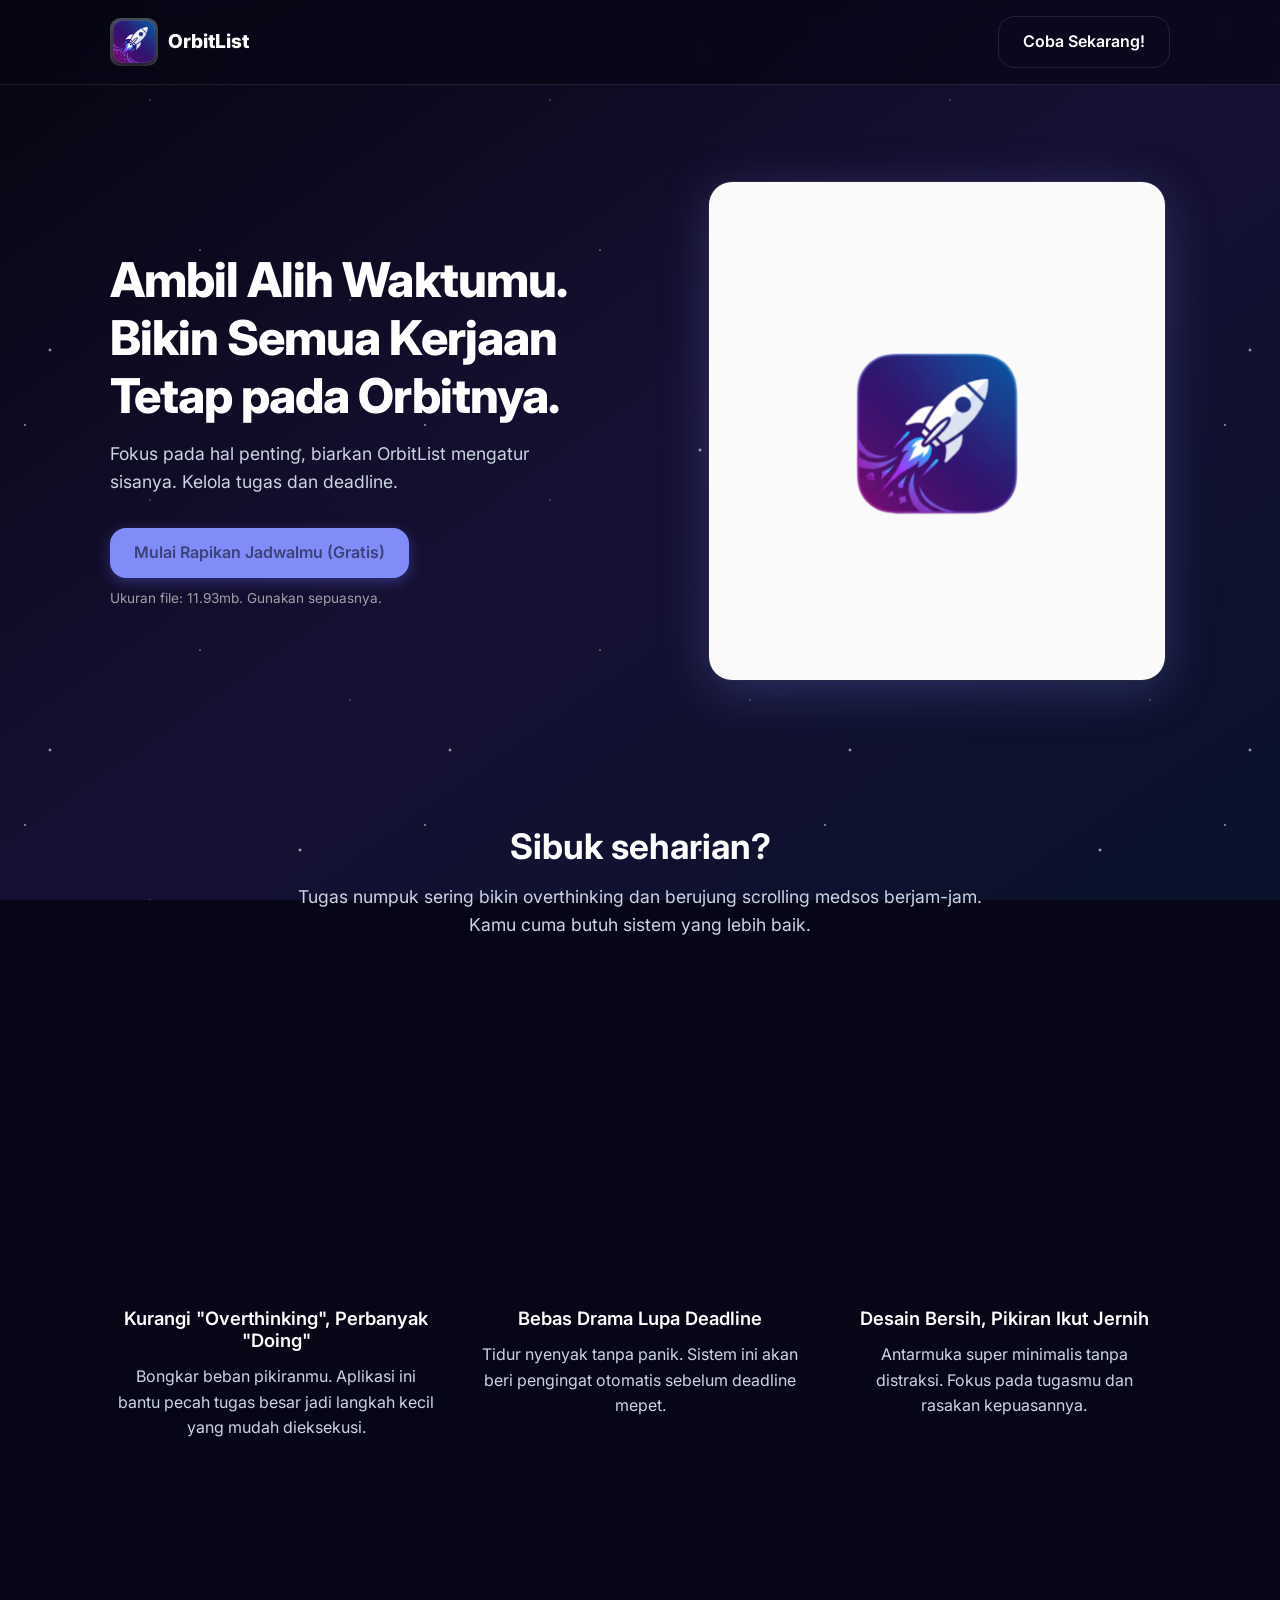
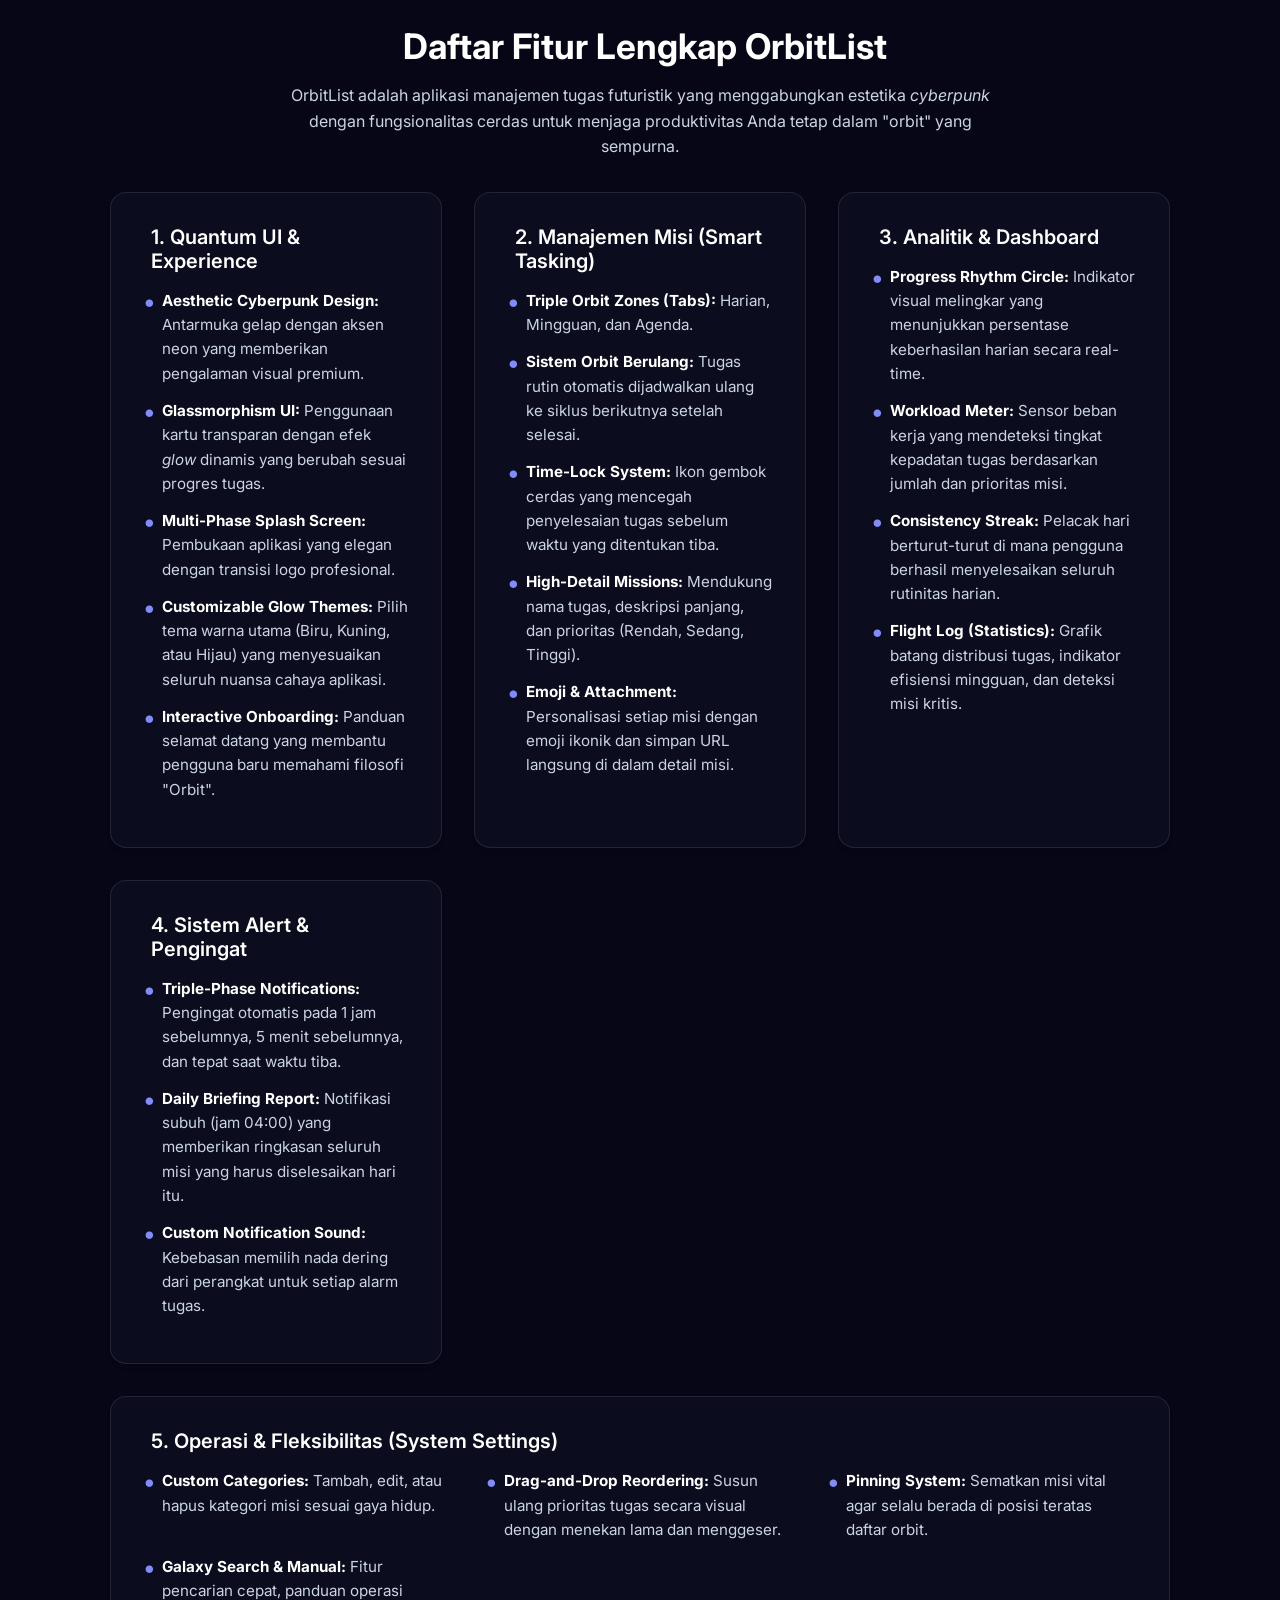
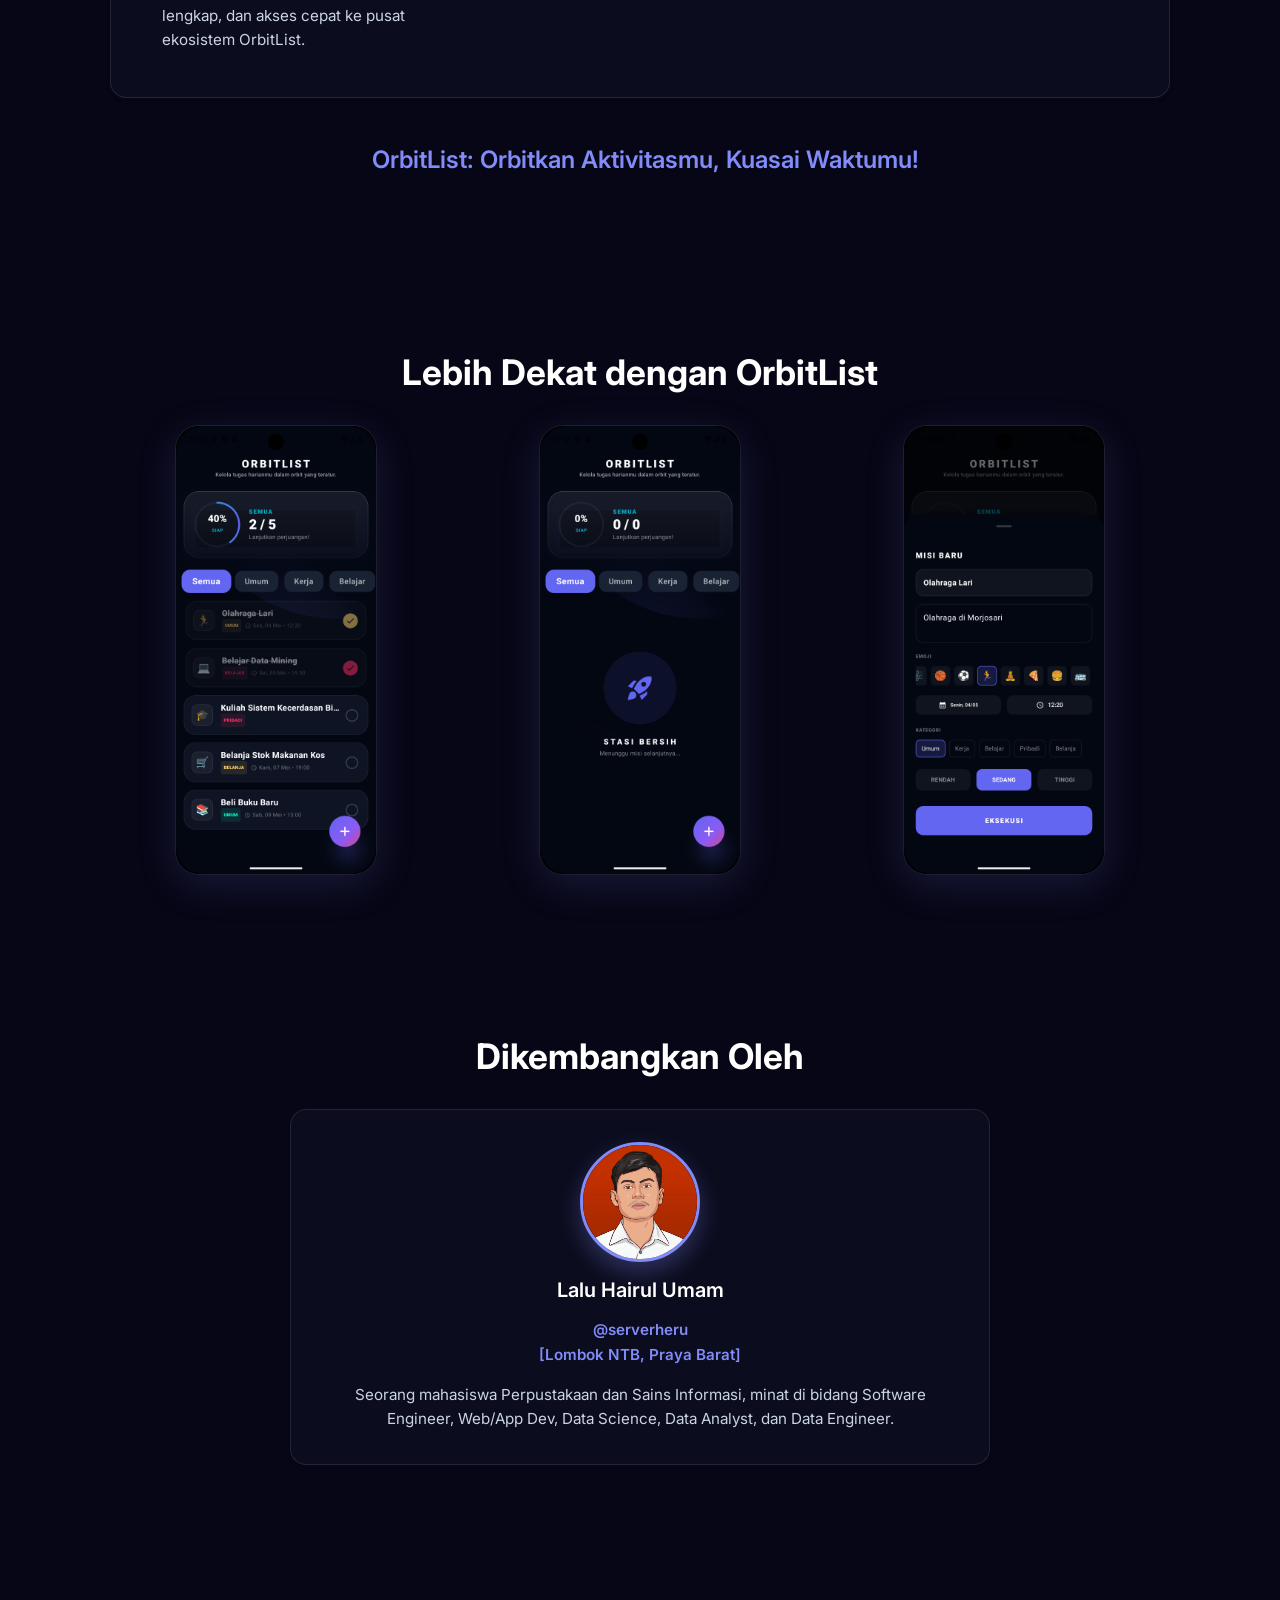
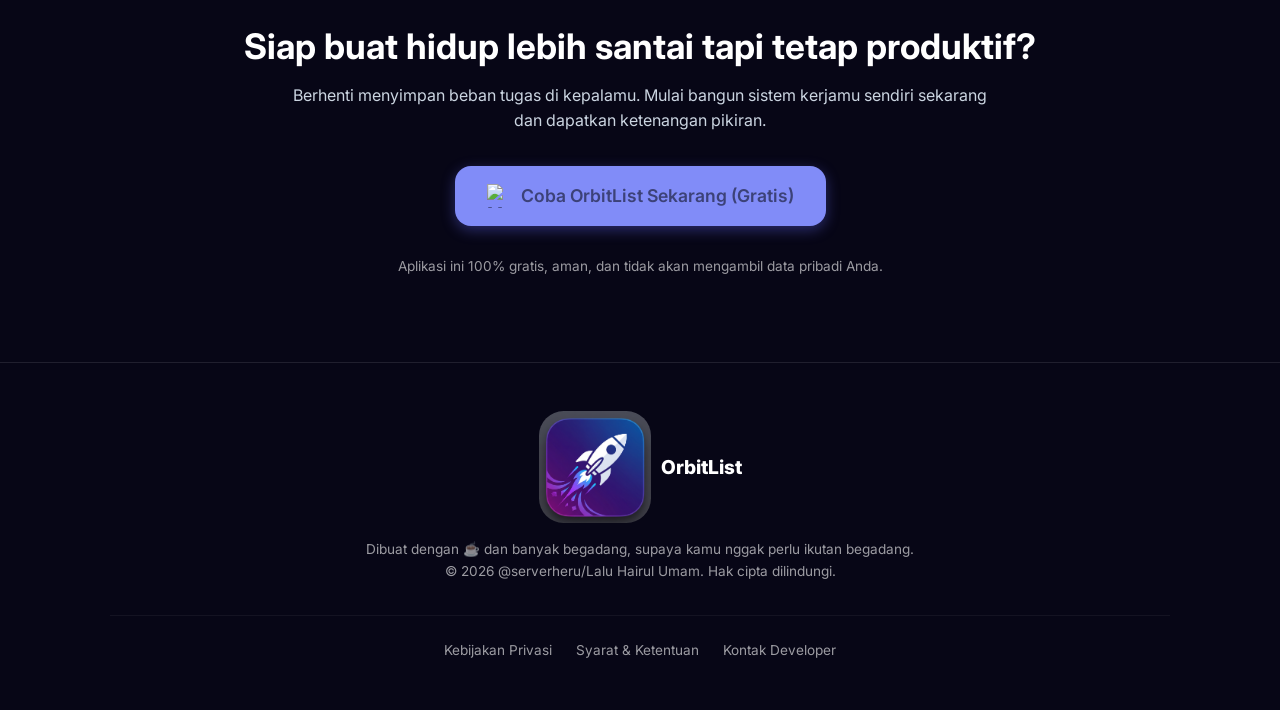
==== index.html @ 8137a18e "Update Dikit" ====
<!DOCTYPE html>
<html lang="id">
<head>
    <meta charset="UTF-8">
    <meta name="viewport" content="width=device-width, initial-scale=1.0">
    <title>OrbitList - Ambil Alih Waktumu, Bukan Sebaliknya</title>

    <!-- Primary Meta Tags -->
    <meta name="title" content="OrbitList - Ambil Alih Waktumu, Bukan Sebaliknya">
    <meta name="description" content="Aplikasi to-do list minimalis untuk mahasiswa dan pekerja produktif. Kelola tugas dan deadline tanpa stres.">

    <!-- Open Graph / Facebook / WhatsApp -->
    <meta property="og:type" content="website">
    <meta property="og:url" content="https://orbitlist.vercel.app/"> <!-- Ganti dengan URL Vercel Anda yang benar -->
    <meta property="og:title" content="OrbitList - Ambil Alih Waktumu, Bukan Sebaliknya">
    <meta property="og:description" content="Aplikasi to-do list minimalis untuk mahasiswa dan pekerja produktif. Kelola tugas dan deadline tanpa stres.">
    <meta property="og:image" content="https://orbitlist.vercel.app/img/hero-app.png"> <!-- Ganti dengan URL Vercel Anda yang benar -->

    <link rel="stylesheet" href="styles.css?v=3.6">
    <link rel="preconnect" href="https://fonts.googleapis.com">
    <link rel="preconnect" href="https://fonts.gstatic.com" crossorigin>
    <link href="https://fonts.googleapis.com/css2?family=Inter:wght@400;500;700;800&display=swap" rel="stylesheet">
    <!-- Phosphor Icons (External Library) -->
    <script src="https://unpkg.com/@phosphor-icons/web"></script>
</head>
<body>
    <!-- Navbar -->
    <nav class="navbar">
        <div class="container nav-container">
            <div class="logo">
                <!-- Icon App -->
                <img src="img/Iconapp.png" alt="OrbitList Icon" class="app-icon">
                <span>OrbitList</span>
            </div>
            <a href="#cta" class="btn btn-outline">Coba Sekarang!</a>
        </div>
    </nav>

    <!-- Hero Section -->
    <header class="hero section fade-in">
        <div class="container hero-container">
            <div class="hero-content">
                <h1>Ambil Alih Waktumu. Bikin Semua Kerjaan Tetap pada Orbitnya.</h1>
                <p class="subtitle">Fokus pada hal penting, biarkan OrbitList mengatur sisanya. Kelola tugas dan deadline.</p>
                <div class="hero-cta">
                    <a href="#cta" class="btn btn-primary">Mulai Rapikan Jadwalmu (Gratis)</a>
                    <span class="microcopy">Ukuran file: 11.93mb. Gunakan sepuasnya.</span>
                </div>
            </div><br><br>
            <div class="hero-image">
                <!-- Screenshot Utama -->
                <img src="img/Launcher.png" alt="Tampilan Aplikasi OrbitList" class="app-screenshot">
            </div>
        </div>
    </header>

    <!-- Problem Agitation Section -->
    <section class="problem section fade-in">
        <div class="container text-center">
            <h2>Sibuk seharian?</h2>
            <p class="max-w-copy mx-auto">Tugas numpuk sering bikin overthinking dan berujung scrolling medsos berjam-jam. Kamu cuma butuh sistem yang lebih baik.</p>
        </div>
    </section>

    <!-- Benefits Section -->
    <section class="benefits section fade-in">
        <div class="container">
            <div class="grid-3">
                <div class="benefit-item">
                    <div class="icon-wrapper"><i class="ph ph-brain"></i></div>
                    <h3>Kurangi "Overthinking", Perbanyak "Doing"</h3>
                    <p>Bongkar beban pikiranmu. Aplikasi ini bantu pecah tugas besar jadi langkah kecil yang mudah dieksekusi.</p>
                </div>
                <div class="benefit-item">
                    <div class="icon-wrapper"><i class="ph ph-alarm"></i></div>
                    <h3>Bebas Drama Lupa Deadline</h3>
                    <p>Tidur nyenyak tanpa panik. Sistem ini akan beri pengingat otomatis sebelum deadline mepet.</p>
                </div>
                <div class="benefit-item">
                    <div class="icon-wrapper"><i class="ph ph-sparkle"></i></div>
                    <h3>Desain Bersih, Pikiran Ikut Jernih</h3>
                    <p>Antarmuka super minimalis tanpa distraksi. Fokus pada tugasmu dan rasakan kepuasannya.</p>
                </div>
            </div>
        </div>
    </section>

    <!-- Feature List Section -->
    <section class="features section fade-in">
        <div class="container">
            <div class="text-center mb-loose">
                <h2 style="display: flex; justify-content: center; align-items: center; gap: 10px;">
                    <i class="ph ph-rocket-launch" style="color: var(--primary);"></i> Daftar Fitur Lengkap OrbitList
                </h2>
                <p class="max-w-copy mx-auto">OrbitList adalah aplikasi manajemen tugas futuristik yang menggabungkan estetika <em>cyberpunk</em> dengan fungsionalitas cerdas untuk menjaga produktivitas Anda tetap dalam "orbit" yang sempurna.</p>
            </div>

            <div class="grid-2">
                <!-- Category 1 -->
                <div class="card">
                    <h3 class="mb-tight" style="display: flex; align-items: center; gap: 8px;">
                        <i class="ph ph-palette" style="color: var(--primary); font-size: 1.4rem;"></i> 1. Quantum UI & Experience
                    </h3>
                    <ul class="feature-list">
                        <li><strong>Aesthetic Cyberpunk Design:</strong> Antarmuka gelap dengan aksen neon yang memberikan pengalaman visual premium.</li>
                        <li><strong>Glassmorphism UI:</strong> Penggunaan kartu transparan dengan efek <em>glow</em> dinamis yang berubah sesuai progres tugas.</li>
                        <li><strong>Multi-Phase Splash Screen:</strong> Pembukaan aplikasi yang elegan dengan transisi logo profesional.</li>
                        <li><strong>Customizable Glow Themes:</strong> Pilih tema warna utama (Biru, Kuning, atau Hijau) yang menyesuaikan seluruh nuansa cahaya aplikasi.</li>
                        <li><strong>Interactive Onboarding:</strong> Panduan selamat datang yang membantu pengguna baru memahami filosofi "Orbit".</li>
                    </ul>
                </div>

                <!-- Category 2 -->
                <div class="card">
                    <h3 class="mb-tight" style="display: flex; align-items: center; gap: 8px;">
                        <i class="ph ph-planet" style="color: var(--primary); font-size: 1.4rem;"></i> 2. Manajemen Misi (Smart Tasking)
                    </h3>
                    <ul class="feature-list">
                        <li><strong>Triple Orbit Zones (Tabs):</strong> Harian, Mingguan, dan Agenda.</li>
                        <li><strong>Sistem Orbit Berulang:</strong> Tugas rutin otomatis dijadwalkan ulang ke siklus berikutnya setelah selesai.</li>
                        <li><strong>Time-Lock System:</strong> Ikon gembok cerdas yang mencegah penyelesaian tugas sebelum waktu yang ditentukan tiba.</li>
                        <li><strong>High-Detail Missions:</strong> Mendukung nama tugas, deskripsi panjang, dan prioritas (Rendah, Sedang, Tinggi).</li>
                        <li><strong>Emoji & Attachment:</strong> Personalisasi setiap misi dengan emoji ikonik dan simpan URL langsung di dalam detail misi.</li>
                    </ul>
                </div>

                <!-- Category 3 -->
                <div class="card">
                    <h3 class="mb-tight" style="display: flex; align-items: center; gap: 8px;">
                        <i class="ph ph-chart-polar" style="color: var(--primary); font-size: 1.4rem;"></i> 3. Analitik & Dashboard
                    </h3>
                    <ul class="feature-list">
                        <li><strong>Progress Rhythm Circle:</strong> Indikator visual melingkar yang menunjukkan persentase keberhasilan harian secara real-time.</li>
                        <li><strong>Workload Meter:</strong> Sensor beban kerja yang mendeteksi tingkat kepadatan tugas berdasarkan jumlah dan prioritas misi.</li>
                        <li><strong>Consistency Streak:</strong> Pelacak hari berturut-turut di mana pengguna berhasil menyelesaikan seluruh rutinitas harian.</li>
                        <li><strong>Flight Log (Statistics):</strong> Grafik batang distribusi tugas, indikator efisiensi mingguan, dan deteksi misi kritis.</li>
                    </ul>
                </div>

                <!-- Category 4 -->
                <div class="card">
                    <h3 class="mb-tight" style="display: flex; align-items: center; gap: 8px;">
                        <i class="ph ph-bell-ringing" style="color: var(--primary); font-size: 1.4rem;"></i> 4. Sistem Alert & Pengingat
                    </h3>
                    <ul class="feature-list">
                        <li><strong>Triple-Phase Notifications:</strong> Pengingat otomatis pada 1 jam sebelumnya, 5 menit sebelumnya, dan tepat saat waktu tiba.</li>
                        <li><strong>Daily Briefing Report:</strong> Notifikasi subuh (jam 04:00) yang memberikan ringkasan seluruh misi yang harus diselesaikan hari itu.</li>
                        <li><strong>Custom Notification Sound:</strong> Kebebasan memilih nada dering dari perangkat untuk setiap alarm tugas.</li>
                    </ul>
                </div>
                
                <!-- Category 5 -->
                <div class="card" style="grid-column: 1 / -1;">
                    <h3 class="mb-tight" style="display: flex; align-items: center; gap: 8px;">
                        <i class="ph ph-faders" style="color: var(--primary); font-size: 1.4rem;"></i> 5. Operasi & Fleksibilitas (System Settings)
                    </h3>
                    <ul class="feature-list" style="display: grid; grid-template-columns: repeat(auto-fit, minmax(280px, 1fr)); gap: 0 2rem;">
                        <li><strong>Custom Categories:</strong> Tambah, edit, atau hapus kategori misi sesuai gaya hidup.</li>
                        <li><strong>Drag-and-Drop Reordering:</strong> Susun ulang prioritas tugas secara visual dengan menekan lama dan menggeser.</li>
                        <li><strong>Pinning System:</strong> Sematkan misi vital agar selalu berada di posisi teratas daftar orbit.</li>
                        <li><strong>Galaxy Search & Manual:</strong> Fitur pencarian cepat, panduan operasi lengkap, dan akses cepat ke pusat ekosistem OrbitList.</li>
                    </ul>
                </div>
            </div>
            
            <div class="text-center" style="margin-top: 3rem;">
                <h3 style="color: var(--primary); font-size: 1.5rem; display: flex; justify-content: center; align-items: center; gap: 10px;">
                    <i class="ph ph-satellite"></i> OrbitList: Orbitkan Aktivitasmu, Kuasai Waktumu!
                </h3>
            </div>
        </div>
    </section>

    <!-- Screenshot Gallery Section -->
    <section class="gallery section fade-in">
        <div class="container text-center">
            <h2 class="mb-loose">Lebih Dekat dengan OrbitList</h2>
            <div class="grid-3">
                <img src="img/List.png" alt="List App" class="gallery-img">
                <img src="img/Menu.png" alt="Menu App" class="gallery-img">
                <img src="img/Input.png" alt="Input Task" class="gallery-img">
            </div>
        </div>
    </section>

    <!-- Developer Profile Section -->
    <section class="developer section fade-in">
        <div class="container text-center">
            <h2 class="mb-loose">Dikembangkan Oleh</h2>
            <div class="card max-w-copy mx-auto">
                <img src="img/Profile.jpeg" alt="Lalu Hairul Umam" class="dev-avatar mb-tight mx-auto">
                <h3>Lalu Hairul Umam</h3>
                <p style="color: var(--primary); font-weight: 600; margin-bottom: 1rem;">@serverheru <br> [Lombok NTB, Praya Barat]</p>
                <p>Seorang mahasiswa Perpustakaan dan Sains Informasi, minat di bidang Software Engineer, Web/App Dev, Data Science, Data Analyst, dan Data Engineer.</p>
            </div>
        </div>
    </section>

    <!-- Final CTA Section -->
    <section id="cta" class="final-cta section fade-in">
        <div class="container text-center">
            <h2>Siap buat hidup lebih santai tapi tetap produktif?</h2>
            <p class="max-w-copy mx-auto mb-loose">Berhenti menyimpan beban tugas di kepalamu. Mulai bangun sistem kerjamu sendiri sekarang dan dapatkan ketenangan pikiran.</p>
            <a href="https://www.mediafire.com/file/9b2qwo3ach1iqhj/OrbitList.apk/file" class="btn btn-primary btn-large" target="_blank" rel="noopener">
                <img src="https://cdn.simpleicons.org/mediafire/white" alt="MediaFire Logo" style="width: 24px; height: 24px;">
                Coba OrbitList Sekarang (Gratis)
            </a>
            
            <!-- Keterangan Aplikasi Gratis & Aman -->
            <p class="microcopy" style="margin-top: 1.5rem;"><i class="ph ph-shield-check" style="font-size: 1.2rem; vertical-align: middle;"></i> Aplikasi ini 100% gratis, aman, dan tidak akan mengambil data pribadi Anda.</p>
        </div>
    </section>

    <!-- Footer -->
    <footer class="footer">
        <div class="container text-center">
            <div class="logo justify-center mb-tight">
                <img src="img/Iconapp.png" alt="OrbitList Icon" class="app-icon">
                <span>OrbitList</span>
            </div>
            <p class="microcopy">Dibuat dengan ☕ dan banyak begadang, supaya kamu nggak perlu ikutan begadang.</p>
            <p class="microcopy">&copy; 2026 @serverheru/Lalu Hairul Umam. Hak cipta dilindungi.</p>
            
            <!-- Navigasi Bawah / Legal Links -->
            <div class="bottom-nav">
                <a href="privacy-policy.html" class="bottom-link">Kebijakan Privasi</a>
                <a href="#" class="bottom-link">Syarat & Ketentuan</a>
                <a href="mailto:rumah3443@gmail.com" class="bottom-link">Kontak Developer</a>
            </div>
        </div>
    </footer>

    <script src="script.js"></script>
</body>
</html>
---- styles.css ----
/* Variables & Reset */
:root {
    --primary: #818cf8; /* Indigo SaaS modern */
    --primary-hover: #6366f1;
    --dark: #ffffff; /* Teks heading menjadi putih di dark mode */
    --text: #cbd5e1; /* Teks paragraf abu-abu kebiruan terang */
    --light: rgba(255, 255, 255, 0.05);
    --white: rgba(15, 17, 35, 0.6); /* Background card dibuat transparan gelap */
    --border: rgba(255, 255, 255, 0.1);
    --radius: 16px;
    --shadow: 0 10px 40px -10px rgba(0,0,0,0.5);
}

* {
    margin: 0;
    padding: 0;
    box-sizing: border-box;
}

html {
    scroll-behavior: smooth; /* Membuat klik tombol anchor scroll ke bawah dengan mulus */
}

body {
    font-family: 'Inter', sans-serif;
    color: var(--text);
    background-color: #070616;
    /* Membuat efek luar angkasa bertabur bintang */
    background-image:
        radial-gradient(1.5px 1.5px at 25px 25px, rgba(255,255,255,0.8), transparent),
        radial-gradient(1px 1px at 150px 100px, rgba(255,255,255,0.6), transparent),
        radial-gradient(2px 2px at 300px 50px, rgba(255,255,255,0.9), transparent),
        radial-gradient(1.5px 1.5px at 200px 250px, rgba(255,255,255,0.5), transparent),
        radial-gradient(1px 1px at 350px 300px, rgba(255,255,255,0.7), transparent),
        radial-gradient(2px 2px at 50px 350px, rgba(255,255,255,0.8), transparent),
        linear-gradient(to bottom right, #05050f, #161033, #09122b);
    background-size: 400px 400px, 400px 400px, 400px 400px, 400px 400px, 400px 400px, 400px 400px, 100% 100%;
    background-attachment: fixed;
    line-height: 1.6;
}

h1, h2, h3 {
    color: var(--dark);
    line-height: 1.2;
    margin-bottom: 1rem;
}

h1 {
    font-size: 3rem;
    font-weight: 800;
    letter-spacing: -0.02em;
}

h2 {
    font-size: 2.2rem;
    font-weight: 700;
}

h3 {
    font-size: 1.25rem;
    font-weight: 600;
}

img {
    max-width: 100%;
    display: block;
}

/* Typography & Utility Classes */
.container {
    max-width: 1100px;
    margin: 0 auto;
    padding: 0 20px;
}

.text-center { text-align: center; }
.mx-auto { margin-left: auto; margin-right: auto; }
.max-w-copy { max-width: 700px; }
.mb-loose { margin-bottom: 2rem; }
.mb-tight { margin-bottom: 1rem; }
.justify-center { justify-content: center; }
.bg-light { background-color: var(--light); }

.section { padding: 5rem 0; }

/* Buttons */
.btn {
    display: inline-flex;
    align-items: center;
    justify-content: center;
    gap: 10px;
    padding: 12px 24px;
    border-radius: var(--radius);
    font-weight: 600;
    font-family: inherit;
    text-decoration: none;
    cursor: pointer;
    transition: all 0.3s ease;
    border: none;
}

.btn-primary {
    background-color: var(--primary);
    color: var(--white);
    box-shadow: 0 4px 14px 0 rgba(99, 102, 241, 0.39);
}

.btn-primary:hover {
    background-color: var(--primary-hover);
    transform: translateY(-2px);
}

.btn-outline {
    background-color: transparent;
    color: var(--dark);
    border: 1px solid var(--border);
}

.btn-outline:hover {
    background-color: rgba(255, 255, 255, 0.1);
}

.btn-large {
    padding: 16px 32px;
    font-size: 1.1rem;
}

/* Navbar */
.navbar {
    padding: 1rem 0; /* Diperkecil agar header tidak memakan tempat */
    position: sticky;
    top: 0;
    background: rgba(7, 6, 22, 0.7);
    backdrop-filter: blur(10px);
    z-index: 100;
    border-bottom: 1px solid var(--border);
}

.nav-container {
    display: flex;
    justify-content: space-between;
    align-items: center;
}

.logo {
    display: flex;
    align-items: center;
    gap: 10px;
    font-weight: 800;
    font-size: 1.2rem;
    color: var(--dark);
}

.app-icon {
    border-radius: 22%; /* Membuat sudutnya melengkung halus seperti ikon aplikasi asli tanpa memotong logo */
    object-fit: cover;
}

.navbar .app-icon {
    width: 48px; /* Ikon di Header dibuat pas agar header tidak membesar */
    height: 48px;
}

/* Hero Section */
.hero {
    padding: 6rem 0 4rem;
}

.hero-container {
    display: flex;
    align-items: center;
    gap: 4rem;
}

.hero-content {
    flex: 1;
}

.subtitle {
    font-size: 1.1rem;
    margin-bottom: 2rem;
    color: var(--text);
}

.hero-cta {
    display: flex;
    flex-direction: column;
    gap: 10px;
    align-items: flex-start;
}

.microcopy {
    font-size: 0.85rem;
    color: rgba(255, 255, 255, 0.6); /* Dibuat lebih terang agar terbaca di dark mode */
}

.hero-image {
    flex: 1;
}

.app-screenshot {
    border-radius: 24px;
    box-shadow: 0 10px 50px rgba(129, 140, 248, 0.25);
    border: 1px solid var(--border);
    animation: float 6s ease-in-out infinite;
    max-height: 500px; /* Mencegah gambar terlalu raksasa jika portrait */
    margin: 0 auto;
}

@keyframes float {
    0% { transform: translateY(0px); }
    50% { transform: translateY(-15px); }
    100% { transform: translateY(0px); }
}

/* Problem Section */
.problem p {
    font-size: 1.1rem;
}

/* Cards Grid */
.grid-3 {
    display: grid;
    grid-template-columns: repeat(auto-fit, minmax(280px, 1fr)); /* Disesuaikan untuk mobile */
    gap: 2rem;
}

.grid-2 {
    display: grid;
    grid-template-columns: repeat(auto-fit, minmax(280px, 1fr)); /* Disesuaikan untuk mobile */
    gap: 2rem;
}

.card {
    background: var(--white);
    padding: 2rem;
    border-radius: var(--radius);
    border: 1px solid var(--border);
    backdrop-filter: blur(12px); /* Efek kaca / glassmorphism */
    -webkit-backdrop-filter: blur(12px);
    box-shadow: 0 4px 6px -1px rgba(0,0,0,0.05);
}

.card p {
    font-size: 0.95rem;
    color: var(--text);
}

/* Feature List */
.feature-list {
    list-style: none;
    text-align: left;
}

.feature-list li {
    position: relative;
    padding-left: 1.2rem;
    margin-bottom: 0.8rem;
    font-size: 0.95rem;
    color: var(--text);
}

.feature-list li::before {
    content: '•';
    color: var(--primary);
    font-size: 1.5rem;
    position: absolute;
    left: 0;
    top: -6px;
}

.feature-list strong {
    color: var(--dark);
}

/* Feature List */
.feature-list {
    list-style: none;
    text-align: left;
}

.feature-list li {
    position: relative;
    padding-left: 1.2rem;
    margin-bottom: 0.8rem;
    font-size: 0.95rem;
    color: var(--text);
}

.feature-list li::before {
    content: '•';
    color: var(--primary);
    font-size: 1.5rem;
    position: absolute;
    left: 0;
    top: -6px;
}

.feature-list strong {
    color: var(--dark);
}

.benefit-item {
    text-align: center;
    padding: 1.5rem 0.5rem;
}

.benefit-item h3 {
    font-size: 1.15rem;
    margin-bottom: 0.8rem;
}

.icon-wrapper {
    font-size: 6rem; /* Membesarkan ikon 2x lipat */
    margin: 0 auto 1.5rem auto;
    background: transparent; /* Menghapus kotak background */
    border: none; /* Menghapus garis pinggir */
    width: 160px; /* Menggandakan lebar */
    height: 160px; /* Menggandakan tinggi */
    display: flex;
    align-items: center;
    justify-content: center;
    color: var(--primary); /* Mengubah icon external menjadi indigo/warna primer */
}

/* Gallery Images */
.gallery-img {
    border-radius: 24px;
    box-shadow: 0 10px 40px rgba(129, 140, 248, 0.15);
    border: 1px solid var(--border);
    margin: 0 auto;
    max-height: 450px; /* Mencegah gambar galeri menjadi raksasa di layar */
    width: auto;
    object-fit: contain;
}

/* Developer Profile Avatar */
.dev-avatar {
    width: 120px;
    height: 120px;
    border-radius: 50%;
    object-fit: cover;
    border: 3px solid var(--primary);
    box-shadow: 0 10px 25px rgba(129, 140, 248, 0.3);
    display: block;
}

/* Footer */
.footer {
    padding: 3rem 0;
    border-top: 1px solid var(--border);
}

.footer .app-icon {
    width: 112px; /* Ikon super besar khusus di area Footer */
    height: 112px;
}

/* Bottom Navigation Footer */
.bottom-nav {
    margin-top: 2rem;
    padding-top: 1.5rem;
    border-top: 1px solid rgba(255, 255, 255, 0.05);
    display: flex;
    justify-content: center;
    gap: 1.5rem;
    flex-wrap: wrap;
}

.bottom-link {
    color: rgba(255, 255, 255, 0.6);
    text-decoration: none;
    font-size: 0.85rem;
    transition: color 0.3s ease;
}

.bottom-link:hover {
    color: var(--primary);
}

/* Scroll Animation Classes */
.fade-in {
    opacity: 0;
    transform: translateY(20px);
    transition: opacity 0.8s ease-out, transform 0.8s ease-out;
}

.fade-in.visible {
    opacity: 1;
    transform: translateY(0);
}

/* Responsive */
@media (max-width: 768px) {
    .hero { padding: 3rem 0 2rem; }
    .hero-container { flex-direction: column; text-align: center; gap: 2rem; }
    .hero-cta { align-items: center; width: 100%;}
    .hero-cta .btn {
        width: 100%;
        padding: 12px 20px; /* Disesuaikan agar tidak terlalu besar di HP */
    }
    h1 { font-size: 2.2rem; }
    h2 { font-size: 1.8rem; }
    .section { padding: 3rem 0; }
    .navbar .btn { padding: 8px 16px; font-size: 0.9rem; }
    .logo { font-size: 1.1rem; }
    .grid-3, .grid-2 { gap: 1.5rem; }
    .card { padding: 1.5rem; }
    .icon-wrapper {
        width: 100px;
        height: 100px;
        font-size: 4rem;
        margin-bottom: 1rem;
    }
    .footer .app-icon {
        width: 80px;
        height: 80px;
    }
    .final-cta .btn-large {
        width: 100%;
        font-size: 1rem;
        padding: 12px 20px; /* Disesuaikan agar tidak terlalu besar di HP */
    }
}

/* Extra Responsive for very narrow screens */
@media (max-width: 480px) {
    .hero-cta .btn, .final-cta .btn-large {
        font-size: 0.85rem; /* Ukuran font lebih kecil lagi untuk layar ramping */
        padding: 8px 12px; /* Padding atas-bawah dikurangi agar tombol tidak tebal */
        gap: 6px; /* Jarak antara ikon dan teks dirapatkan */
    }
    .final-cta .btn-large img {
        width: 18px; height: 18px; /* Ukuran ikon MediaFire ikut disesuaikan */
    }
    .navbar .btn {
        font-size: 0.8rem; /* Tombol navbar juga dirampingkan */
        padding: 6px 12px;
    }
}
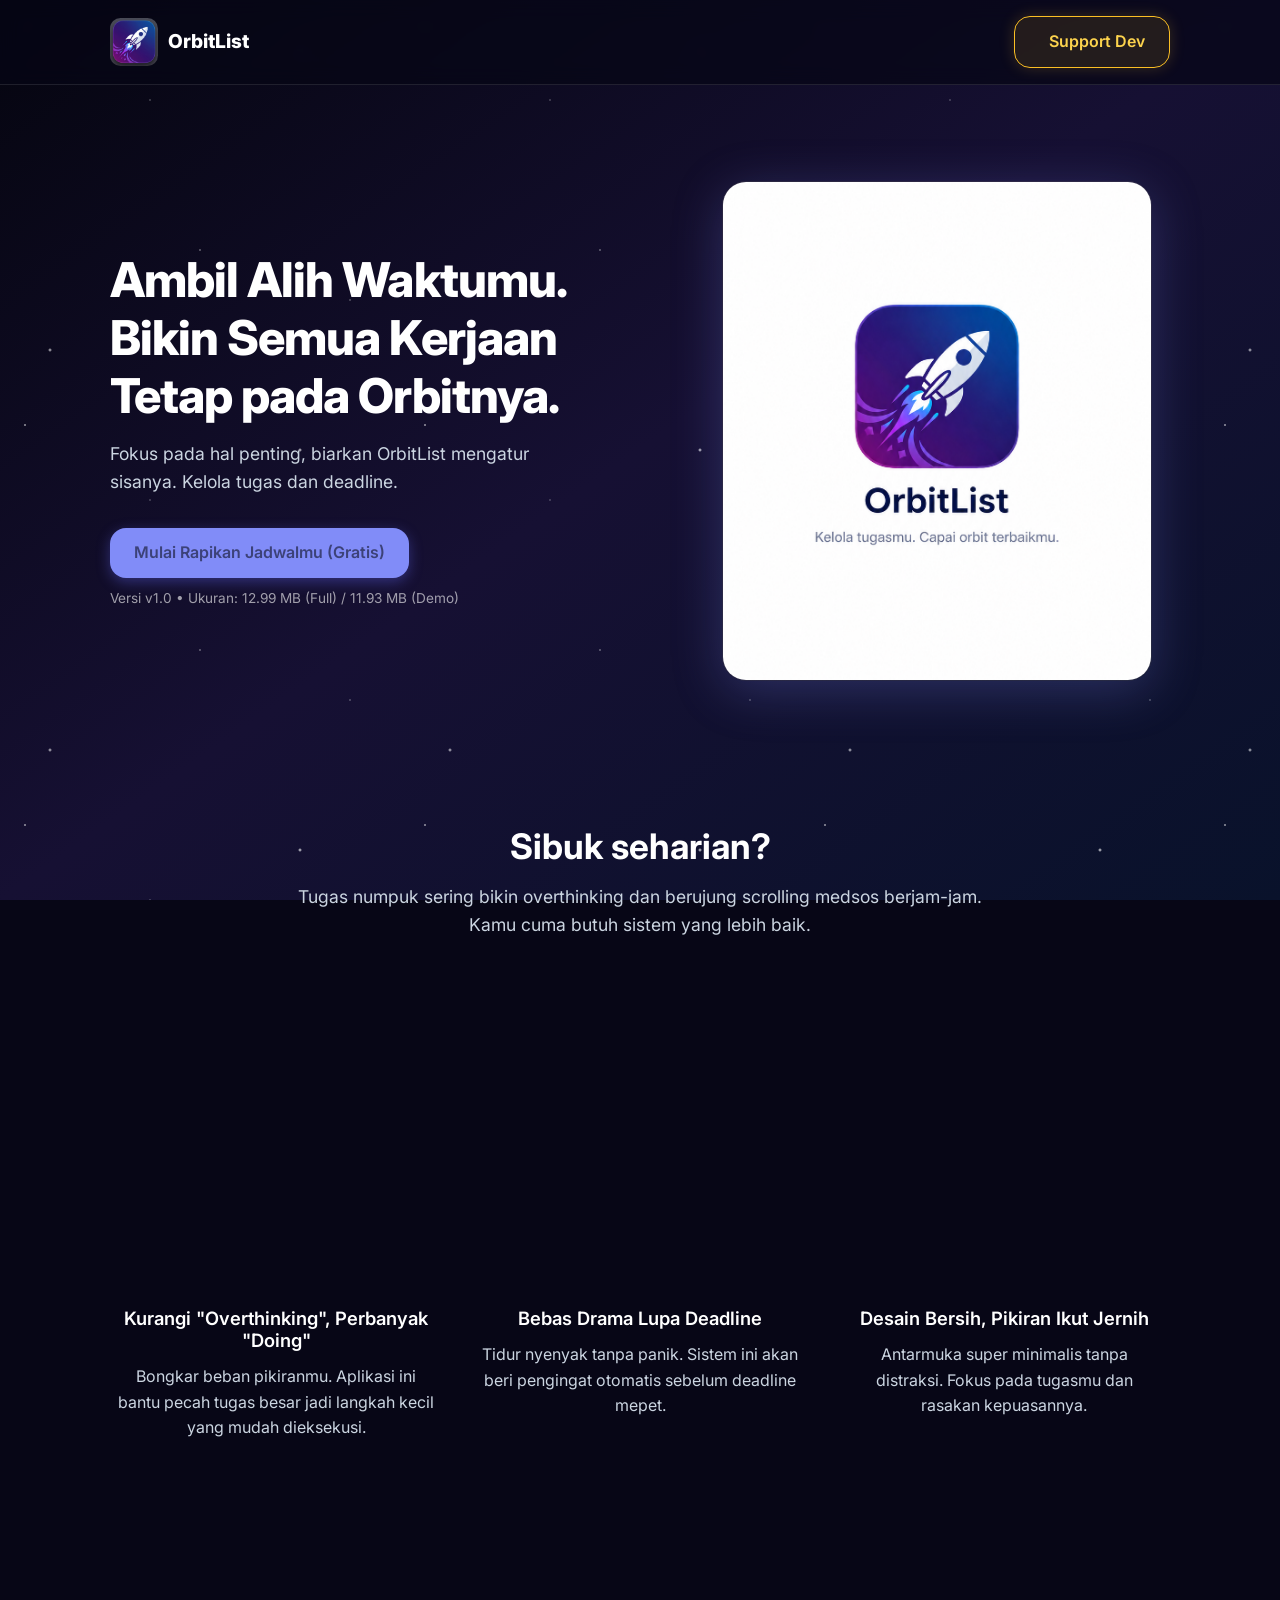
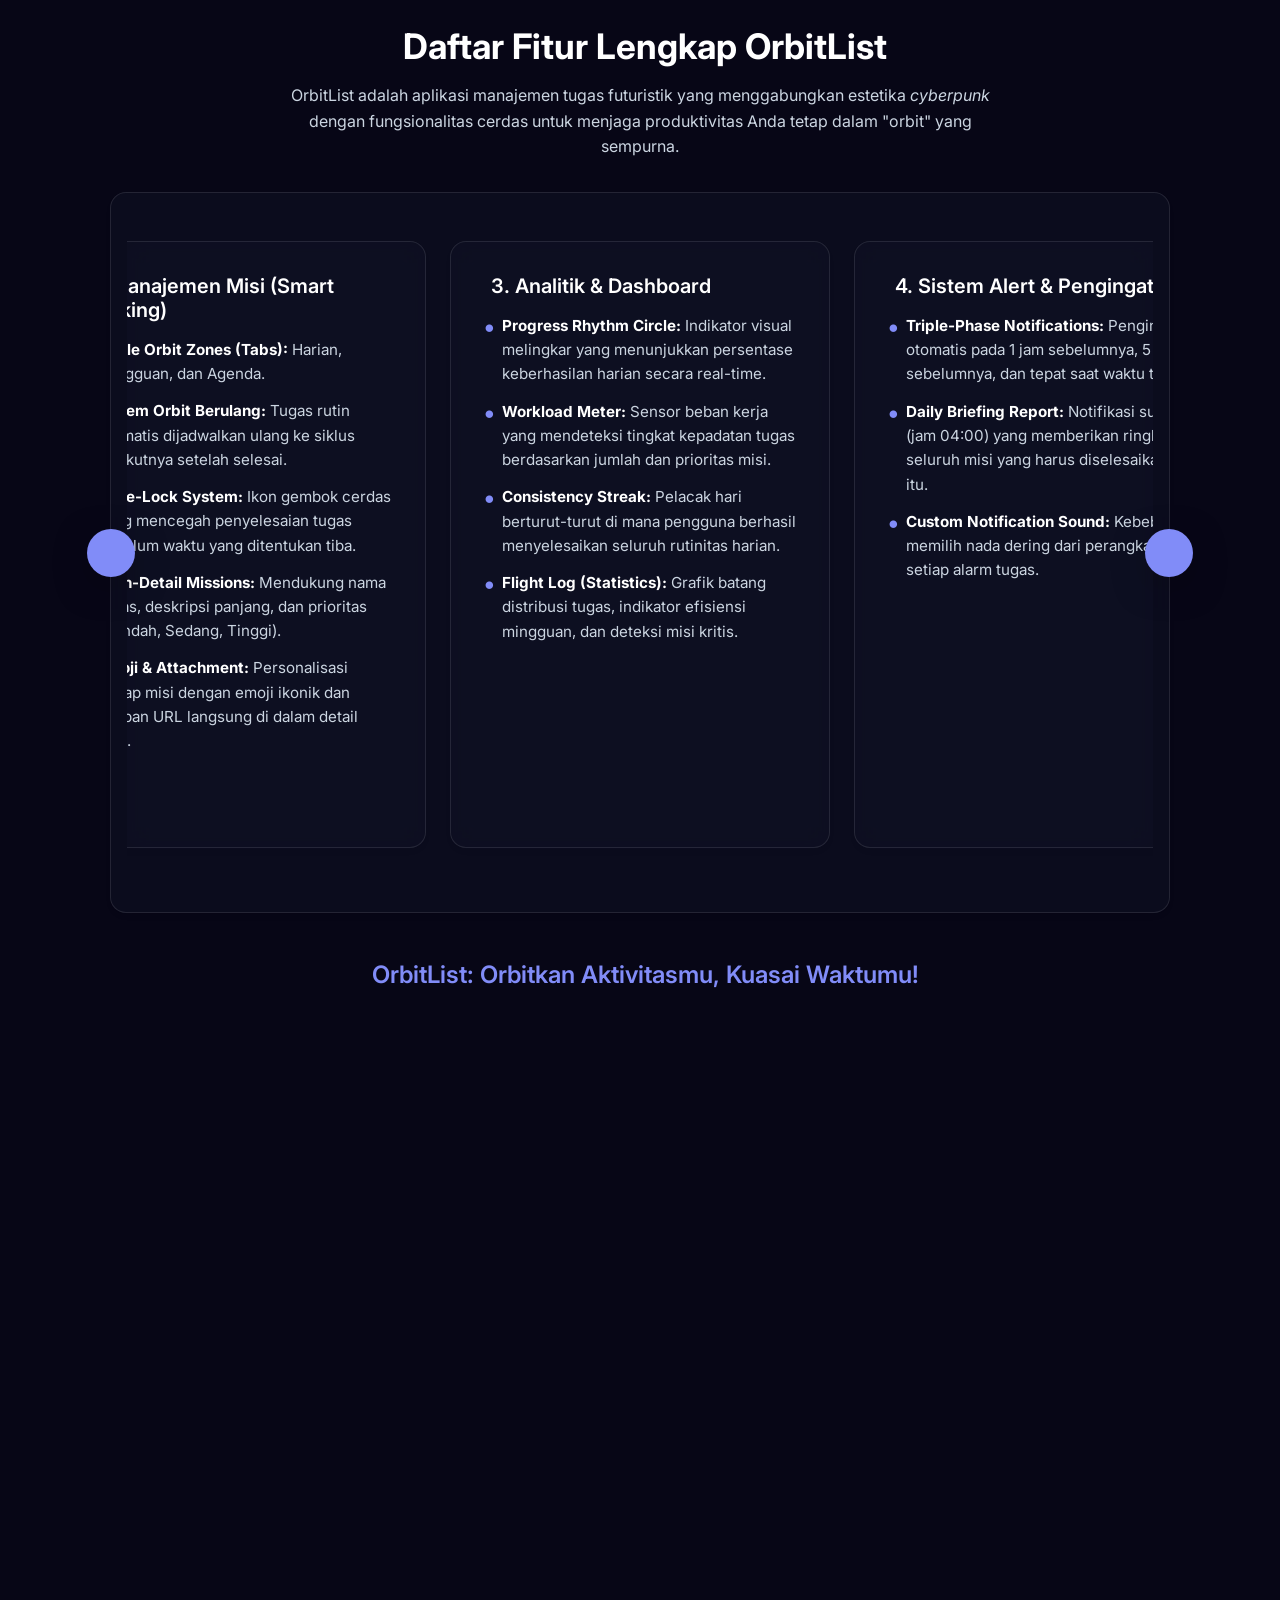
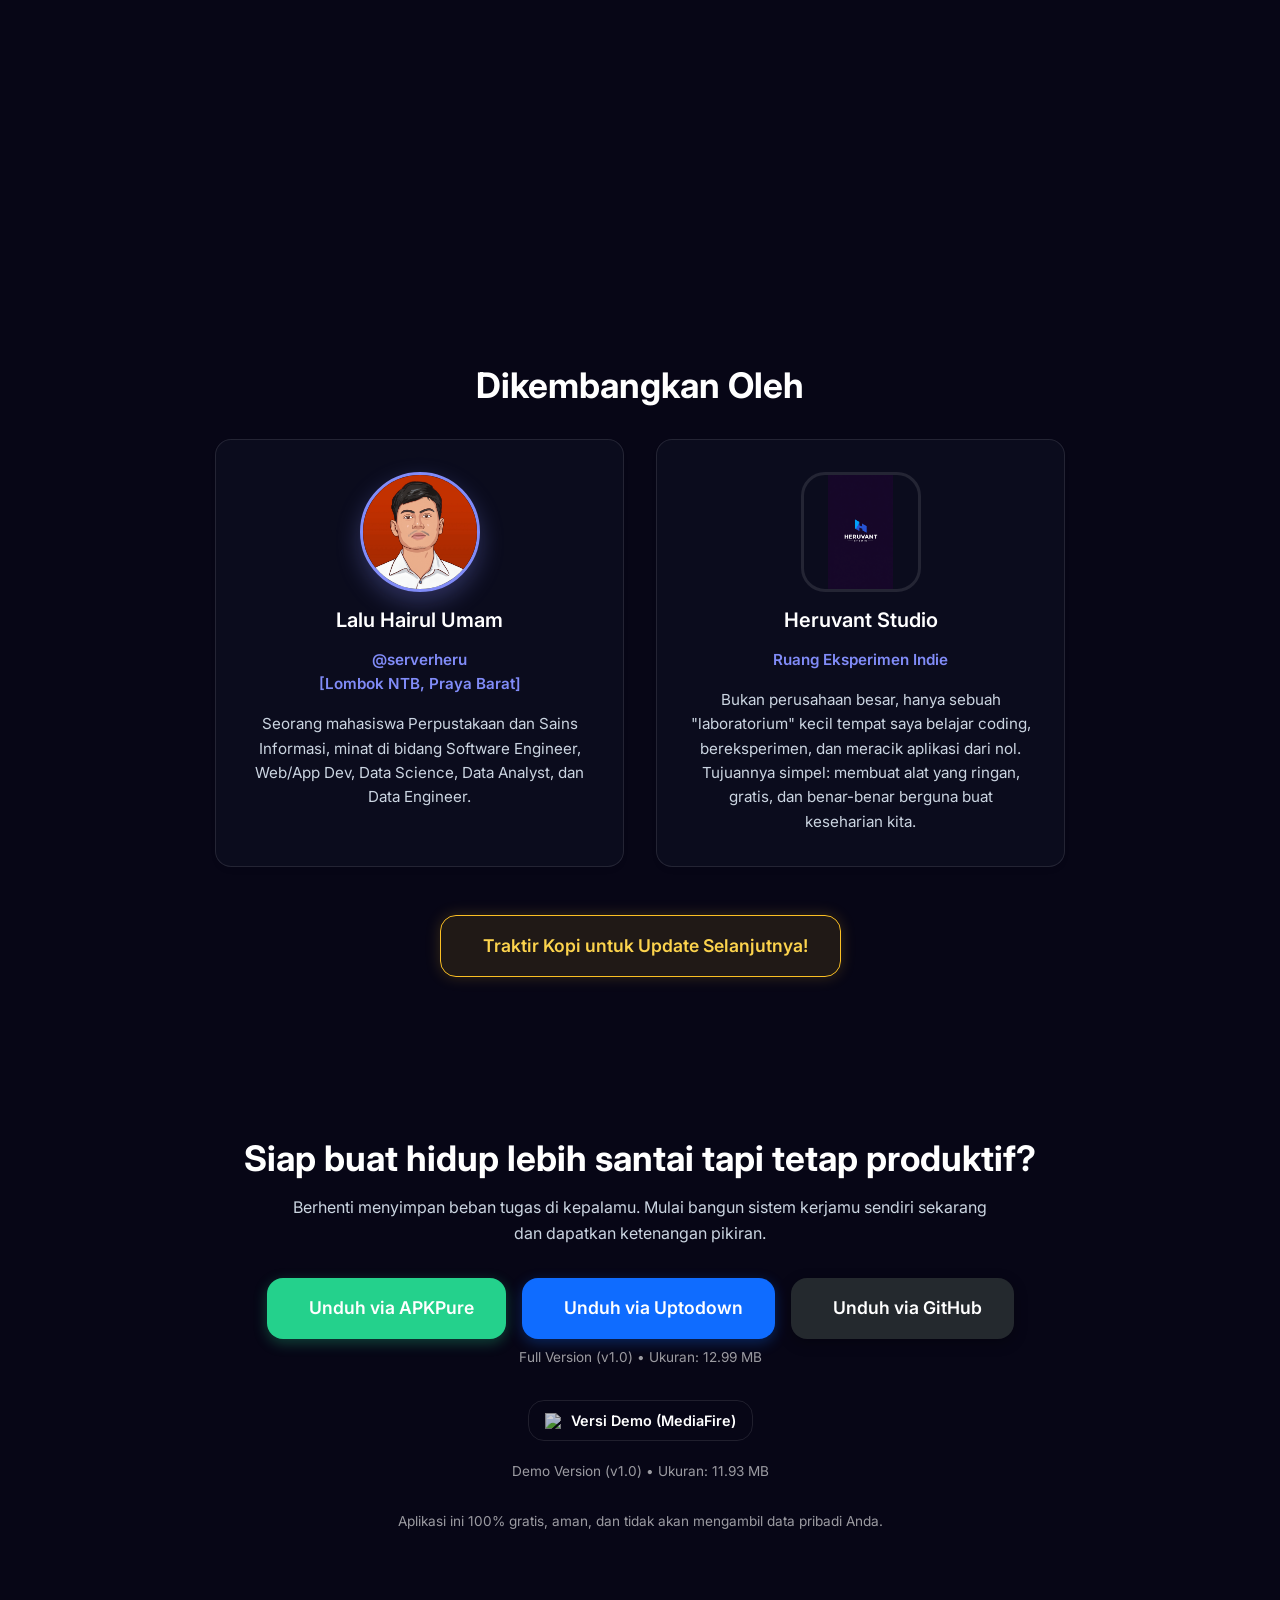
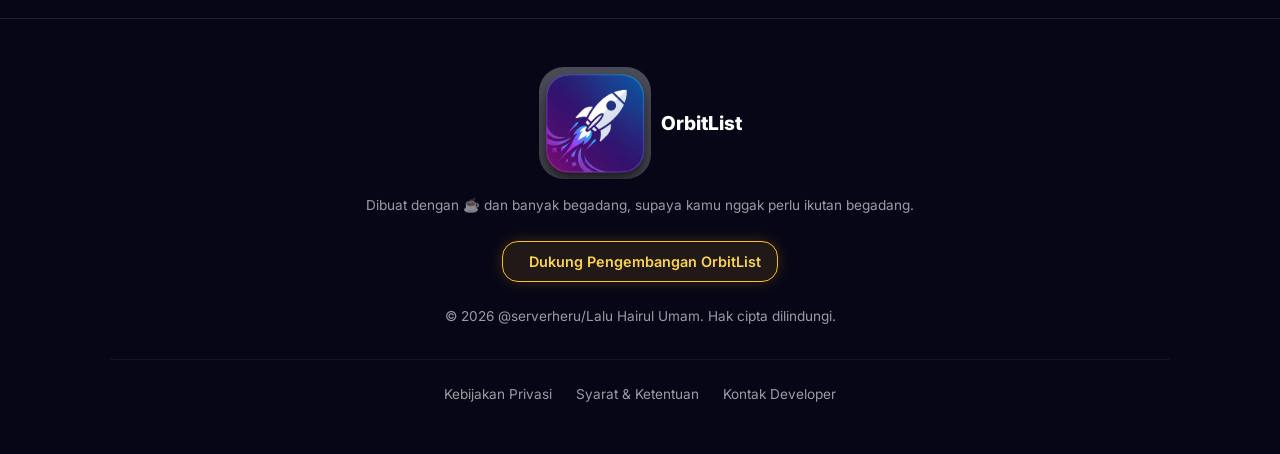
==== commit 68afe71c: "Update Semi Akhir" ====
--- a/index.html
+++ b/index.html
@@ -3,6 +3,7 @@
 <head>
     <meta charset="UTF-8">
     <meta name="viewport" content="width=device-width, initial-scale=1.0">
+    <meta name="theme-color" content="#070616">
     <title>OrbitList - Ambil Alih Waktumu, Bukan Sebaliknya</title>
 
     <!-- Primary Meta Tags -->
@@ -32,7 +33,12 @@
                 <img src="img/Iconapp.png" alt="OrbitList Icon" class="app-icon">
                 <span>OrbitList</span>
             </div>
-            <a href="#cta" class="btn btn-outline">Coba Sekarang!</a>
+            
+            <div class="nav-actions">
+                <a href="https://sociabuzz.com/serverheru/tribe" target="_blank" rel="noopener" class="btn btn-donate" title="Support Developer via Sociabuzz">
+                    <i class="ph ph-coffee"></i> <span class="hide-mobile">Support Dev</span>
+                </a>
+            </div>
         </div>
     </nav>
 
@@ -44,12 +50,12 @@
                 <p class="subtitle">Fokus pada hal penting, biarkan OrbitList mengatur sisanya. Kelola tugas dan deadline.</p>
                 <div class="hero-cta">
                     <a href="#cta" class="btn btn-primary">Mulai Rapikan Jadwalmu (Gratis)</a>
-                    <span class="microcopy">Ukuran file: 11.93mb. Gunakan sepuasnya.</span>
+                    <span class="microcopy">Versi v1.0 • Ukuran: 12.99 MB (Full) / 11.93 MB (Demo)</span>
                 </div>
             </div><br><br>
             <div class="hero-image">
                 <!-- Screenshot Utama -->
-                <img src="img/Launcher.png" alt="Tampilan Aplikasi OrbitList" class="app-screenshot">
+                <img src="img/1.png" alt="Tampilan Aplikasi OrbitList" class="app-screenshot">
             </div>
         </div>
     </header>
@@ -95,72 +101,76 @@
                 <p class="max-w-copy mx-auto">OrbitList adalah aplikasi manajemen tugas futuristik yang menggabungkan estetika <em>cyberpunk</em> dengan fungsionalitas cerdas untuk menjaga produktivitas Anda tetap dalam "orbit" yang sempurna.</p>
             </div>
 
-            <div class="grid-2">
-                <!-- Category 1 -->
-                <div class="card">
-                    <h3 class="mb-tight" style="display: flex; align-items: center; gap: 8px;">
-                        <i class="ph ph-palette" style="color: var(--primary); font-size: 1.4rem;"></i> 1. Quantum UI & Experience
-                    </h3>
-                    <ul class="feature-list">
-                        <li><strong>Aesthetic Cyberpunk Design:</strong> Antarmuka gelap dengan aksen neon yang memberikan pengalaman visual premium.</li>
-                        <li><strong>Glassmorphism UI:</strong> Penggunaan kartu transparan dengan efek <em>glow</em> dinamis yang berubah sesuai progres tugas.</li>
-                        <li><strong>Multi-Phase Splash Screen:</strong> Pembukaan aplikasi yang elegan dengan transisi logo profesional.</li>
-                        <li><strong>Customizable Glow Themes:</strong> Pilih tema warna utama (Biru, Kuning, atau Hijau) yang menyesuaikan seluruh nuansa cahaya aplikasi.</li>
-                        <li><strong>Interactive Onboarding:</strong> Panduan selamat datang yang membantu pengguna baru memahami filosofi "Orbit".</li>
-                    </ul>
-                </div>
-
-                <!-- Category 2 -->
-                <div class="card">
-                    <h3 class="mb-tight" style="display: flex; align-items: center; gap: 8px;">
-                        <i class="ph ph-planet" style="color: var(--primary); font-size: 1.4rem;"></i> 2. Manajemen Misi (Smart Tasking)
-                    </h3>
-                    <ul class="feature-list">
-                        <li><strong>Triple Orbit Zones (Tabs):</strong> Harian, Mingguan, dan Agenda.</li>
-                        <li><strong>Sistem Orbit Berulang:</strong> Tugas rutin otomatis dijadwalkan ulang ke siklus berikutnya setelah selesai.</li>
-                        <li><strong>Time-Lock System:</strong> Ikon gembok cerdas yang mencegah penyelesaian tugas sebelum waktu yang ditentukan tiba.</li>
-                        <li><strong>High-Detail Missions:</strong> Mendukung nama tugas, deskripsi panjang, dan prioritas (Rendah, Sedang, Tinggi).</li>
-                        <li><strong>Emoji & Attachment:</strong> Personalisasi setiap misi dengan emoji ikonik dan simpan URL langsung di dalam detail misi.</li>
-                    </ul>
-                </div>
-
-                <!-- Category 3 -->
-                <div class="card">
-                    <h3 class="mb-tight" style="display: flex; align-items: center; gap: 8px;">
-                        <i class="ph ph-chart-polar" style="color: var(--primary); font-size: 1.4rem;"></i> 3. Analitik & Dashboard
-                    </h3>
-                    <ul class="feature-list">
-                        <li><strong>Progress Rhythm Circle:</strong> Indikator visual melingkar yang menunjukkan persentase keberhasilan harian secara real-time.</li>
-                        <li><strong>Workload Meter:</strong> Sensor beban kerja yang mendeteksi tingkat kepadatan tugas berdasarkan jumlah dan prioritas misi.</li>
-                        <li><strong>Consistency Streak:</strong> Pelacak hari berturut-turut di mana pengguna berhasil menyelesaikan seluruh rutinitas harian.</li>
-                        <li><strong>Flight Log (Statistics):</strong> Grafik batang distribusi tugas, indikator efisiensi mingguan, dan deteksi misi kritis.</li>
-                    </ul>
-                </div>
-
-                <!-- Category 4 -->
-                <div class="card">
-                    <h3 class="mb-tight" style="display: flex; align-items: center; gap: 8px;">
-                        <i class="ph ph-bell-ringing" style="color: var(--primary); font-size: 1.4rem;"></i> 4. Sistem Alert & Pengingat
-                    </h3>
-                    <ul class="feature-list">
-                        <li><strong>Triple-Phase Notifications:</strong> Pengingat otomatis pada 1 jam sebelumnya, 5 menit sebelumnya, dan tepat saat waktu tiba.</li>
-                        <li><strong>Daily Briefing Report:</strong> Notifikasi subuh (jam 04:00) yang memberikan ringkasan seluruh misi yang harus diselesaikan hari itu.</li>
-                        <li><strong>Custom Notification Sound:</strong> Kebebasan memilih nada dering dari perangkat untuk setiap alarm tugas.</li>
-                    </ul>
-                </div>
-                
-                <!-- Category 5 -->
-                <div class="card" style="grid-column: 1 / -1;">
-                    <h3 class="mb-tight" style="display: flex; align-items: center; gap: 8px;">
-                        <i class="ph ph-faders" style="color: var(--primary); font-size: 1.4rem;"></i> 5. Operasi & Fleksibilitas (System Settings)
-                    </h3>
-                    <ul class="feature-list" style="display: grid; grid-template-columns: repeat(auto-fit, minmax(280px, 1fr)); gap: 0 2rem;">
-                        <li><strong>Custom Categories:</strong> Tambah, edit, atau hapus kategori misi sesuai gaya hidup.</li>
-                        <li><strong>Drag-and-Drop Reordering:</strong> Susun ulang prioritas tugas secara visual dengan menekan lama dan menggeser.</li>
-                        <li><strong>Pinning System:</strong> Sematkan misi vital agar selalu berada di posisi teratas daftar orbit.</li>
-                        <li><strong>Galaxy Search & Manual:</strong> Fitur pencarian cepat, panduan operasi lengkap, dan akses cepat ke pusat ekosistem OrbitList.</li>
-                    </ul>
-                </div>
+            <div class="card gallery-wrapper">
+                <button class="gallery-btn feature-prev-btn" aria-label="Geser Kiri"><i class="ph ph-caret-left"></i></button>
+                <div class="gallery-carousel" id="featureCarousel">
+                    <!-- Category 1 -->
+                    <div class="card">
+                        <h3 class="mb-tight" style="display: flex; align-items: center; gap: 8px;">
+                            <i class="ph ph-palette" style="color: var(--primary); font-size: 1.4rem;"></i> 1. Quantum UI & Experience
+                        </h3>
+                        <ul class="feature-list">
+                            <li><strong>Aesthetic Cyberpunk Design:</strong> Antarmuka gelap dengan aksen neon yang memberikan pengalaman visual premium.</li>
+                            <li><strong>Glassmorphism UI:</strong> Penggunaan kartu transparan dengan efek <em>glow</em> dinamis yang berubah sesuai progres tugas.</li>
+                            <li><strong>Multi-Phase Splash Screen:</strong> Pembukaan aplikasi yang elegan dengan transisi logo profesional.</li>
+                            <li><strong>Customizable Glow Themes:</strong> Pilih tema warna utama (Biru, Kuning, atau Hijau) yang menyesuaikan seluruh nuansa cahaya aplikasi.</li>
+                            <li><strong>Interactive Onboarding:</strong> Panduan selamat datang yang membantu pengguna baru memahami filosofi "Orbit".</li>
+                        </ul>
+                    </div>
+
+                    <!-- Category 2 -->
+                    <div class="card">
+                        <h3 class="mb-tight" style="display: flex; align-items: center; gap: 8px;">
+                            <i class="ph ph-planet" style="color: var(--primary); font-size: 1.4rem;"></i> 2. Manajemen Misi (Smart Tasking)
+                        </h3>
+                        <ul class="feature-list">
+                            <li><strong>Triple Orbit Zones (Tabs):</strong> Harian, Mingguan, dan Agenda.</li>
+                            <li><strong>Sistem Orbit Berulang:</strong> Tugas rutin otomatis dijadwalkan ulang ke siklus berikutnya setelah selesai.</li>
+                            <li><strong>Time-Lock System:</strong> Ikon gembok cerdas yang mencegah penyelesaian tugas sebelum waktu yang ditentukan tiba.</li>
+                            <li><strong>High-Detail Missions:</strong> Mendukung nama tugas, deskripsi panjang, dan prioritas (Rendah, Sedang, Tinggi).</li>
+                            <li><strong>Emoji & Attachment:</strong> Personalisasi setiap misi dengan emoji ikonik dan simpan URL langsung di dalam detail misi.</li>
+                        </ul>
+                    </div>
+
+                    <!-- Category 3 -->
+                    <div class="card">
+                        <h3 class="mb-tight" style="display: flex; align-items: center; gap: 8px;">
+                            <i class="ph ph-chart-polar" style="color: var(--primary); font-size: 1.4rem;"></i> 3. Analitik & Dashboard
+                        </h3>
+                        <ul class="feature-list">
+                            <li><strong>Progress Rhythm Circle:</strong> Indikator visual melingkar yang menunjukkan persentase keberhasilan harian secara real-time.</li>
+                            <li><strong>Workload Meter:</strong> Sensor beban kerja yang mendeteksi tingkat kepadatan tugas berdasarkan jumlah dan prioritas misi.</li>
+                            <li><strong>Consistency Streak:</strong> Pelacak hari berturut-turut di mana pengguna berhasil menyelesaikan seluruh rutinitas harian.</li>
+                            <li><strong>Flight Log (Statistics):</strong> Grafik batang distribusi tugas, indikator efisiensi mingguan, dan deteksi misi kritis.</li>
+                        </ul>
+                    </div>
+
+                    <!-- Category 4 -->
+                    <div class="card">
+                        <h3 class="mb-tight" style="display: flex; align-items: center; gap: 8px;">
+                            <i class="ph ph-bell-ringing" style="color: var(--primary); font-size: 1.4rem;"></i> 4. Sistem Alert & Pengingat
+                        </h3>
+                        <ul class="feature-list">
+                            <li><strong>Triple-Phase Notifications:</strong> Pengingat otomatis pada 1 jam sebelumnya, 5 menit sebelumnya, dan tepat saat waktu tiba.</li>
+                            <li><strong>Daily Briefing Report:</strong> Notifikasi subuh (jam 04:00) yang memberikan ringkasan seluruh misi yang harus diselesaikan hari itu.</li>
+                            <li><strong>Custom Notification Sound:</strong> Kebebasan memilih nada dering dari perangkat untuk setiap alarm tugas.</li>
+                        </ul>
+                    </div>
+                    
+                    <!-- Category 5 -->
+                    <div class="card">
+                        <h3 class="mb-tight" style="display: flex; align-items: center; gap: 8px;">
+                            <i class="ph ph-faders" style="color: var(--primary); font-size: 1.4rem;"></i> 5. Operasi & Fleksibilitas
+                        </h3>
+                        <ul class="feature-list">
+                            <li><strong>Custom Categories:</strong> Tambah, edit, atau hapus kategori misi sesuai gaya hidup.</li>
+                            <li><strong>Drag-and-Drop Reordering:</strong> Susun ulang prioritas tugas secara visual dengan menekan lama dan menggeser.</li>
+                            <li><strong>Pinning System:</strong> Sematkan misi vital agar selalu berada di posisi teratas daftar orbit.</li>
+                            <li><strong>Galaxy Search & Manual:</strong> Fitur pencarian cepat, panduan operasi lengkap, dan akses cepat ke pusat ekosistem OrbitList.</li>
+                        </ul>
+                    </div>
+                </div>
+                <button class="gallery-btn feature-next-btn" aria-label="Geser Kanan"><i class="ph ph-caret-right"></i></button>
             </div>
             
             <div class="text-center" style="margin-top: 3rem;">
@@ -175,10 +185,23 @@
     <section class="gallery section fade-in">
         <div class="container text-center">
             <h2 class="mb-loose">Lebih Dekat dengan OrbitList</h2>
-            <div class="grid-3">
-                <img src="img/List.png" alt="List App" class="gallery-img">
-                <img src="img/Menu.png" alt="Menu App" class="gallery-img">
-                <img src="img/Input.png" alt="Input Task" class="gallery-img">
+
+            <!-- Carousel dibungkus dalam Card dengan tombol geser -->
+            <div class="card gallery-wrapper">
+                <button class="gallery-btn prev-btn" aria-label="Geser Kiri"><i class="ph ph-caret-left"></i></button>
+                
+                <div class="gallery-carousel" id="galleryCarousel">
+                    <img src="img/a.png" alt="OrbitList Screenshot 1" class="gallery-img">
+                    <img src="img/b.png" alt="OrbitList Screenshot 2" class="gallery-img">
+                    <img src="img/c.png" alt="OrbitList Screenshot 3" class="gallery-img">
+                    <img src="img/d.png" alt="OrbitList Screenshot 4" class="gallery-img">
+                    <img src="img/e.png" alt="OrbitList Screenshot 5" class="gallery-img">
+                    <img src="img/f.png" alt="OrbitList Screenshot 6" class="gallery-img">
+                    <img src="img/g.png" alt="OrbitList Screenshot 7" class="gallery-img">
+                    <img src="img/h.png" alt="OrbitList Screenshot 8" class="gallery-img">
+                </div>
+
+                <button class="gallery-btn next-btn" aria-label="Geser Kanan"><i class="ph ph-caret-right"></i></button>
             </div>
         </div>
     </section>
@@ -187,11 +210,30 @@
     <section class="developer section fade-in">
         <div class="container text-center">
             <h2 class="mb-loose">Dikembangkan Oleh</h2>
-            <div class="card max-w-copy mx-auto">
-                <img src="img/Profile.jpeg" alt="Lalu Hairul Umam" class="dev-avatar mb-tight mx-auto">
-                <h3>Lalu Hairul Umam</h3>
-                <p style="color: var(--primary); font-weight: 600; margin-bottom: 1rem;">@serverheru <br> [Lombok NTB, Praya Barat]</p>
-                <p>Seorang mahasiswa Perpustakaan dan Sains Informasi, minat di bidang Software Engineer, Web/App Dev, Data Science, Data Analyst, dan Data Engineer.</p>
+            
+            <div class="grid-2 mx-auto" style="max-width: 850px;">
+                <!-- Profil Developer (Kiri) -->
+                <div class="card">
+                    <img src="img/Profile.jpeg" alt="Lalu Hairul Umam" class="dev-avatar mb-tight mx-auto">
+                    <h3>Lalu Hairul Umam</h3>
+                    <p style="color: var(--primary); font-weight: 600; margin-bottom: 1rem;">@serverheru <br> [Lombok NTB, Praya Barat]</p>
+                    <p>Seorang mahasiswa Perpustakaan dan Sains Informasi, minat di bidang Software Engineer, Web/App Dev, Data Science, Data Analyst, dan Data Engineer.</p>
+                </div>
+
+                <!-- Profil Agensi / Indie Studio (Kanan) -->
+                <div class="card">
+                    <img src="img/2.png" alt="Heruvant Studio" class="agency-avatar mb-tight mx-auto">
+                    <h3>Heruvant Studio</h3>
+                    <p style="color: var(--primary); font-weight: 600; margin-bottom: 1rem;">Ruang Eksperimen Indie</p>
+                    <p>Bukan perusahaan besar, hanya sebuah "laboratorium" kecil tempat saya belajar coding, bereksperimen, dan meracik aplikasi dari nol. Tujuannya simpel: membuat alat yang ringan, gratis, dan benar-benar berguna buat keseharian kita.</p>
+                </div>
+            </div>
+            
+            <!-- Donation Button at Developer Section -->
+            <div class="text-center fade-in" style="margin-top: 3rem;">
+                <a href="https://sociabuzz.com/serverheru/tribe" target="_blank" rel="noopener" class="btn btn-donate btn-large pulse-anim">
+                    <i class="ph ph-coffee" style="font-size: 1.5rem;"></i> Traktir Kopi untuk Update Selanjutnya!
+                </a>
             </div>
         </div>
     </section>
@@ -201,10 +243,30 @@
         <div class="container text-center">
             <h2>Siap buat hidup lebih santai tapi tetap produktif?</h2>
             <p class="max-w-copy mx-auto mb-loose">Berhenti menyimpan beban tugas di kepalamu. Mulai bangun sistem kerjamu sendiri sekarang dan dapatkan ketenangan pikiran.</p>
-            <a href="https://www.mediafire.com/file/9b2qwo3ach1iqhj/OrbitList.apk/file" class="btn btn-primary btn-large" target="_blank" rel="noopener">
-                <img src="https://cdn.simpleicons.org/mediafire/white" alt="MediaFire Logo" style="width: 24px; height: 24px;">
-                Coba OrbitList Sekarang (Gratis)
-            </a>
+            
+            <!-- Tombol Full Release -->
+            <div class="download-group" style="display: flex; gap: 1rem; justify-content: center; flex-wrap: wrap; margin-bottom: 0.5rem;">
+                <a href="https://apkpure.com/id/" class="btn btn-large btn-apkpure" target="_blank" rel="noopener">
+                    <i class="ph ph-android-logo" style="font-size: 1.5rem;"></i> Unduh via APKPure
+                </a>
+                <a href="https://id.uptodown.com/" class="btn btn-large btn-uptodown" target="_blank" rel="noopener">
+                    <i class="ph ph-storefront" style="font-size: 1.5rem;"></i> Unduh via Uptodown
+                </a>
+                 <a href="https://github.com/serverheru/asset/releases/download/v1.0/OrbitList.1.0.apk" class="btn btn-large btn-github"
+                    target="_blank" rel="noopener">
+                    <i class="ph ph-github-logo" style="font-size: 1.5rem;"></i> Unduh via GitHub
+                </a>
+            </div>
+            <p class="microcopy mb-loose">Full Version (v1.0) • Ukuran: 12.99 MB</p>
+
+            <!-- Tombol Versi Demo -->
+            <div style="margin-top: 1rem;">
+                <a href="https://www.mediafire.com/file/9b2qwo3ach1iqhj/OrbitList.apk/file" class="btn btn-outline" target="_blank" rel="noopener" style="font-size: 0.9rem; padding: 8px 16px;">
+                    <img src="https://cdn.simpleicons.org/mediafire/white" alt="MediaFire Logo" style="width: 16px; height: 16px; opacity: 0.8;">
+                    Versi Demo (MediaFire)
+                </a>
+                <p class="microcopy" style="margin-top: 0.5rem;">Demo Version (v1.0) • Ukuran: 11.93 MB</p>
+            </div>
             
             <!-- Keterangan Aplikasi Gratis & Aman -->
             <p class="microcopy" style="margin-top: 1.5rem;"><i class="ph ph-shield-check" style="font-size: 1.2rem; vertical-align: middle;"></i> Aplikasi ini 100% gratis, aman, dan tidak akan mengambil data pribadi Anda.</p>
@@ -219,6 +281,13 @@
                 <span>OrbitList</span>
             </div>
             <p class="microcopy">Dibuat dengan ☕ dan banyak begadang, supaya kamu nggak perlu ikutan begadang.</p>
+            
+            <div style="margin: 1.5rem 0;">
+                <a href="https://sociabuzz.com/serverheru/tribe" target="_blank" rel="noopener" class="btn btn-donate" style="font-size: 0.9rem; padding: 8px 16px;">
+                    <i class="ph ph-hand-heart" style="font-size: 1.2rem;"></i> Dukung Pengembangan OrbitList
+                </a>
+            </div>
+            
             <p class="microcopy">&copy; 2026 @serverheru/Lalu Hairul Umam. Hak cipta dilindungi.</p>
             
             <!-- Navigasi Bawah / Legal Links -->
--- a/styles.css
+++ b/styles.css
@@ -125,6 +125,39 @@
     font-size: 1.1rem;
 }
 
+/* Store Buttons */
+.btn-github { background-color: #24292e; color: #fff; box-shadow: 0 4px 14px 0 rgba(0,0,0, 0.3); }
+.btn-github:hover { background-color: #2f363d; transform: translateY(-2px); color: #fff; }
+
+.btn-apkpure { background-color: #24d18c; color: #fff; box-shadow: 0 4px 14px 0 rgba(36, 209, 140, 0.3); }
+.btn-apkpure:hover { background-color: #1eb87b; transform: translateY(-2px); color: #fff; }
+
+.btn-uptodown { background-color: #0f6cff; color: #fff; box-shadow: 0 4px 14px 0 rgba(15, 108, 255, 0.3); }
+.btn-uptodown:hover { background-color: #0056e0; transform: translateY(-2px); color: #fff; }
+
+/* Donation Button (Gold Glow) */
+.btn-donate {
+    background-color: rgba(251, 191, 36, 0.1);
+    color: #fcd34d;
+    border: 1px solid #fbbf24;
+    box-shadow: 0 0 15px rgba(251, 191, 36, 0.2);
+}
+.btn-donate:hover {
+    background-color: #fbbf24;
+    color: #070616;
+    box-shadow: 0 0 25px rgba(251, 191, 36, 0.5);
+    transform: translateY(-2px);
+}
+.btn-donate i { font-size: 1.2rem; }
+
+@keyframes pulse-gold {
+    0% { box-shadow: 0 0 0 0 rgba(251, 191, 36, 0.4); }
+    70% { box-shadow: 0 0 0 12px rgba(251, 191, 36, 0); }
+    100% { box-shadow: 0 0 0 0 rgba(251, 191, 36, 0); }
+}
+.pulse-anim { animation: pulse-gold 2s infinite; }
+
+
 /* Navbar */
 .navbar {
     padding: 1rem 0; /* Diperkecil agar header tidak memakan tempat */
@@ -151,6 +184,12 @@
     color: var(--dark);
 }
 
+.nav-actions {
+    display: flex;
+    align-items: center;
+    gap: 12px;
+}
+
 .app-icon {
     border-radius: 22%; /* Membuat sudutnya melengkung halus seperti ikon aplikasi asli tanpa memotong logo */
     object-fit: cover;
@@ -219,13 +258,7 @@
 }
 
 /* Cards Grid */
-.grid-3 {
-    display: grid;
-    grid-template-columns: repeat(auto-fit, minmax(280px, 1fr)); /* Disesuaikan untuk mobile */
-    gap: 2rem;
-}
-
-.grid-2 {
+.grid-2, .grid-3, .grid-4 {
     display: grid;
     grid-template-columns: repeat(auto-fit, minmax(280px, 1fr)); /* Disesuaikan untuk mobile */
     gap: 2rem;
@@ -334,6 +367,87 @@
     object-fit: contain;
 }
 
+/* Gallery Wrapper & Navigation Buttons */
+.gallery-wrapper {
+    position: relative;
+    padding: 2rem 1rem;
+}
+
+.gallery-btn {
+    position: absolute;
+    top: 50%;
+    transform: translateY(-50%);
+    background: var(--primary);
+    color: #fff;
+    border: none;
+    border-radius: 50%;
+    width: 48px;
+    height: 48px;
+    display: flex;
+    align-items: center;
+    justify-content: center;
+    font-size: 1.5rem;
+    cursor: pointer;
+    z-index: 10;
+    box-shadow: var(--shadow);
+    transition: all 0.3s ease;
+}
+
+.gallery-btn:hover {
+    background: var(--primary-hover);
+    transform: translateY(-50%) scale(1.1);
+}
+
+.prev-btn, .feature-prev-btn { left: -24px; }
+.next-btn, .feature-next-btn { right: -24px; }
+
+/* Horizontal Scroll / Carousel for Gallery */
+.gallery-carousel {
+    display: flex;
+    overflow-x: auto;
+    gap: 1.5rem;
+    padding: 1rem 0 2rem 0; /* Padding agar shadow gambar tidak terpotong */
+    scroll-snap-type: x mandatory; /* Efek magnet saat digeser */
+    scrollbar-width: thin; /* Untuk Firefox */
+    scrollbar-color: var(--primary) rgba(255, 255, 255, 0.05);
+}
+
+.gallery-carousel::-webkit-scrollbar {
+    height: 8px; /* Tinggi scrollbar horizontal */
+}
+
+.gallery-carousel::-webkit-scrollbar-track {
+    background: rgba(255, 255, 255, 0.05);
+    border-radius: 10px;
+}
+
+.gallery-carousel::-webkit-scrollbar-thumb {
+    background: var(--primary);
+    border-radius: 10px;
+}
+
+.gallery-carousel .gallery-img {
+    scroll-snap-align: center;
+    flex: 0 0 auto;
+    max-width: 85vw; /* Di HP, ukuran 85% agar gambar sebelahnya sedikit 'mengintip' (UX yang baik) */
+}
+
+/* Aturan untuk CARD di dalam carousel */
+.gallery-carousel > .card {
+    flex: 0 0 90%; /* Untuk card di dalam carousel, buat lebarnya 90% di mobile */
+    scroll-snap-align: center;
+}
+
+@media (min-width: 768px) {
+    .gallery-carousel > .card {
+        flex-basis: 380px; /* Di desktop, beri lebar tetap agar tidak terlalu besar */
+    }
+    /* Menghapus batasan lebar pada gambar galeri di desktop agar terlihat lebih baik */
+    .gallery-carousel .gallery-img {
+        max-width: none;
+    }
+}
+
 /* Developer Profile Avatar */
 .dev-avatar {
     width: 120px;
@@ -345,6 +459,16 @@
     display: block;
 }
 
+/* Agency/Indie Studio Avatar */
+.agency-avatar {
+    width: 120px;
+    height: 120px;
+    border-radius: 24px; /* Sudut melengkung, bukan lingkaran penuh */
+    object-fit: contain; /* Agar logo tidak terpotong */
+    border: 3px solid rgba(255, 255, 255, 0.1);
+    display: block;
+}
+
 /* Footer */
 .footer {
     padding: 3rem 0;
@@ -404,7 +528,13 @@
     .section { padding: 3rem 0; }
     .navbar .btn { padding: 8px 16px; font-size: 0.9rem; }
     .logo { font-size: 1.1rem; }
-    .grid-3, .grid-2 { gap: 1.5rem; }
+    
+    /* Memaksa 1 kolom di HP agar konten tidak tumpang tindih */
+    .grid-2, .grid-3, .grid-4 { 
+        grid-template-columns: 1fr; 
+        gap: 1.5rem; 
+    }
+    
     .card { padding: 1.5rem; }
     .icon-wrapper {
         width: 100px;
@@ -416,6 +546,15 @@
         width: 80px;
         height: 80px;
     }
+    
+    /* Menyesuaikan area Carousel di HP (Hapus kotak luar, gunakan native swipe) */
+    .gallery-wrapper { padding: 0.5rem 0; border: none; box-shadow: none; background: transparent; backdrop-filter: none; }
+    .gallery-btn { display: none; /* Sembunyikan tombol panah, diganti dengan scroll sentuh */ }
+
+    /* Sembunyikan Scrollbar di HP agar terlihat bersih seperti aplikasi asli */
+    .gallery-carousel { scrollbar-width: none; }
+    .gallery-carousel::-webkit-scrollbar { display: none; }
+    
     .final-cta .btn-large {
         width: 100%;
         font-size: 1rem;
@@ -425,6 +564,16 @@
 
 /* Extra Responsive for very narrow screens */
 @media (max-width: 480px) {
+    /* Sembunyikan teks tertentu di layar sempit agar header tidak penuh */
+    .hide-mobile { display: none; }
+
+    /* Penyesuaian tipografi dan bantalan untuk layar yang sangat sempit */
+    h1 { font-size: 1.8rem; }
+    h2 { font-size: 1.5rem; }
+    h3 { font-size: 1.15rem; }
+    .section { padding: 2.5rem 0; }
+    .card { padding: 1.25rem; }
+
     .hero-cta .btn, .final-cta .btn-large {
         font-size: 0.85rem; /* Ukuran font lebih kecil lagi untuk layar ramping */
         padding: 8px 12px; /* Padding atas-bawah dikurangi agar tombol tidak tebal */
@@ -437,4 +586,10 @@
         font-size: 0.8rem; /* Tombol navbar juga dirampingkan */
         padding: 6px 12px;
     }
+}
+
+@media (min-width: 769px) {
+    .gallery-carousel {
+        justify-content: center; /* Posisikan otomatis ke tengah jika di PC/Laptop */
+    }
 }
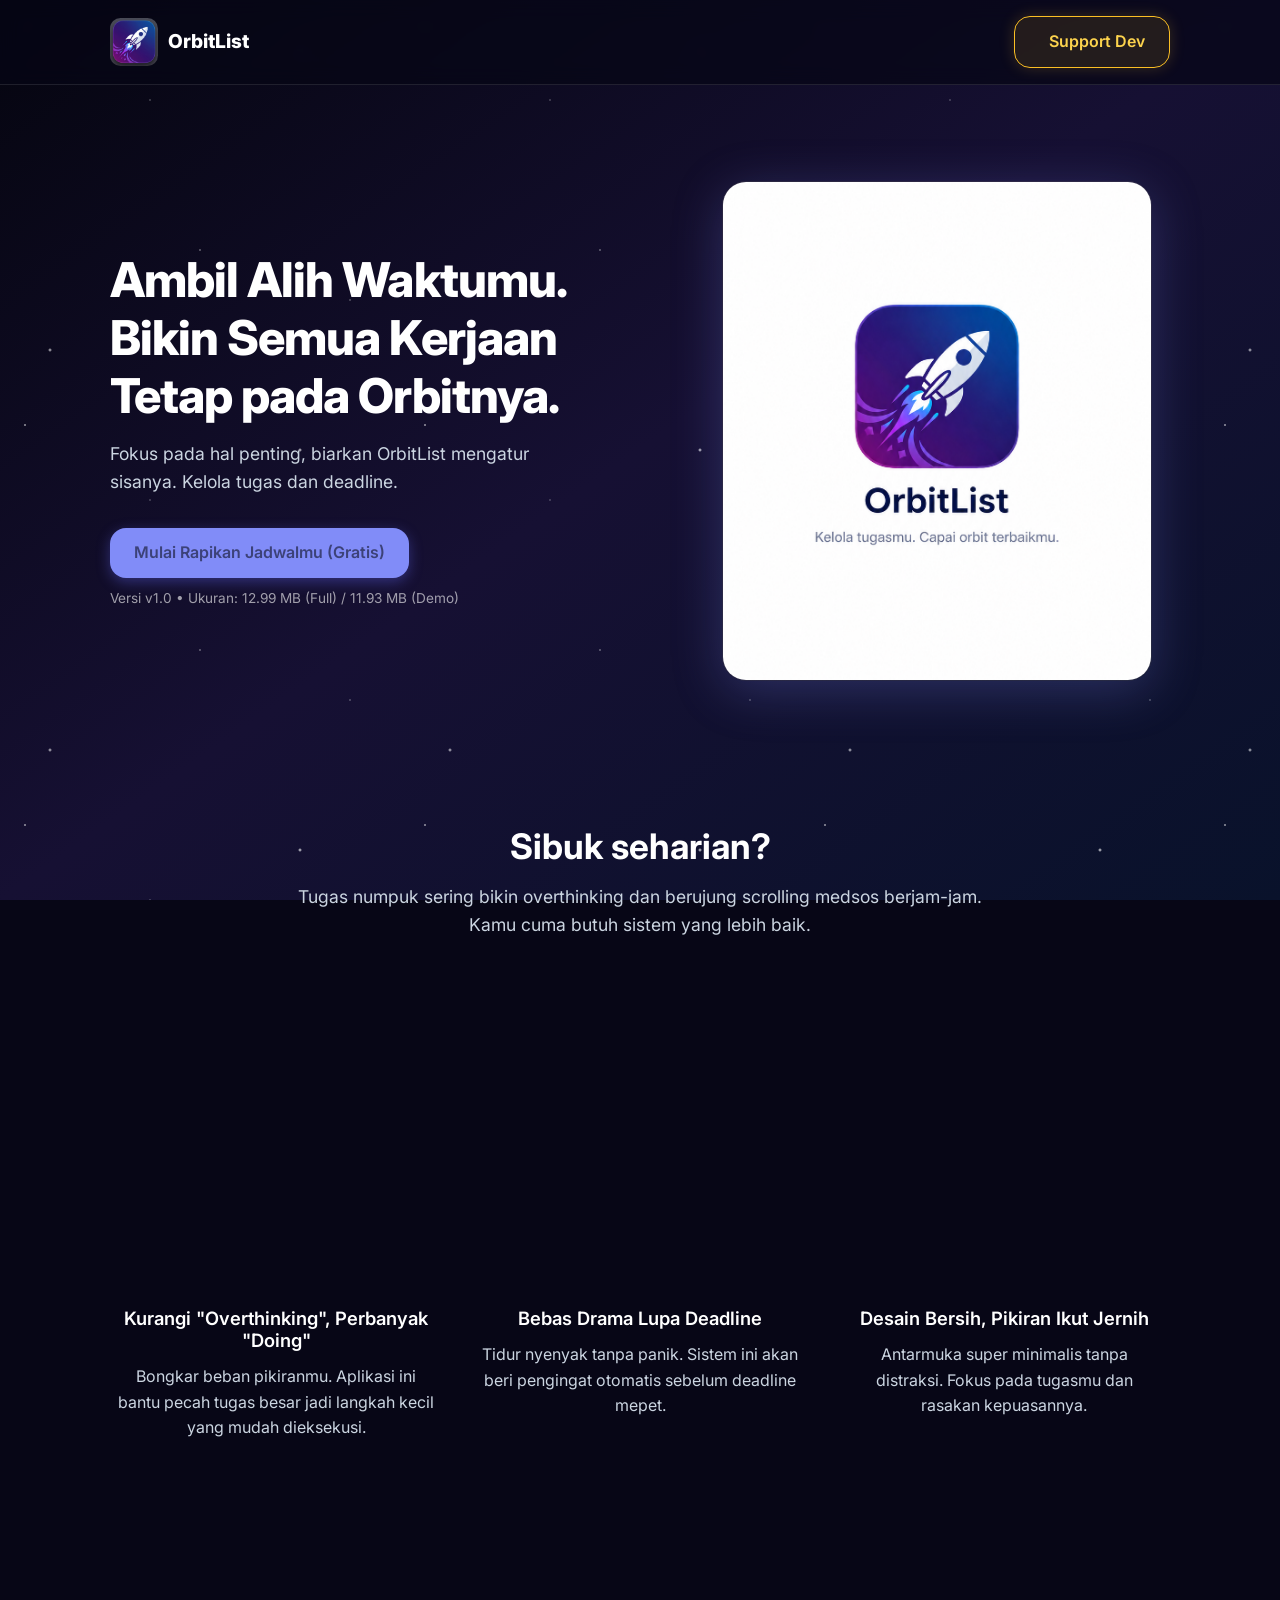
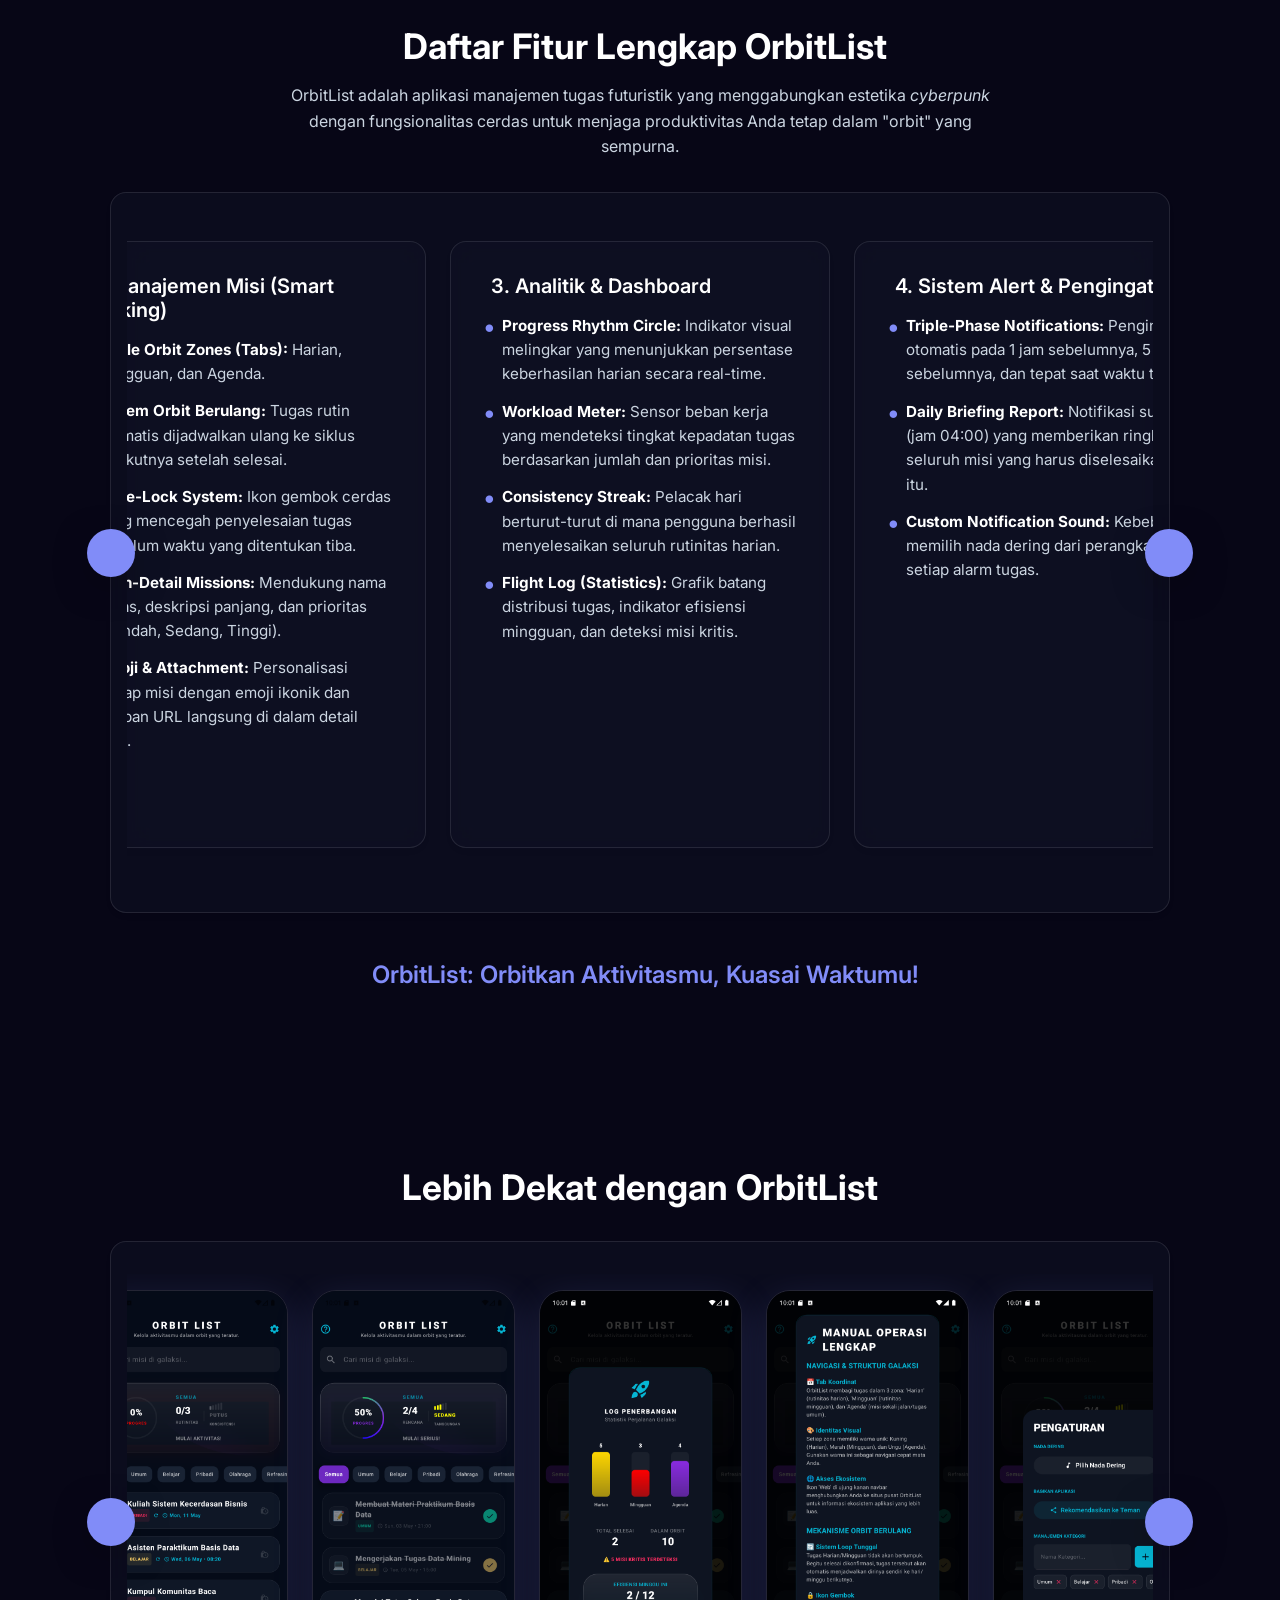
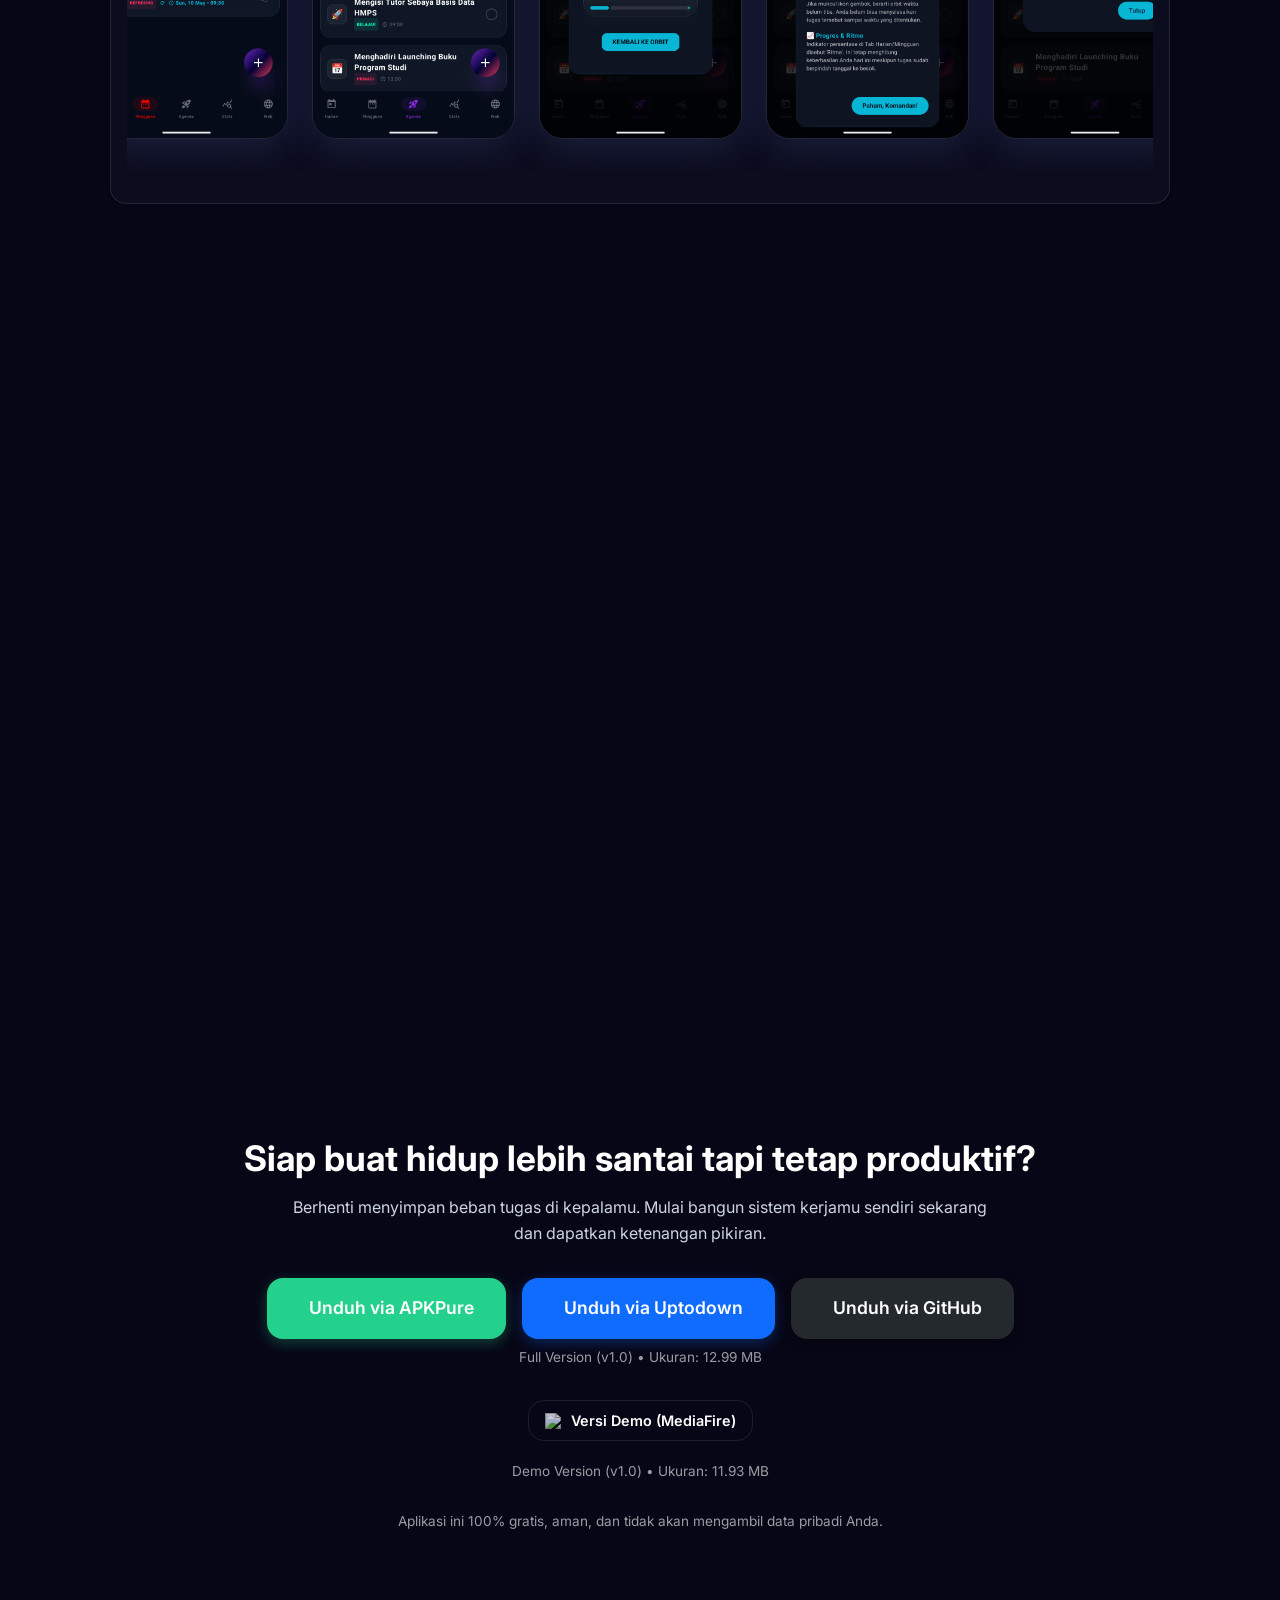
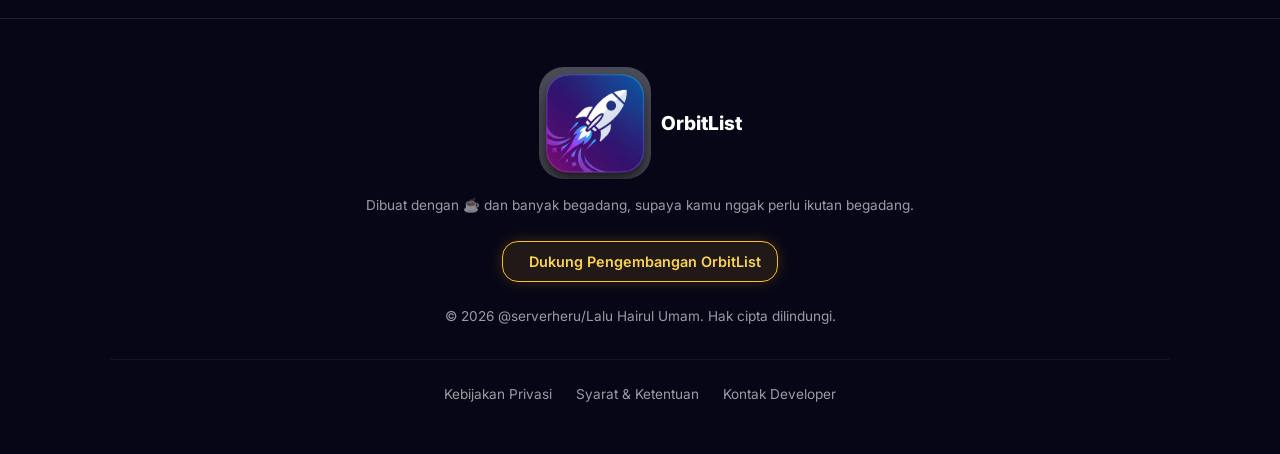
==== commit 82bdee23: "Update dikit" ====
--- a/index.html
+++ b/index.html
@@ -222,7 +222,7 @@
 
                 <!-- Profil Agensi / Indie Studio (Kanan) -->
                 <div class="card">
-                    <img src="img/2.png" alt="Heruvant Studio" class="agency-avatar mb-tight mx-auto">
+                    <img src="img/agency.png" alt="Heruvant Studio" class="agency-avatar mb-tight mx-auto">
                     <h3>Heruvant Studio</h3>
                     <p style="color: var(--primary); font-weight: 600; margin-bottom: 1rem;">Ruang Eksperimen Indie</p>
                     <p>Bukan perusahaan besar, hanya sebuah "laboratorium" kecil tempat saya belajar coding, bereksperimen, dan meracik aplikasi dari nol. Tujuannya simpel: membuat alat yang ringan, gratis, dan benar-benar berguna buat keseharian kita.</p>
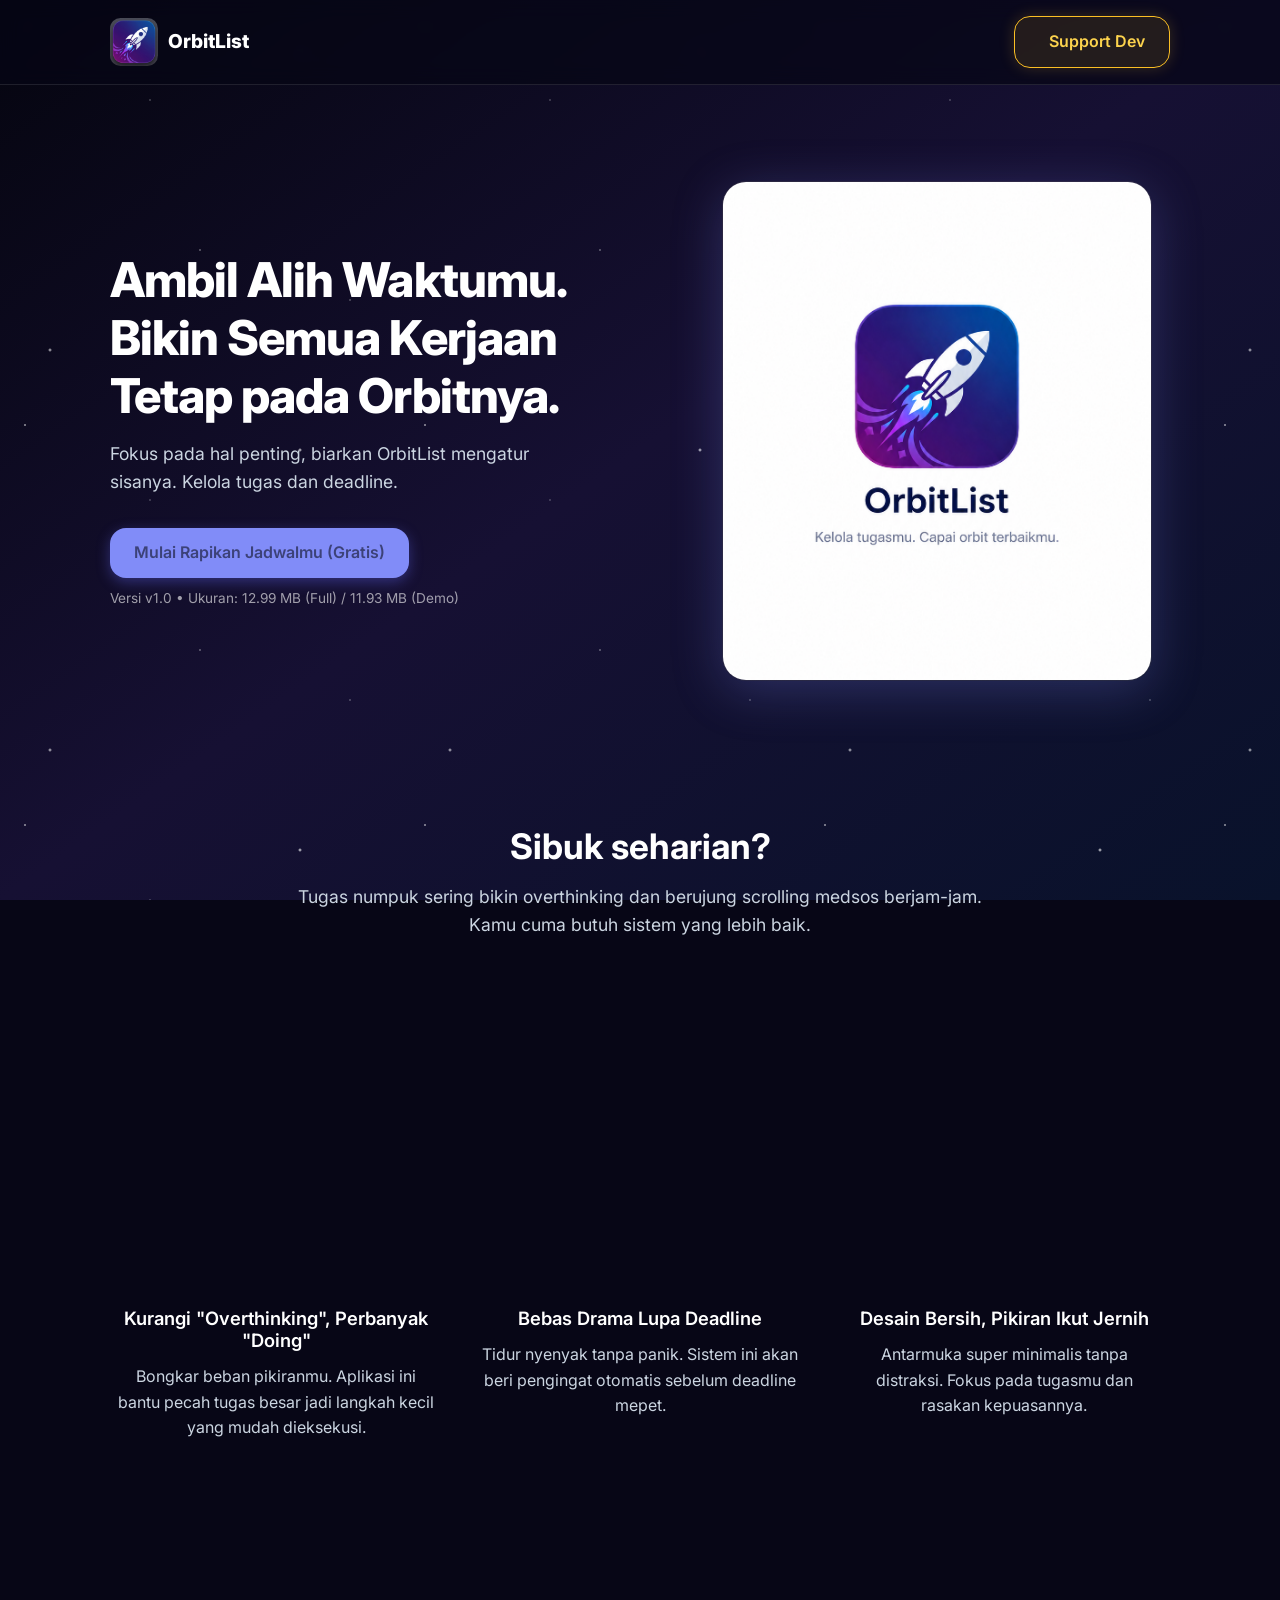
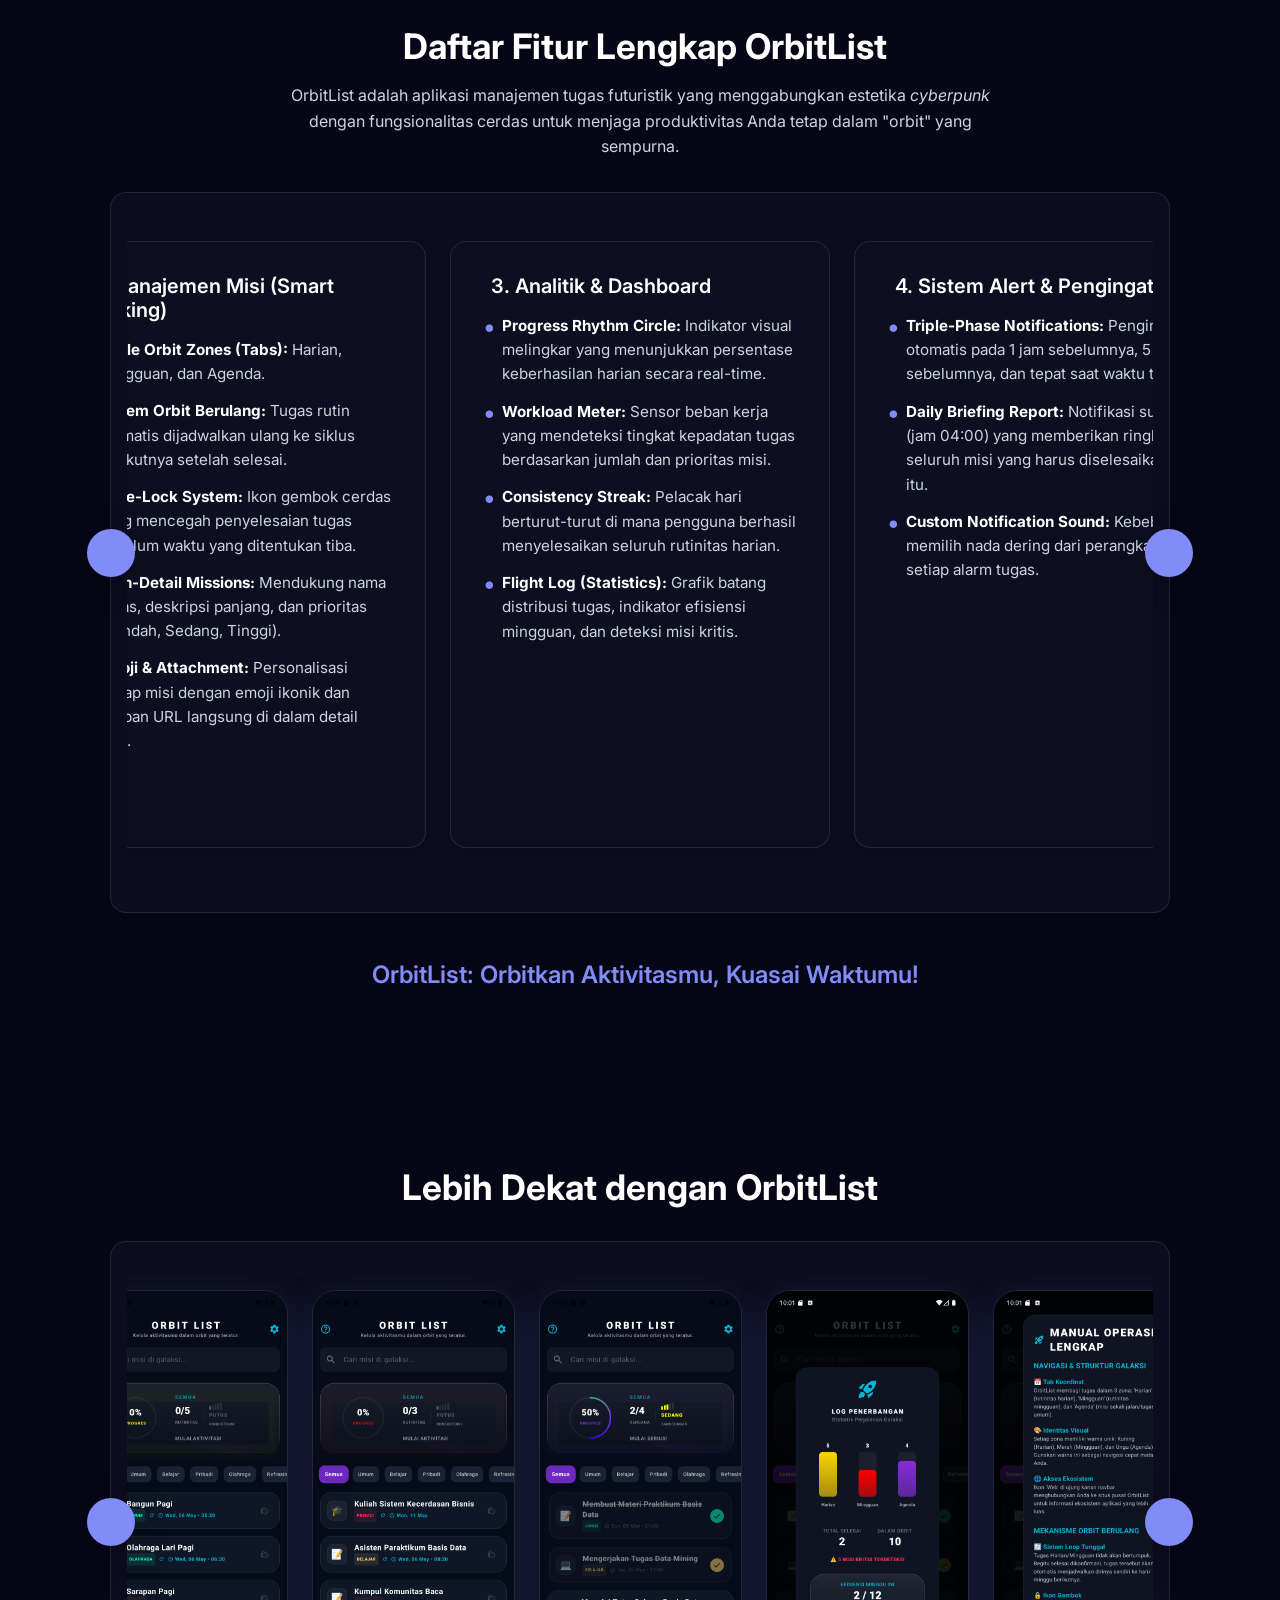
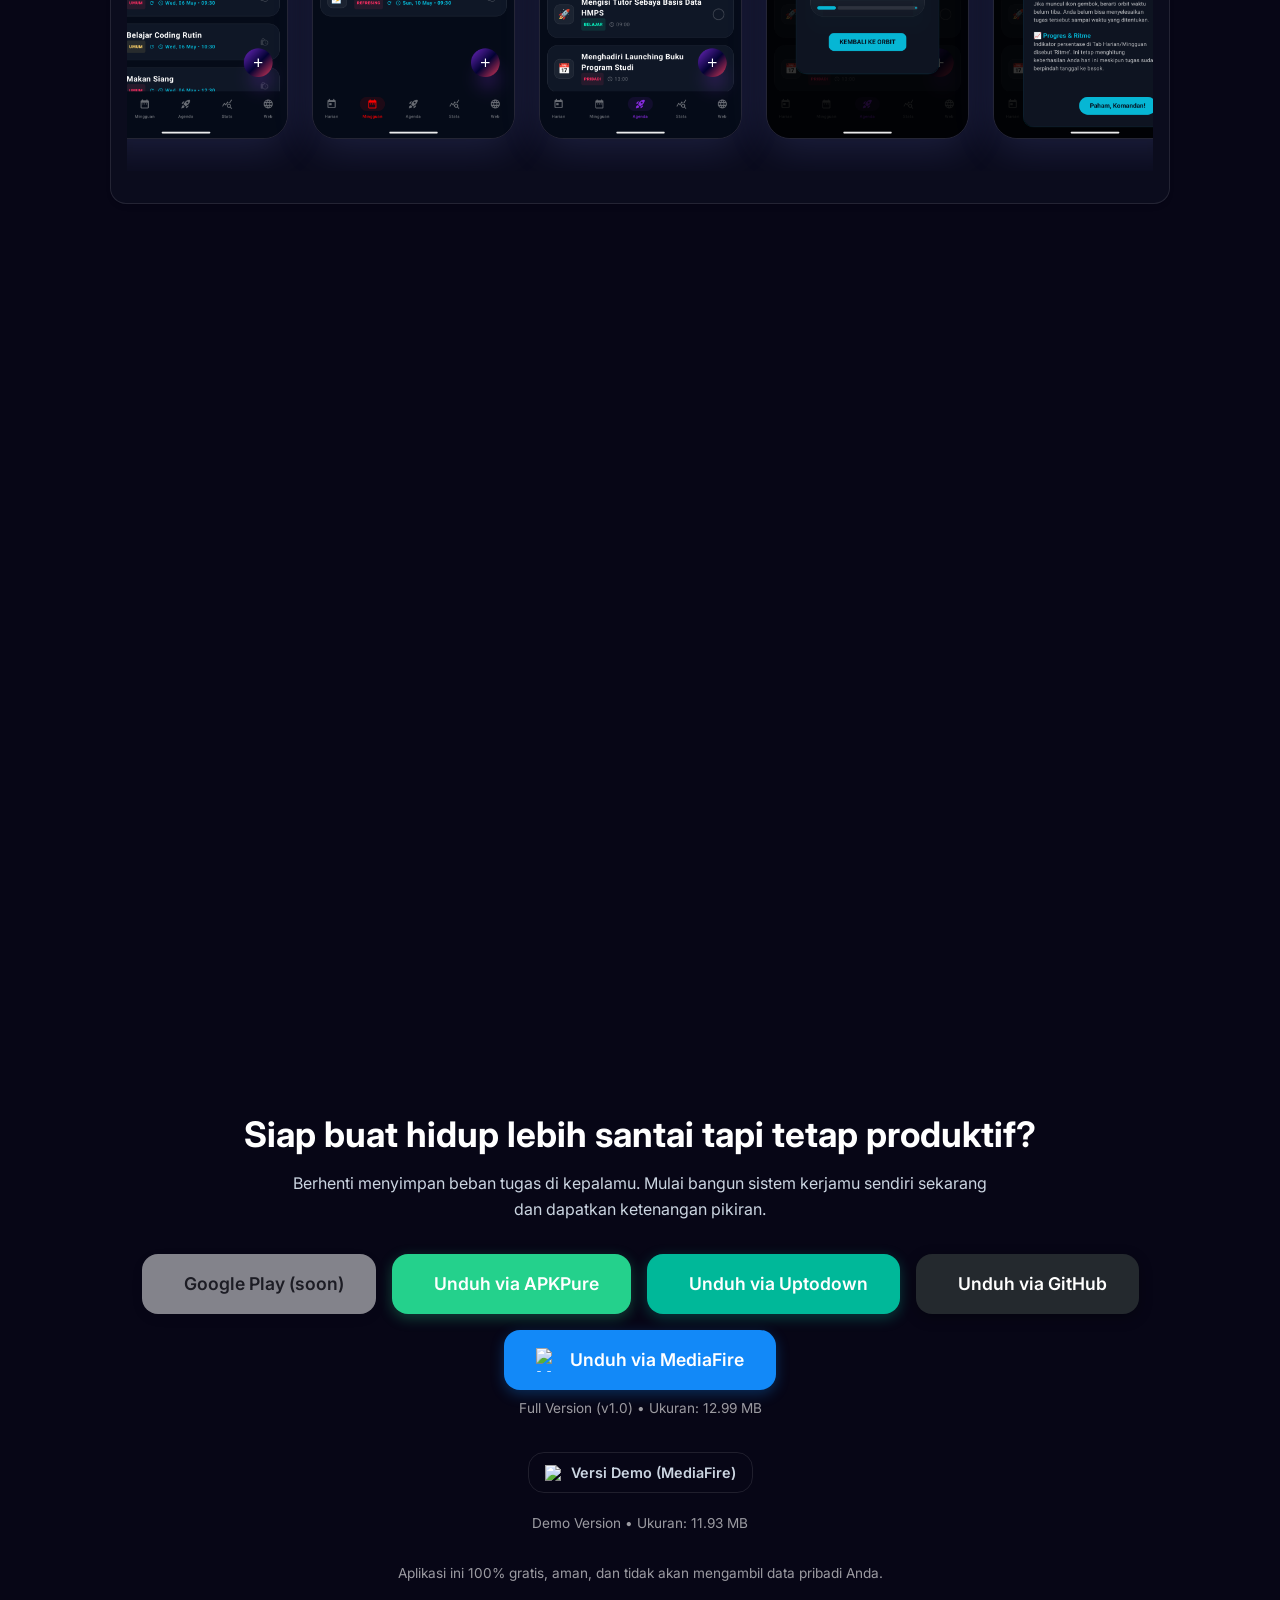
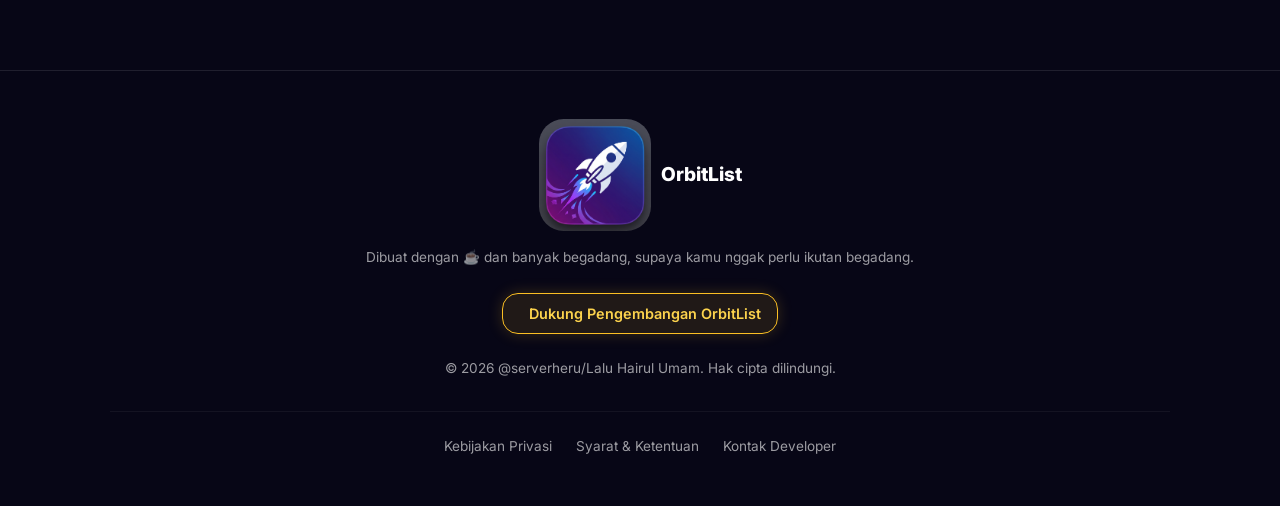
==== commit ca266d68: "Update downlaod nav" ====
--- a/index.html
+++ b/index.html
@@ -191,14 +191,19 @@
                 <button class="gallery-btn prev-btn" aria-label="Geser Kiri"><i class="ph ph-caret-left"></i></button>
                 
                 <div class="gallery-carousel" id="galleryCarousel">
+                    <!-- Gambar Utama -->
                     <img src="img/a.png" alt="OrbitList Screenshot 1" class="gallery-img">
-                    <img src="img/b.png" alt="OrbitList Screenshot 2" class="gallery-img">
-                    <img src="img/c.png" alt="OrbitList Screenshot 3" class="gallery-img">
-                    <img src="img/d.png" alt="OrbitList Screenshot 4" class="gallery-img">
-                    <img src="img/e.png" alt="OrbitList Screenshot 5" class="gallery-img">
-                    <img src="img/f.png" alt="OrbitList Screenshot 6" class="gallery-img">
-                    <img src="img/g.png" alt="OrbitList Screenshot 7" class="gallery-img">
-                    <img src="img/h.png" alt="OrbitList Screenshot 8" class="gallery-img">
+                    <img src="img/3.png" alt="OrbitList Screenshot 3" class="gallery-img">
+                    <img src="img/4.png" alt="OrbitList Screenshot 4" class="gallery-img">
+                    
+                    <!-- Screenshot A - H -->
+                    <img src="img/b.png" alt="OrbitList Screenshot 6" class="gallery-img"> 
+                    <img src="img/c.png" alt="OrbitList Screenshot 7" class="gallery-img">
+                    <img src="img/d.png" alt="OrbitList Screenshot 8" class="gallery-img">
+                    <img src="img/e.png" alt="OrbitList Screenshot 9" class="gallery-img">
+                    <img src="img/f.png" alt="OrbitList Screenshot 10" class="gallery-img">
+                    <img src="img/g.png" alt="OrbitList Screenshot 11" class="gallery-img">
+                    <img src="img/h.png" alt="OrbitList Screenshot 12" class="gallery-img">
                 </div>
 
                 <button class="gallery-btn next-btn" aria-label="Geser Kanan"><i class="ph ph-caret-right"></i></button>
@@ -216,7 +221,7 @@
                 <div class="card">
                     <img src="img/Profile.jpeg" alt="Lalu Hairul Umam" class="dev-avatar mb-tight mx-auto">
                     <h3>Lalu Hairul Umam</h3>
-                    <p style="color: var(--primary); font-weight: 600; margin-bottom: 1rem;">@serverheru <br> [Lombok NTB, Praya Barat]</p>
+                    <p style="color: var(--primary); font-weight: 600; margin-bottom: 1rem;">@serverheru <br> Lombok NTB, Praya Barat</p>
                     <p>Seorang mahasiswa Perpustakaan dan Sains Informasi, minat di bidang Software Engineer, Web/App Dev, Data Science, Data Analyst, dan Data Engineer.</p>
                 </div>
 
@@ -225,7 +230,7 @@
                     <img src="img/agency.png" alt="Heruvant Studio" class="agency-avatar mb-tight mx-auto">
                     <h3>Heruvant Studio</h3>
                     <p style="color: var(--primary); font-weight: 600; margin-bottom: 1rem;">Ruang Eksperimen Indie</p>
-                    <p>Bukan perusahaan besar, hanya sebuah "laboratorium" kecil tempat saya belajar coding, bereksperimen, dan meracik aplikasi dari nol. Tujuannya simpel: membuat alat yang ringan, gratis, dan benar-benar berguna buat keseharian kita.</p>
+                    <p>Bukan perusahaan, hanya sebuah kamar kecil tempat belajar coding, bereksperimen, dan meracik aplikasi dari nol. Membuat alat yang ringan, gratis, dan benar-benar berguna buat keseharian kita.</p>
                 </div>
             </div>
             
@@ -246,15 +251,21 @@
             
             <!-- Tombol Full Release -->
             <div class="download-group" style="display: flex; gap: 1rem; justify-content: center; flex-wrap: wrap; margin-bottom: 0.5rem;">
+                <a href="#" class="btn btn-large btn-googleplay btn-soon">
+                    <i class="ph ph-google-play-logo" style="font-size: 1.5rem;"></i> Google Play (soon)
+                </a>
                 <a href="https://apkpure.com/id/" class="btn btn-large btn-apkpure" target="_blank" rel="noopener">
                     <i class="ph ph-android-logo" style="font-size: 1.5rem;"></i> Unduh via APKPure
                 </a>
                 <a href="https://id.uptodown.com/" class="btn btn-large btn-uptodown" target="_blank" rel="noopener">
                     <i class="ph ph-storefront" style="font-size: 1.5rem;"></i> Unduh via Uptodown
                 </a>
-                 <a href="https://github.com/serverheru/asset/releases/download/v1.0/OrbitList.1.0.apk" class="btn btn-large btn-github"
-                    target="_blank" rel="noopener">
-                    <i class="ph ph-github-logo" style="font-size: 1.5rem;"></i> Unduh via GitHub
+                                <a href="https://github.com/serverheru/asset/releases/download/v1.0/OrbitList.1.0.apk" class="btn btn-large btn-github"
+                                    target="_blank" rel="noopener">
+                                    <i class="ph ph-github-logo" style="font-size: 1.5rem;"></i> Unduh via GitHub
+                                </a>
+                <a href="https://www.mediafire.com/file/7xiz2irxqw647hz/OrbitList_1.0.apk/file" class="btn btn-large btn-mediafire" target="_blank" rel="noopener">
+                    <img src="https://cdn.simpleicons.org/mediafire/white" alt="MediaFire Logo" style="width: 24px; height: 24px;"> Unduh via MediaFire
                 </a>
             </div>
             <p class="microcopy mb-loose">Full Version (v1.0) • Ukuran: 12.99 MB</p>
@@ -262,10 +273,11 @@
             <!-- Tombol Versi Demo -->
             <div style="margin-top: 1rem;">
                 <a href="https://www.mediafire.com/file/9b2qwo3ach1iqhj/OrbitList.apk/file" class="btn btn-outline" target="_blank" rel="noopener" style="font-size: 0.9rem; padding: 8px 16px;">
-                    <img src="https://cdn.simpleicons.org/mediafire/white" alt="MediaFire Logo" style="width: 16px; height: 16px; opacity: 0.8;">
-                    Versi Demo (MediaFire)
-                </a>
-                <p class="microcopy" style="margin-top: 0.5rem;">Demo Version (v1.0) • Ukuran: 11.93 MB</p>
+                    <!-- Logo MediaFire diganti dengan kode warna biru (#1289F8) -->
+                    <img src="https://cdn.simpleicons.org/mediafire/1289F8" alt="MediaFire Logo" style="width: 16px; height: 16px;">
+                    <span style="color: var(--text);">Versi Demo (MediaFire)</span>
+                </a>
+                <p class="microcopy" style="margin-top: 0.5rem;">Demo Version • Ukuran: 11.93 MB</p>
             </div>
             
             <!-- Keterangan Aplikasi Gratis & Aman -->
--- a/styles.css
+++ b/styles.css
@@ -132,8 +132,21 @@
 .btn-apkpure { background-color: #24d18c; color: #fff; box-shadow: 0 4px 14px 0 rgba(36, 209, 140, 0.3); }
 .btn-apkpure:hover { background-color: #1eb87b; transform: translateY(-2px); color: #fff; }
 
-.btn-uptodown { background-color: #0f6cff; color: #fff; box-shadow: 0 4px 14px 0 rgba(15, 108, 255, 0.3); }
-.btn-uptodown:hover { background-color: #0056e0; transform: translateY(-2px); color: #fff; }
+.btn-uptodown { background-color: #00b899; color: #fff; box-shadow: 0 4px 14px 0 rgba(0, 184, 153, 0.3); }
+.btn-uptodown:hover { background-color: #009e83; transform: translateY(-2px); color: #fff; }
+
+.btn-mediafire { background-color: #1289F8; color: #fff; box-shadow: 0 4px 14px 0 rgba(18, 137, 248, 0.3); }
+.btn-mediafire:hover { background-color: #0b76db; transform: translateY(-2px); color: #fff; }
+
+/* Tombol "Coming Soon" */
+.btn-googleplay { background-color: #fff; color: #333; box-shadow: 0 4px 14px 0 rgba(0,0,0, 0.1); }
+.btn-googleplay:hover { background-color: #f5f5f5; color: #333; }
+
+.btn-soon {
+    opacity: 0.5;
+    cursor: not-allowed;
+    pointer-events: none; /* Mencegah tombol bisa diklik atau di-hover */
+}
 
 /* Donation Button (Gold Glow) */
 .btn-donate {
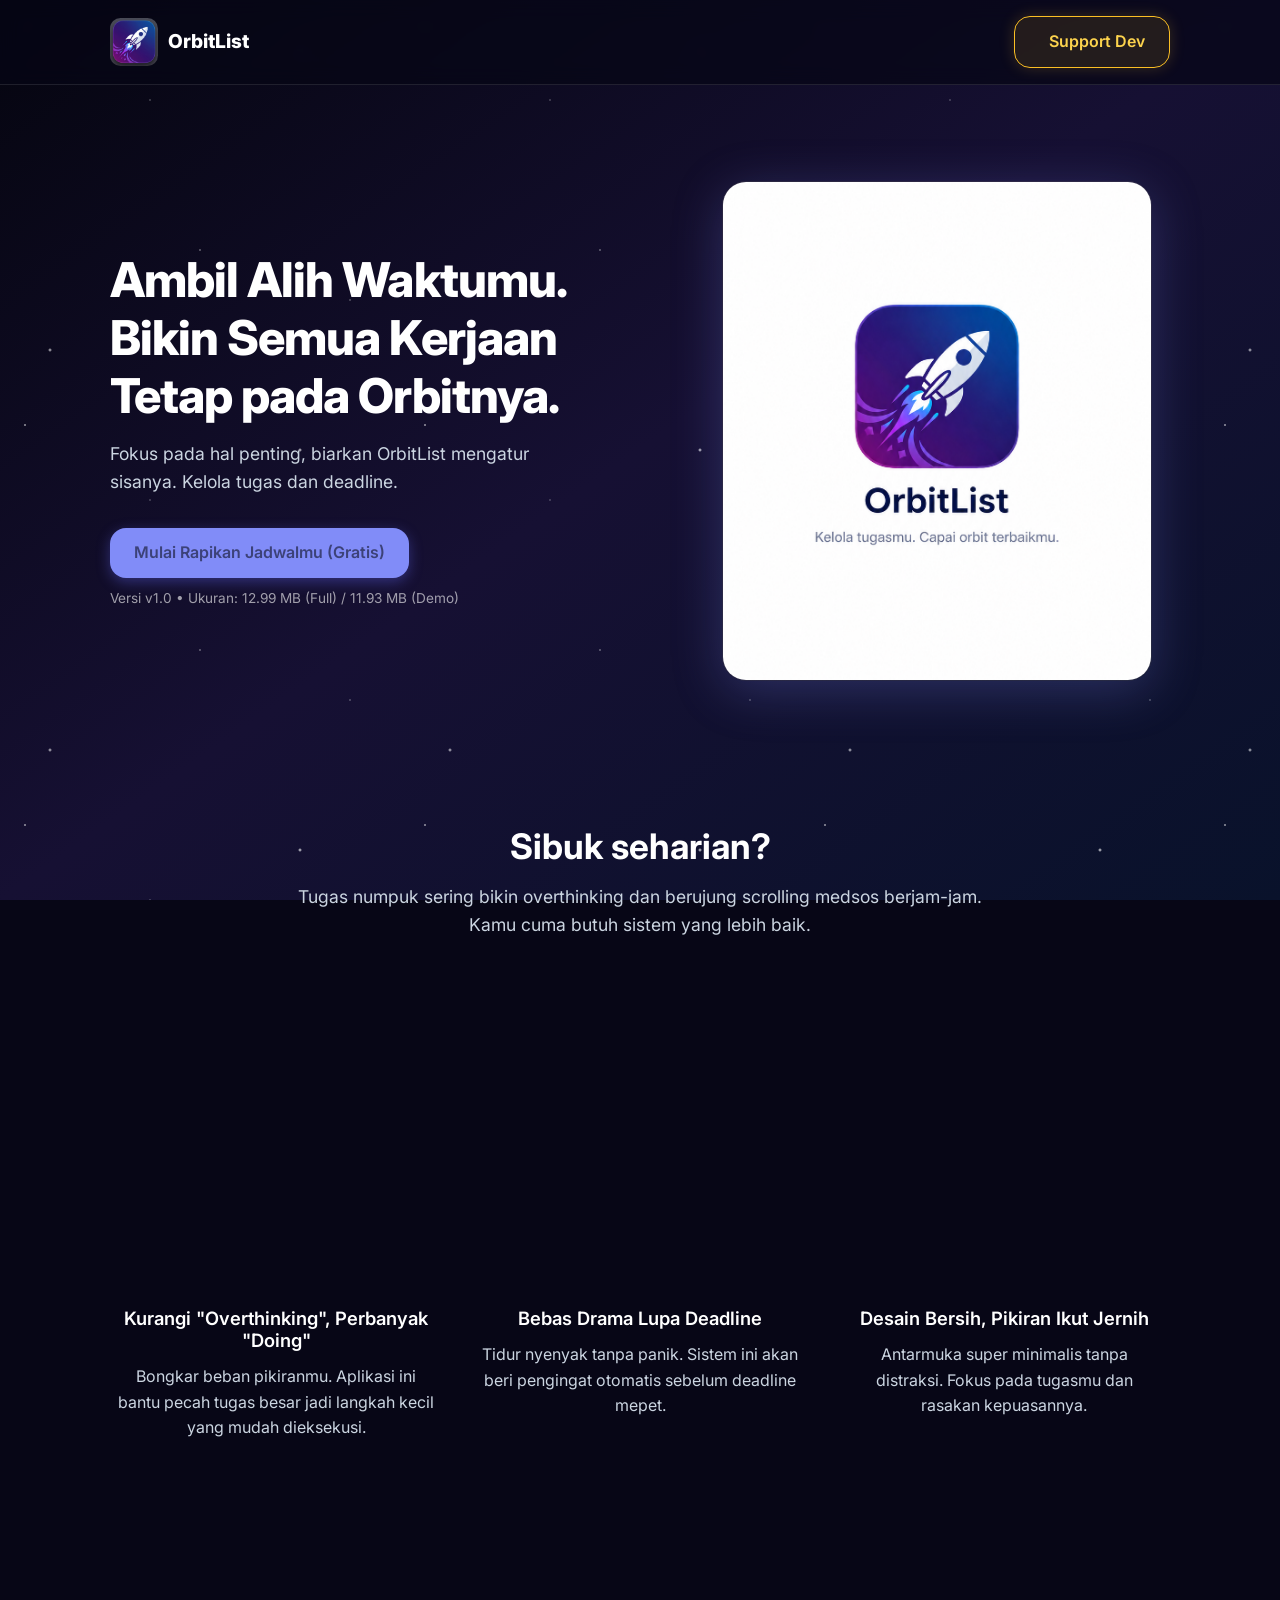
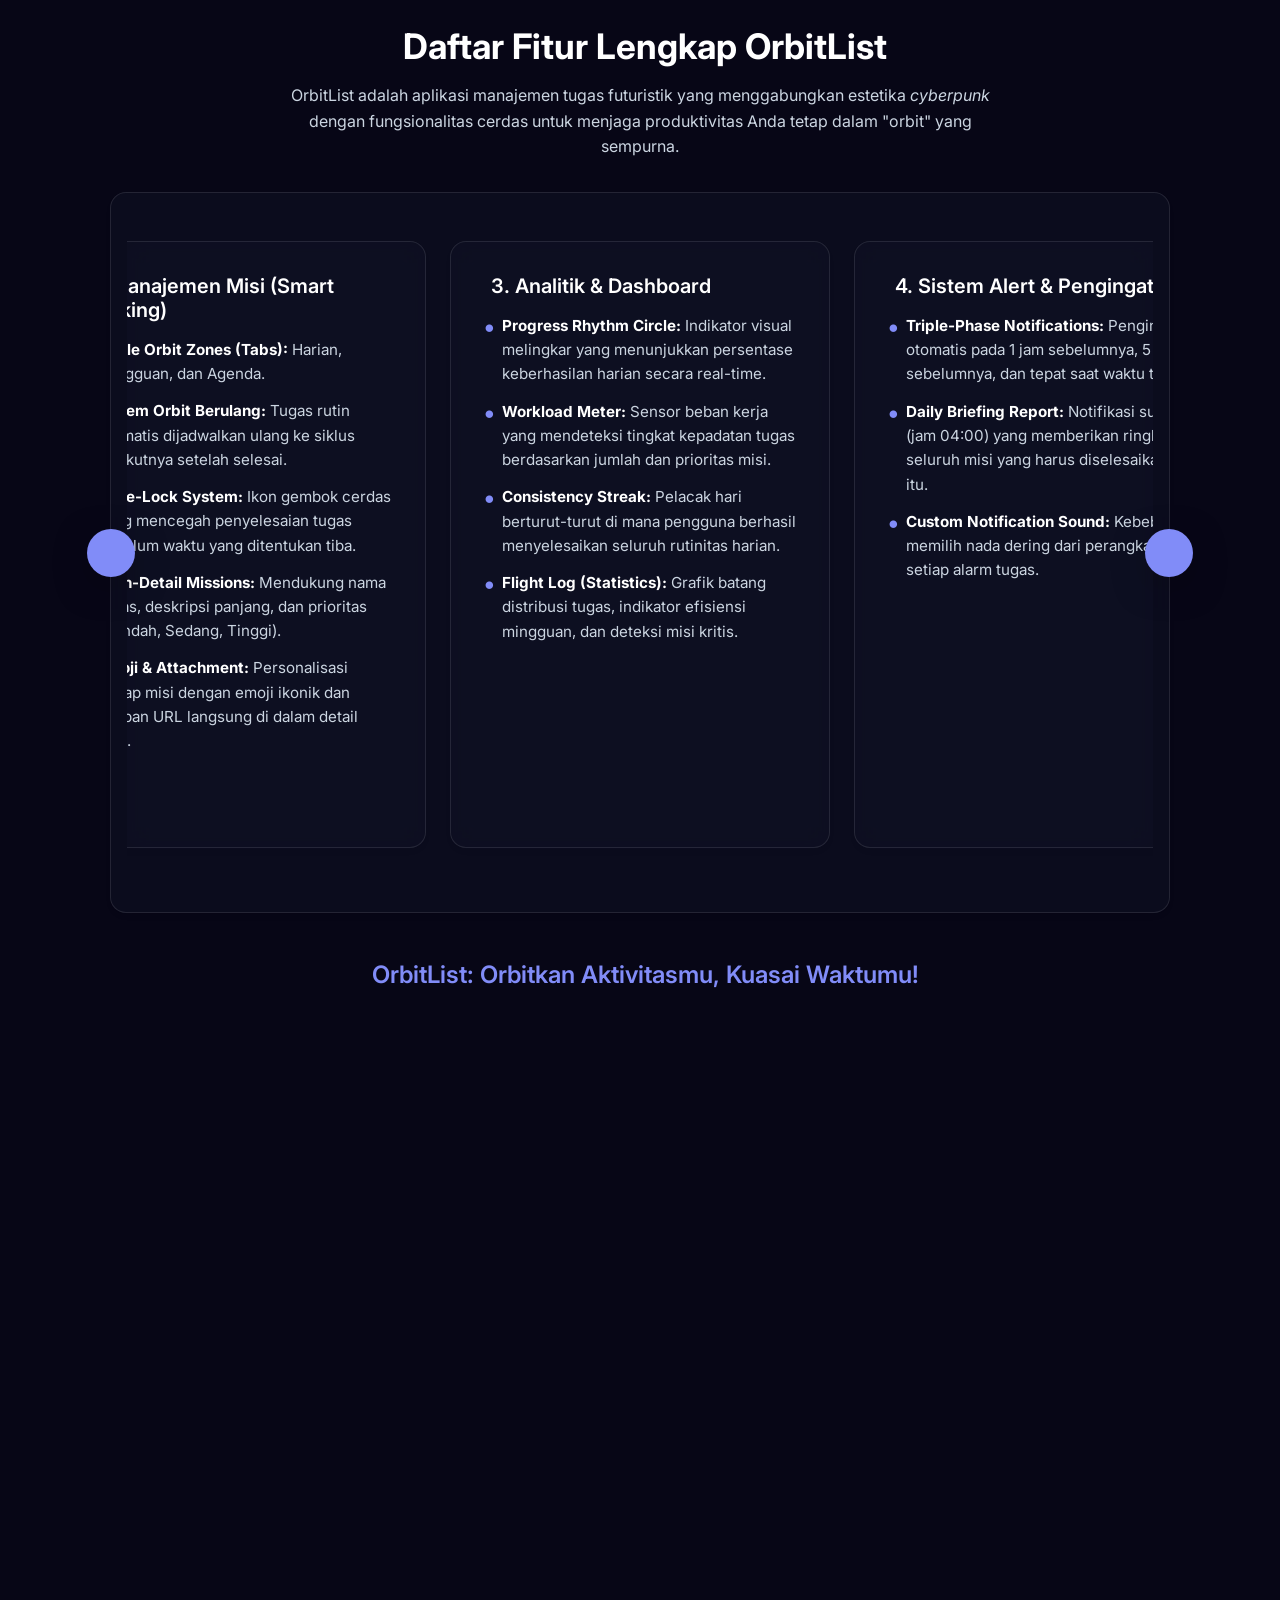
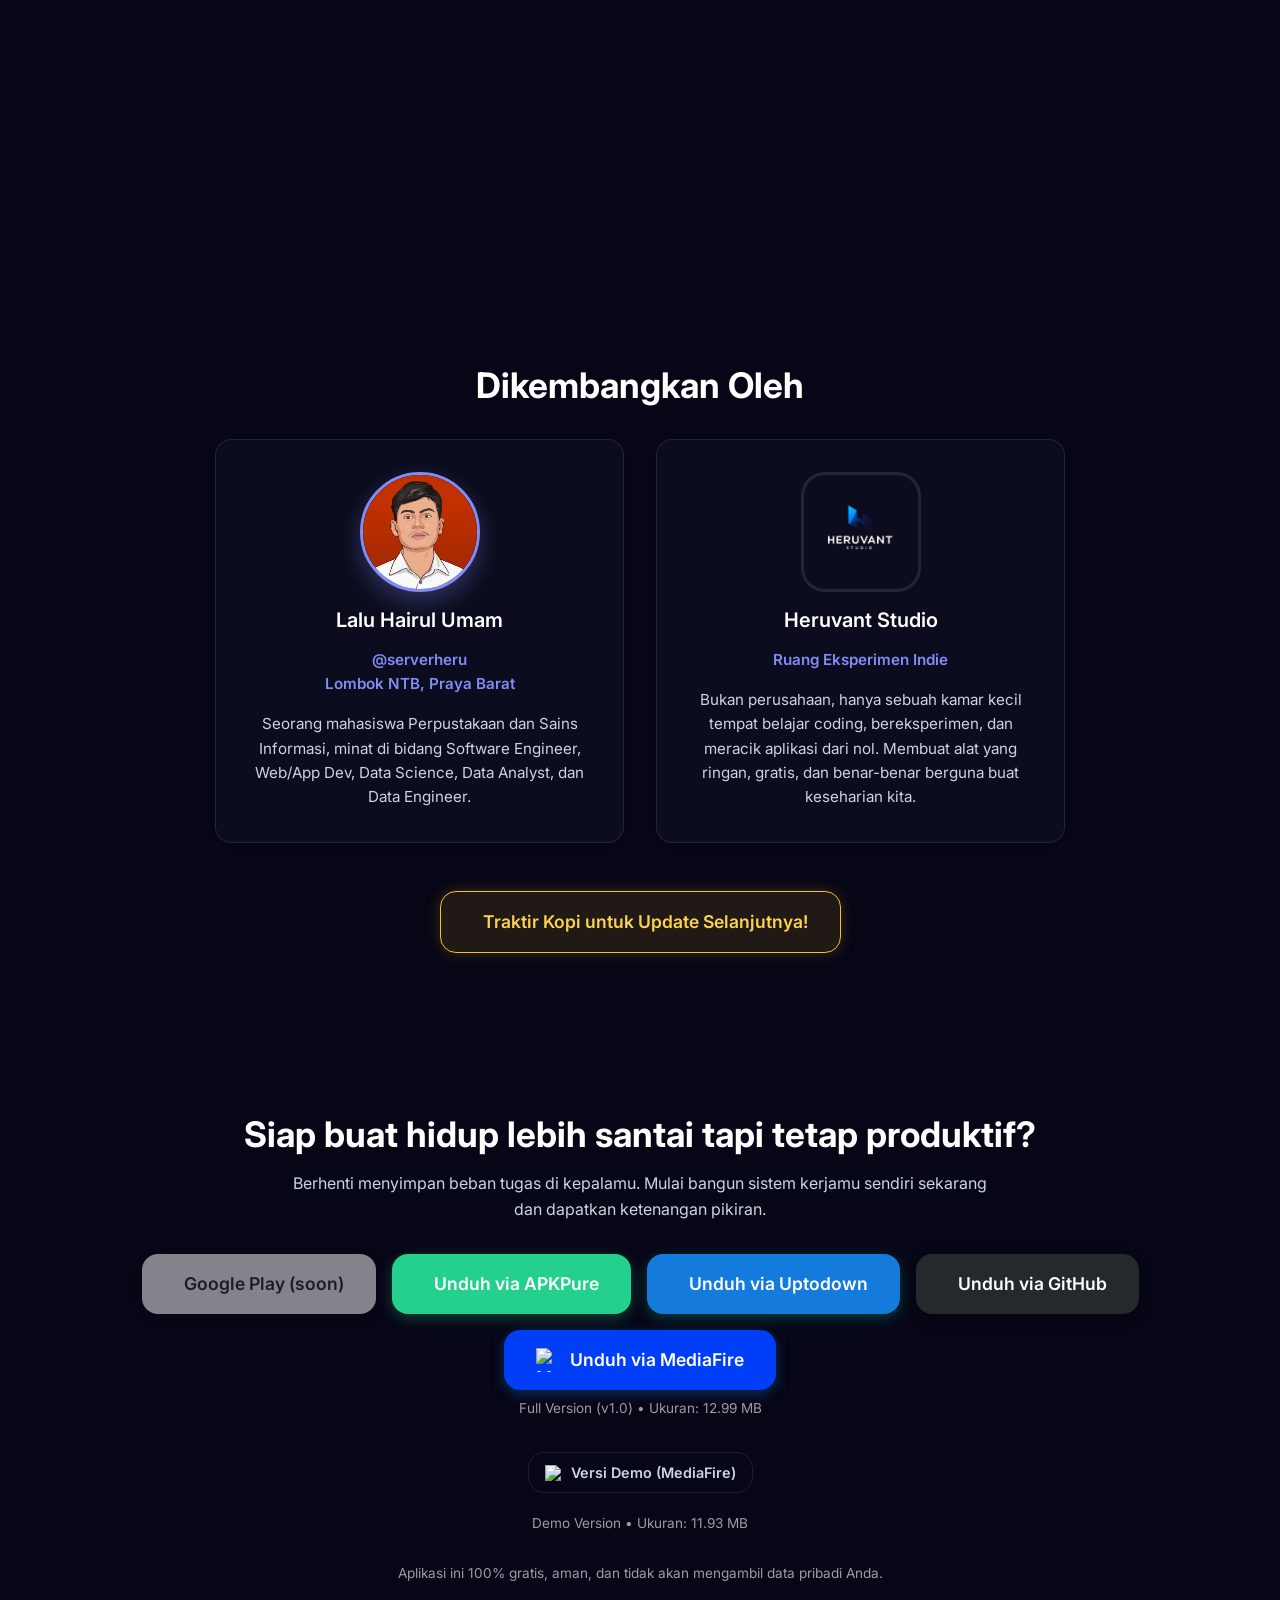
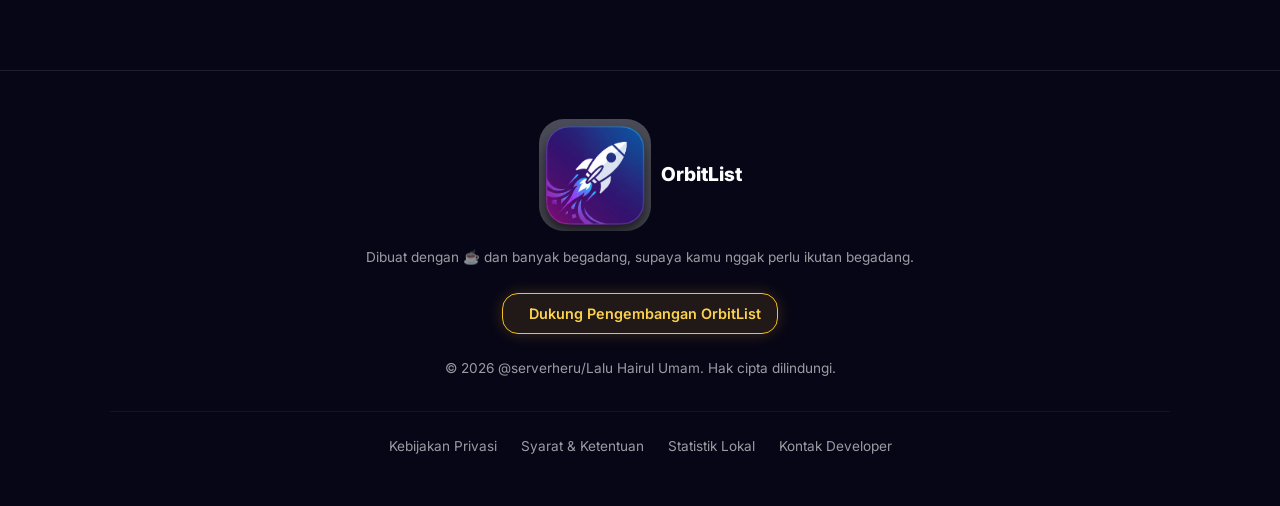
==== commit 90b3f4a5: "Update Stat" ====
--- a/index.html
+++ b/index.html
@@ -251,20 +251,20 @@
             
             <!-- Tombol Full Release -->
             <div class="download-group" style="display: flex; gap: 1rem; justify-content: center; flex-wrap: wrap; margin-bottom: 0.5rem;">
-                <a href="#" class="btn btn-large btn-googleplay btn-soon">
+                <a href="#" class="btn btn-large btn-googleplay btn-soon" data-platform="googleplay">
                     <i class="ph ph-google-play-logo" style="font-size: 1.5rem;"></i> Google Play (soon)
                 </a>
-                <a href="https://apkpure.com/id/" class="btn btn-large btn-apkpure" target="_blank" rel="noopener">
+                <a href="https://apkpure.com/id/" class="btn btn-large btn-apkpure" target="_blank" rel="noopener" data-platform="apkpure">
                     <i class="ph ph-android-logo" style="font-size: 1.5rem;"></i> Unduh via APKPure
                 </a>
-                <a href="https://id.uptodown.com/" class="btn btn-large btn-uptodown" target="_blank" rel="noopener">
+                <a href="https://id.uptodown.com/" class="btn btn-large btn-uptodown" target="_blank" rel="noopener" data-platform="uptodown">
                     <i class="ph ph-storefront" style="font-size: 1.5rem;"></i> Unduh via Uptodown
                 </a>
                                 <a href="https://github.com/serverheru/asset/releases/download/v1.0/OrbitList.1.0.apk" class="btn btn-large btn-github"
-                                    target="_blank" rel="noopener">
+                                    target="_blank" rel="noopener" data-platform="github">
                                     <i class="ph ph-github-logo" style="font-size: 1.5rem;"></i> Unduh via GitHub
                                 </a>
-                <a href="https://www.mediafire.com/file/7xiz2irxqw647hz/OrbitList_1.0.apk/file" class="btn btn-large btn-mediafire" target="_blank" rel="noopener">
+                <a href="https://www.mediafire.com/file/7xiz2irxqw647hz/OrbitList_1.0.apk/file" class="btn btn-large btn-mediafire" target="_blank" rel="noopener" data-platform="mediafire">
                     <img src="https://cdn.simpleicons.org/mediafire/white" alt="MediaFire Logo" style="width: 24px; height: 24px;"> Unduh via MediaFire
                 </a>
             </div>
@@ -272,7 +272,7 @@
 
             <!-- Tombol Versi Demo -->
             <div style="margin-top: 1rem;">
-                <a href="https://www.mediafire.com/file/9b2qwo3ach1iqhj/OrbitList.apk/file" class="btn btn-outline" target="_blank" rel="noopener" style="font-size: 0.9rem; padding: 8px 16px;">
+                <a href="https://www.mediafire.com/file/9b2qwo3ach1iqhj/OrbitList.apk/file" class="btn btn-outline" target="_blank" rel="noopener" style="font-size: 0.9rem; padding: 8px 16px;" data-platform="mediafiredemo">
                     <!-- Logo MediaFire diganti dengan kode warna biru (#1289F8) -->
                     <img src="https://cdn.simpleicons.org/mediafire/1289F8" alt="MediaFire Logo" style="width: 16px; height: 16px;">
                     <span style="color: var(--text);">Versi Demo (MediaFire)</span>
@@ -306,6 +306,7 @@
             <div class="bottom-nav">
                 <a href="privacy-policy.html" class="bottom-link">Kebijakan Privasi</a>
                 <a href="#" class="bottom-link">Syarat & Ketentuan</a>
+                <a href="statistics.html" class="bottom-link">Statistik Lokal</a>
                 <a href="mailto:rumah3443@gmail.com" class="bottom-link">Kontak Developer</a>
             </div>
         </div>
--- a/styles.css
+++ b/styles.css
@@ -132,11 +132,11 @@
 .btn-apkpure { background-color: #24d18c; color: #fff; box-shadow: 0 4px 14px 0 rgba(36, 209, 140, 0.3); }
 .btn-apkpure:hover { background-color: #1eb87b; transform: translateY(-2px); color: #fff; }
 
-.btn-uptodown { background-color: #00b899; color: #fff; box-shadow: 0 4px 14px 0 rgba(0, 184, 153, 0.3); }
-.btn-uptodown:hover { background-color: #009e83; transform: translateY(-2px); color: #fff; }
-
-.btn-mediafire { background-color: #1289F8; color: #fff; box-shadow: 0 4px 14px 0 rgba(18, 137, 248, 0.3); }
-.btn-mediafire:hover { background-color: #0b76db; transform: translateY(-2px); color: #fff; }
+.btn-uptodown { background-color: #147bdc; color: #fff; box-shadow: 0 4px 14px 0 rgba(0, 184, 153, 0.3); }
+.btn-uptodown:hover { background-color: #1873cd; transform: translateY(-2px); color: #fff; }
+
+.btn-mediafire { background-color: #003ef7; color: #fff; box-shadow: 0 4px 14px 0 rgba(18, 137, 248, 0.3); }
+.btn-mediafire:hover { background-color: #0e41cf; transform: translateY(-2px); color: #fff; }
 
 /* Tombol "Coming Soon" */
 .btn-googleplay { background-color: #fff; color: #333; box-shadow: 0 4px 14px 0 rgba(0,0,0, 0.1); }
@@ -169,6 +169,15 @@
     100% { box-shadow: 0 0 0 0 rgba(251, 191, 36, 0); }
 }
 .pulse-anim { animation: pulse-gold 2s infinite; }
+
+/* Click Badge Indicator */
+.click-badge {
+    background: rgba(0, 0, 0, 0.2);
+    padding: 2px 8px;
+    border-radius: 20px;
+    font-size: 0.75rem;
+    font-weight: 700;
+}
 
 
 /* Navbar */
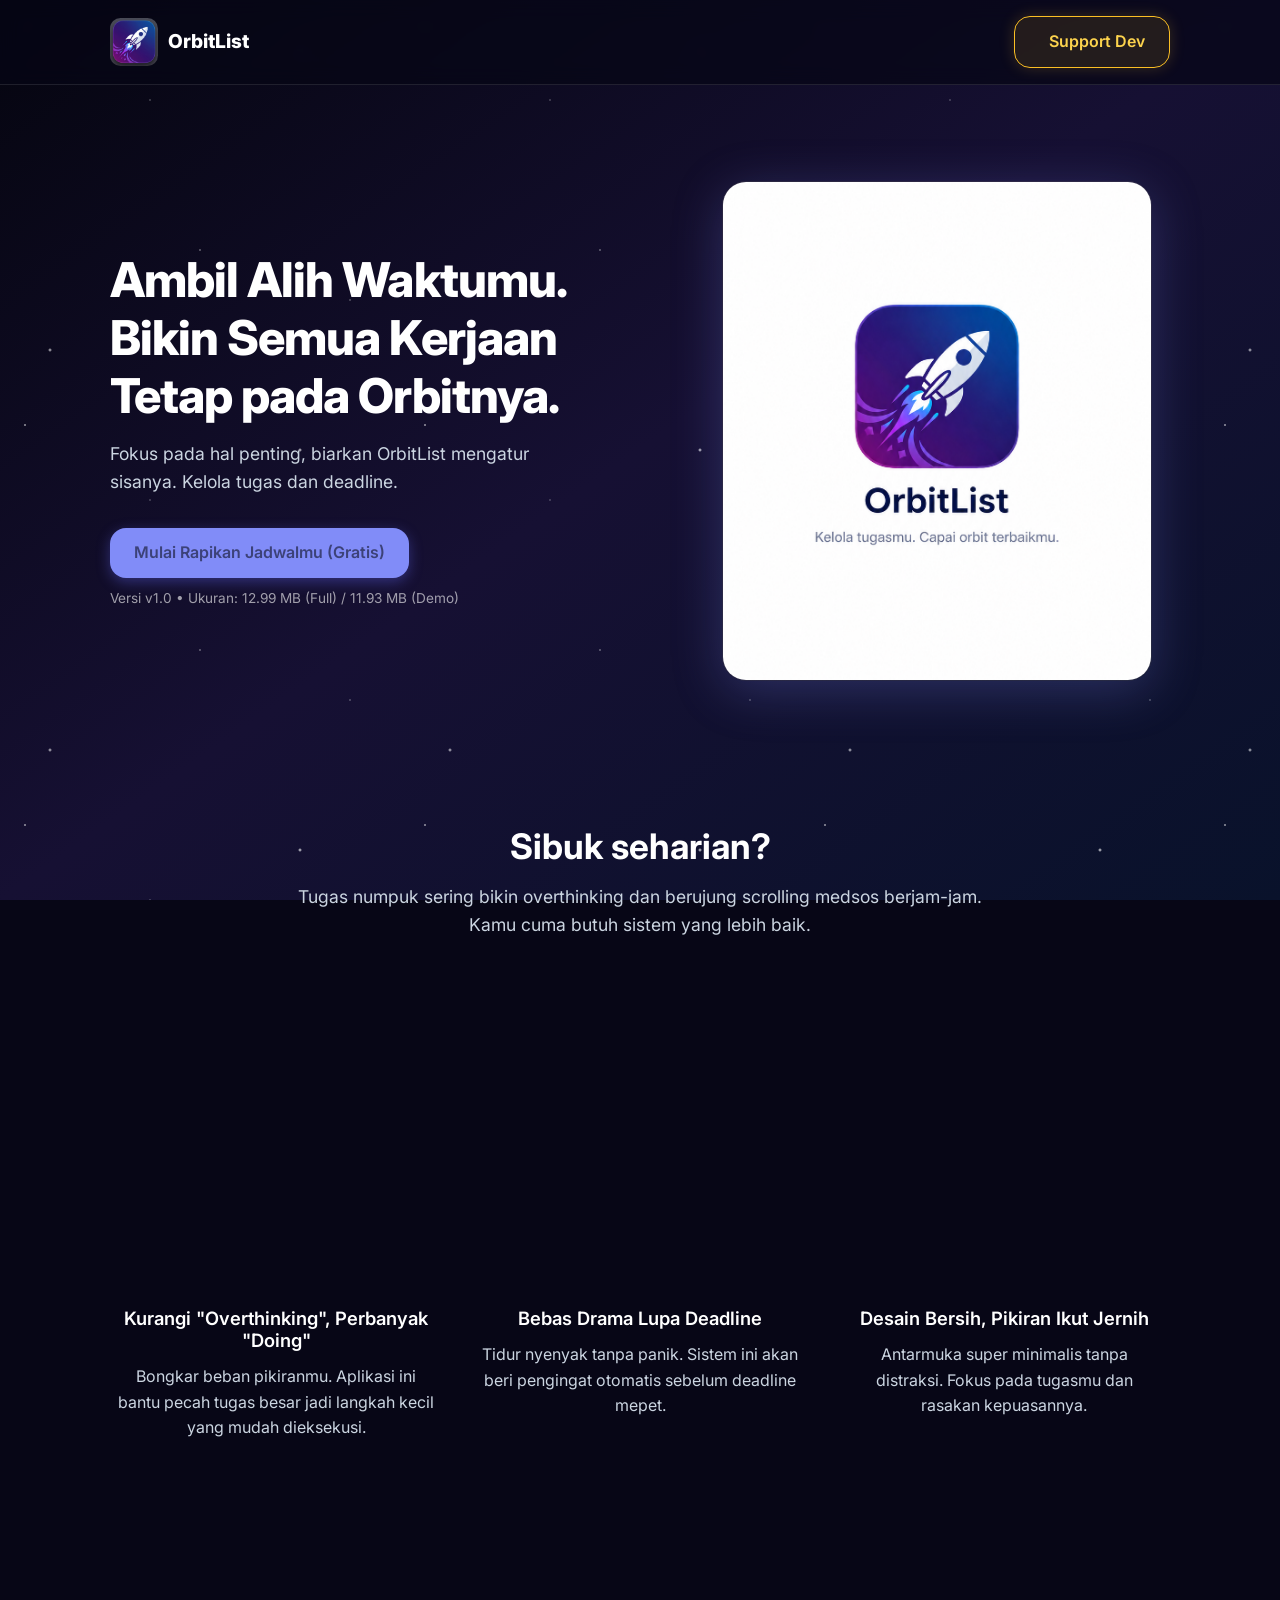
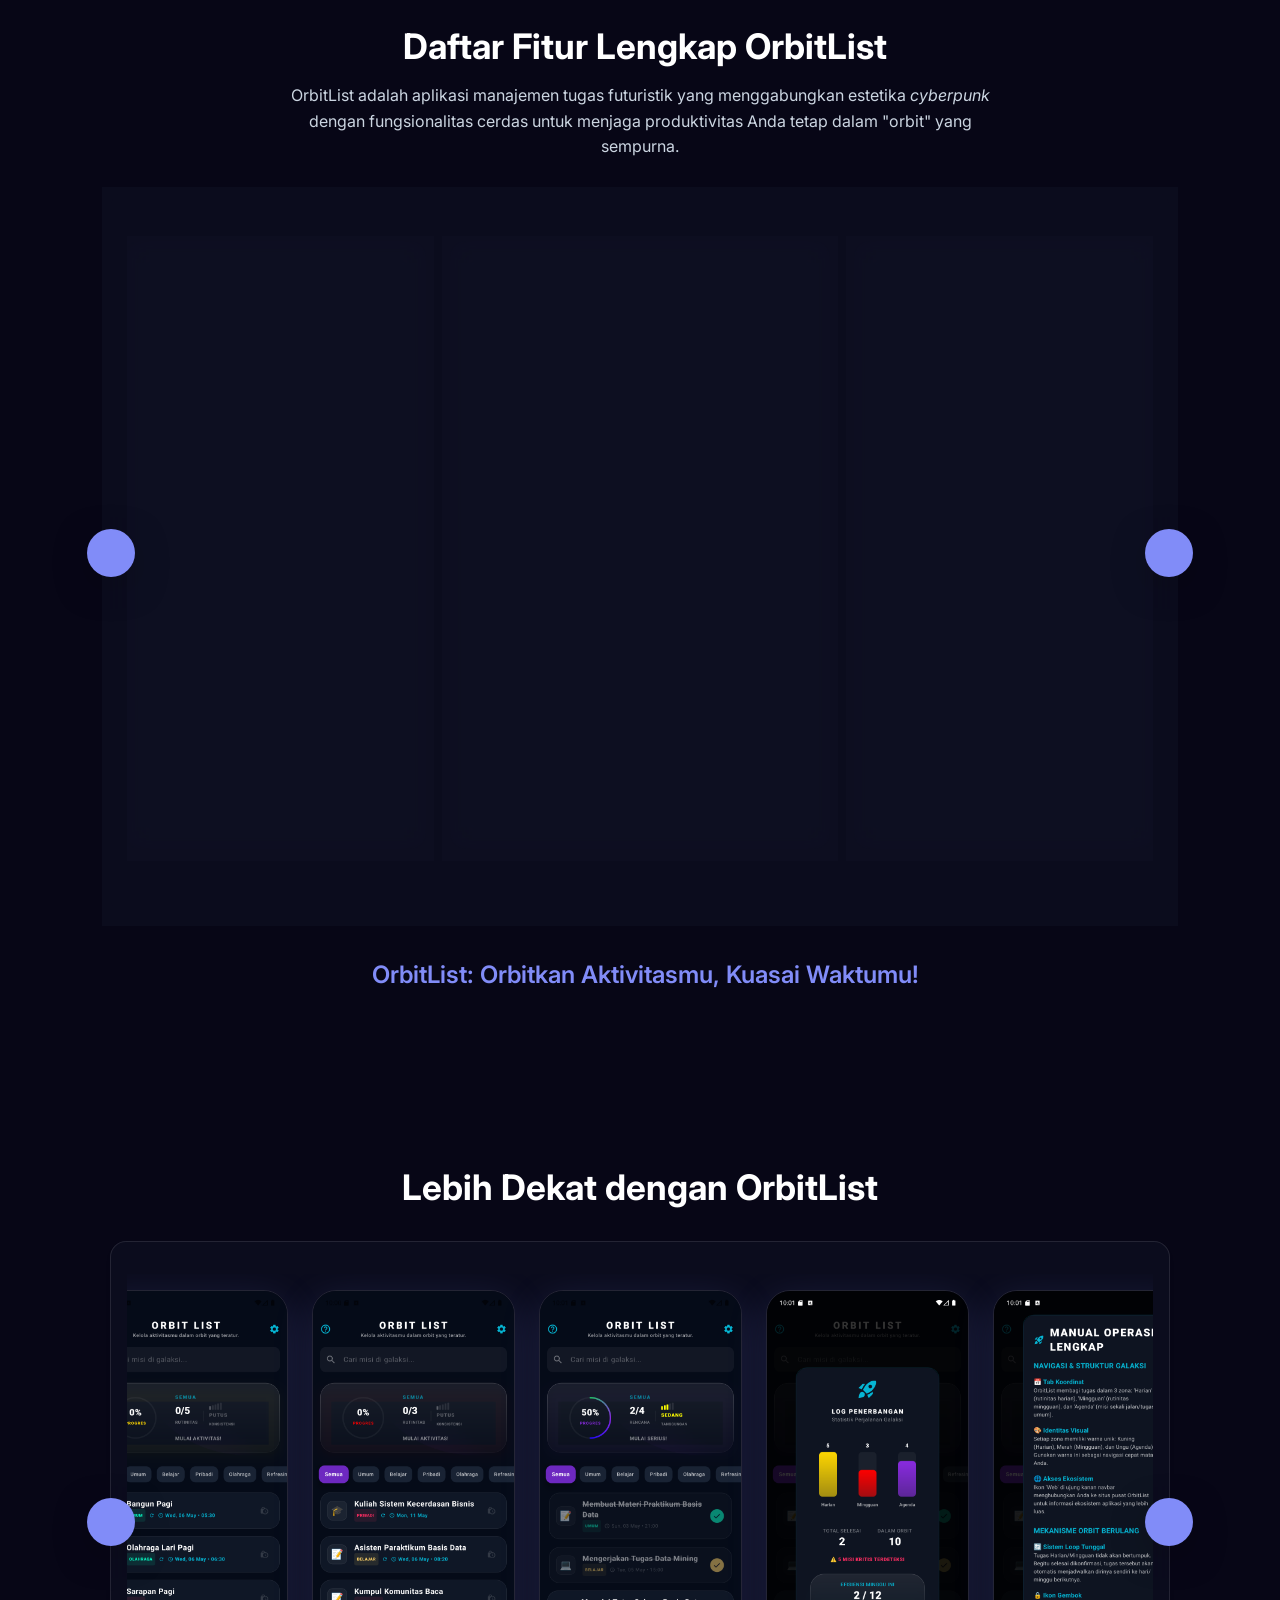
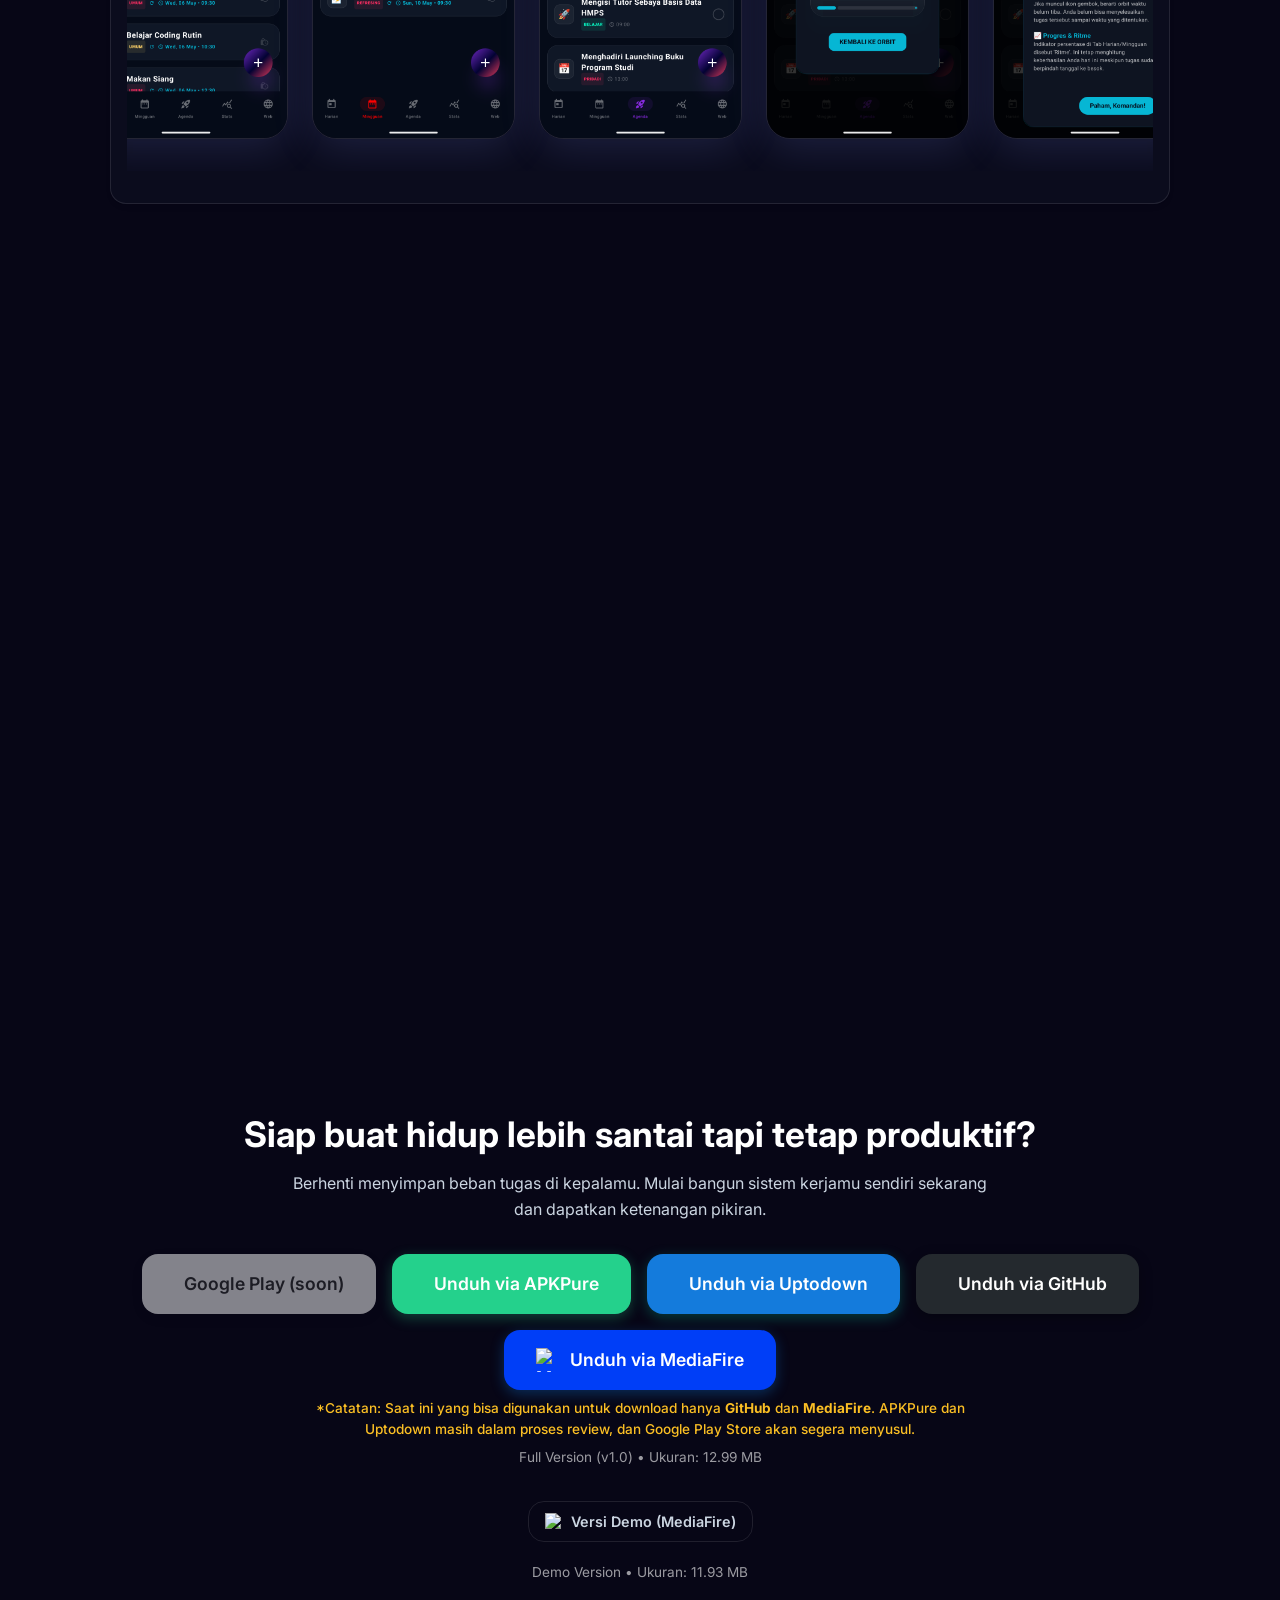
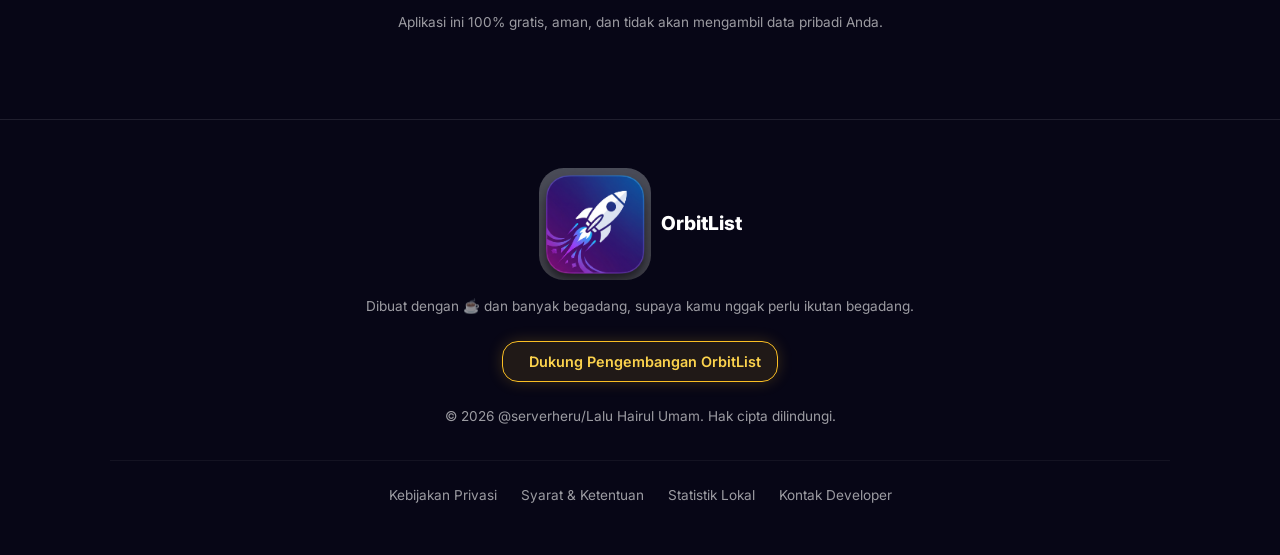
==== commit d776d7b8: "Keterangan" ====
--- a/index.html
+++ b/index.html
@@ -260,14 +260,16 @@
                 <a href="https://id.uptodown.com/" class="btn btn-large btn-uptodown" target="_blank" rel="noopener" data-platform="uptodown">
                     <i class="ph ph-storefront" style="font-size: 1.5rem;"></i> Unduh via Uptodown
                 </a>
-                                <a href="https://github.com/serverheru/asset/releases/download/v1.0/OrbitList.1.0.apk" class="btn btn-large btn-github"
-                                    target="_blank" rel="noopener" data-platform="github">
-                                    <i class="ph ph-github-logo" style="font-size: 1.5rem;"></i> Unduh via GitHub
-                                </a>
+                <a href="https://github.com/serverheru/asset/releases/download/v1.0/OrbitList.1.0.apk" class="btn btn-large btn-github" target="_blank" rel="noopener" data-platform="github">
+                    <i class="ph ph-github-logo" style="font-size: 1.5rem;"></i> Unduh via GitHub
+                </a>
                 <a href="https://www.mediafire.com/file/7xiz2irxqw647hz/OrbitList_1.0.apk/file" class="btn btn-large btn-mediafire" target="_blank" rel="noopener" data-platform="mediafire">
                     <img src="https://cdn.simpleicons.org/mediafire/white" alt="MediaFire Logo" style="width: 24px; height: 24px;"> Unduh via MediaFire
                 </a>
             </div>
+            <p class="microcopy mx-auto" style="color: #fbbf24; margin-bottom: 0.5rem; font-weight: 500; max-width: 650px; line-height: 1.5;">
+                <i class="ph ph-info"></i> *Catatan: Saat ini yang bisa digunakan untuk download hanya <strong>GitHub</strong> dan <strong>MediaFire</strong>. APKPure dan Uptodown masih dalam proses review, dan Google Play Store akan segera menyusul.
+            </p>
             <p class="microcopy mb-loose">Full Version (v1.0) • Ukuran: 12.99 MB</p>
 
             <!-- Tombol Versi Demo -->
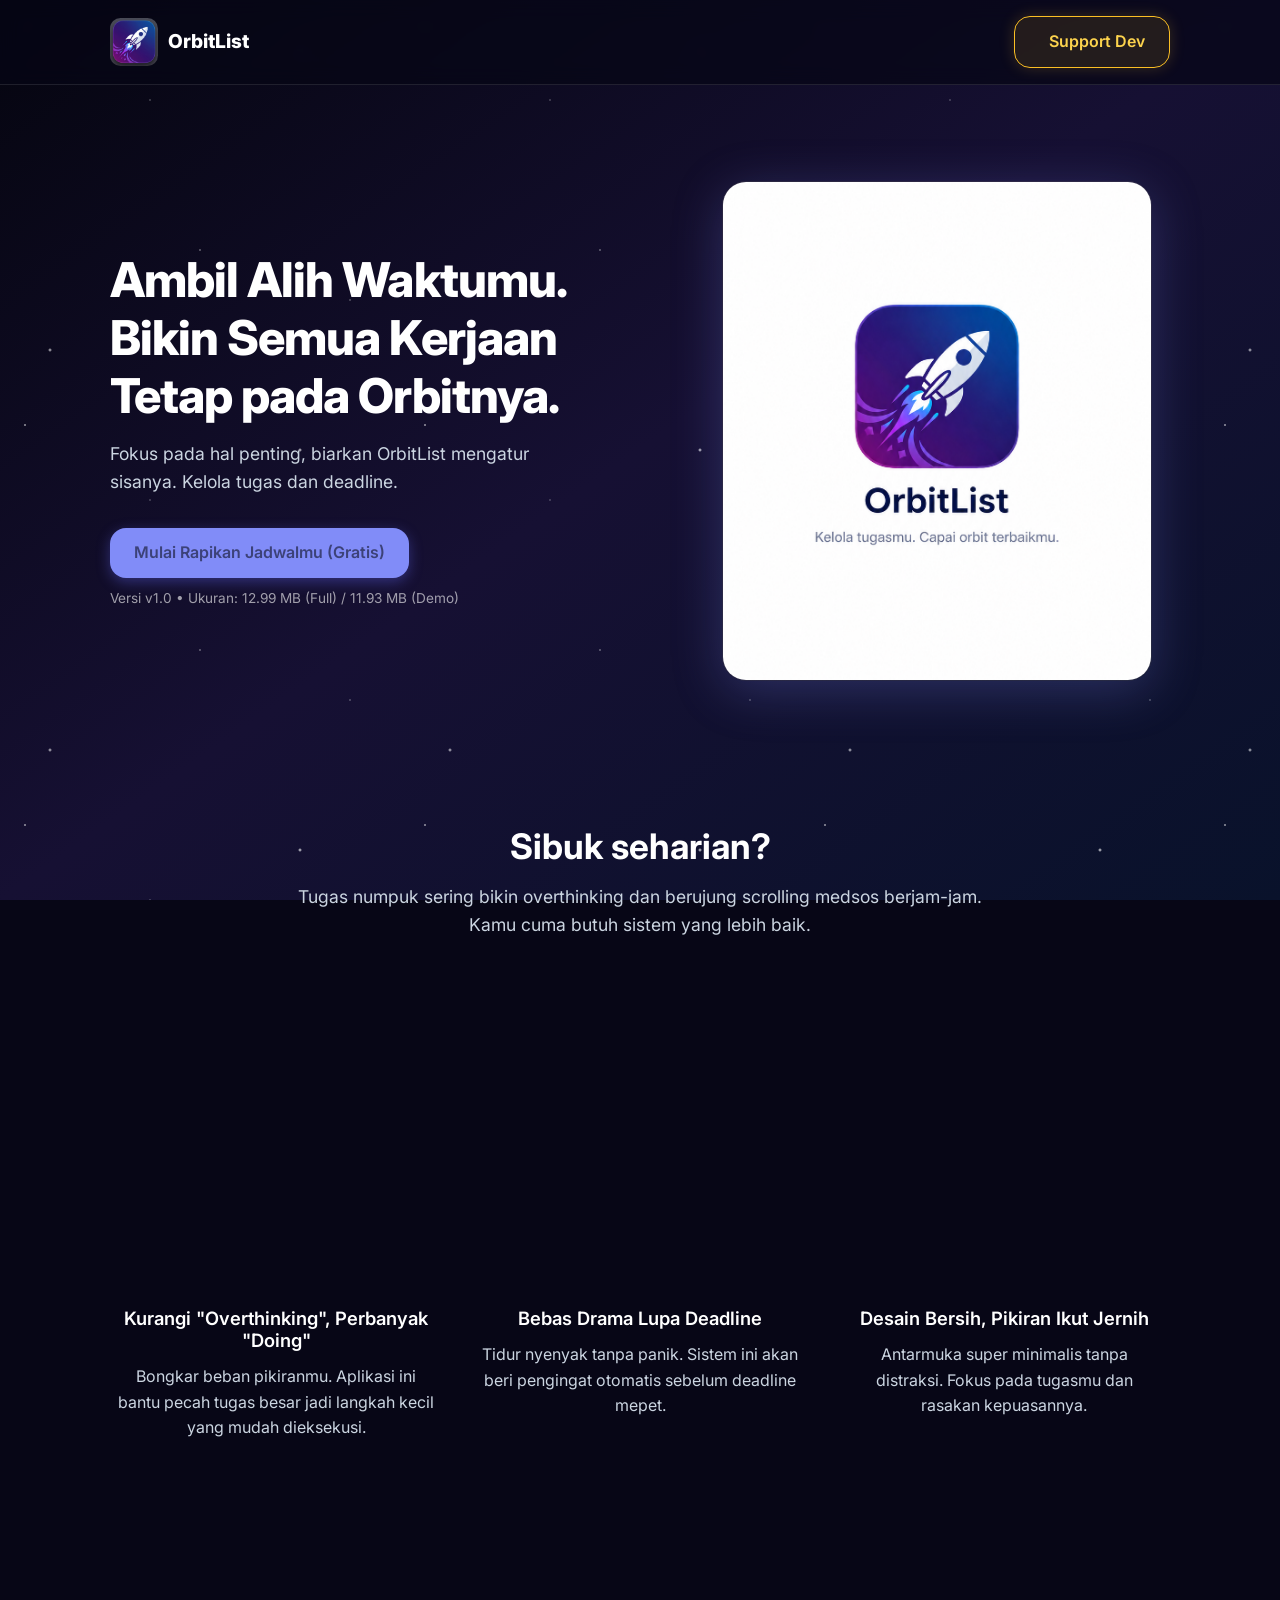
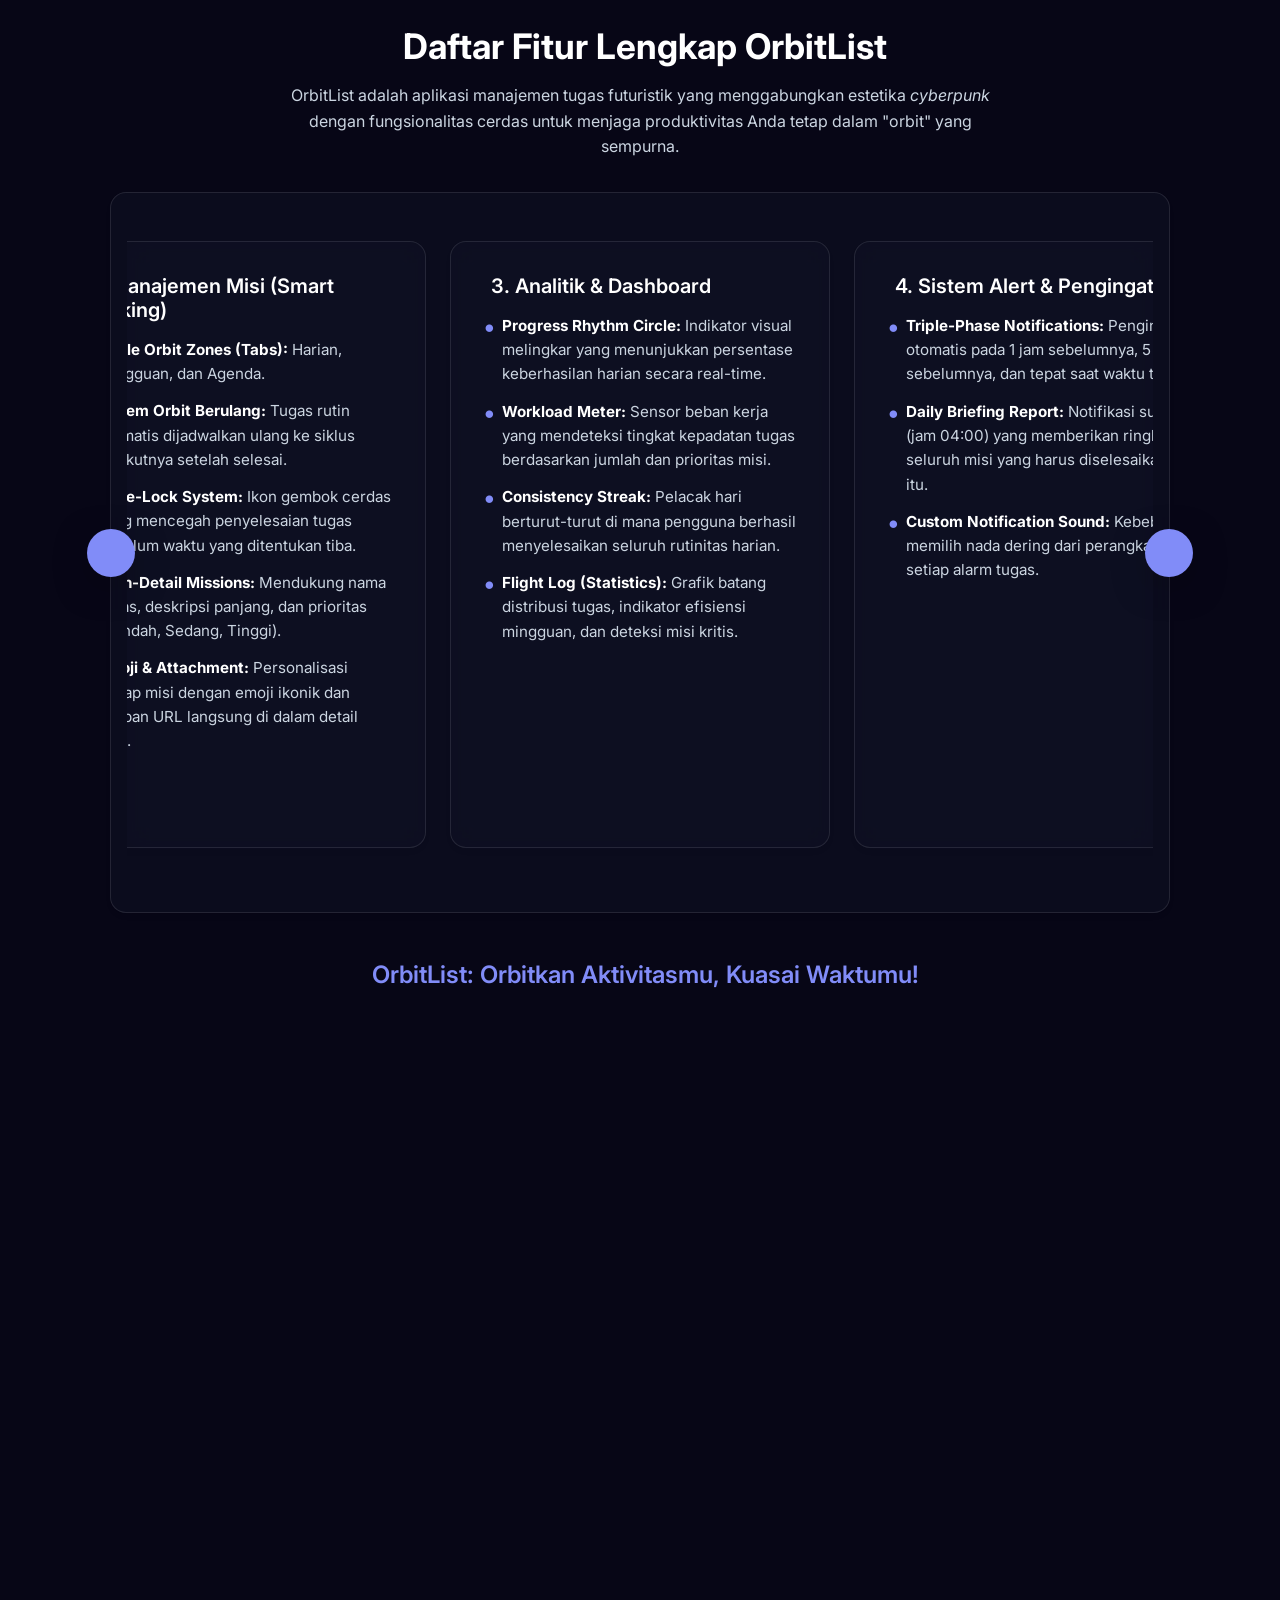
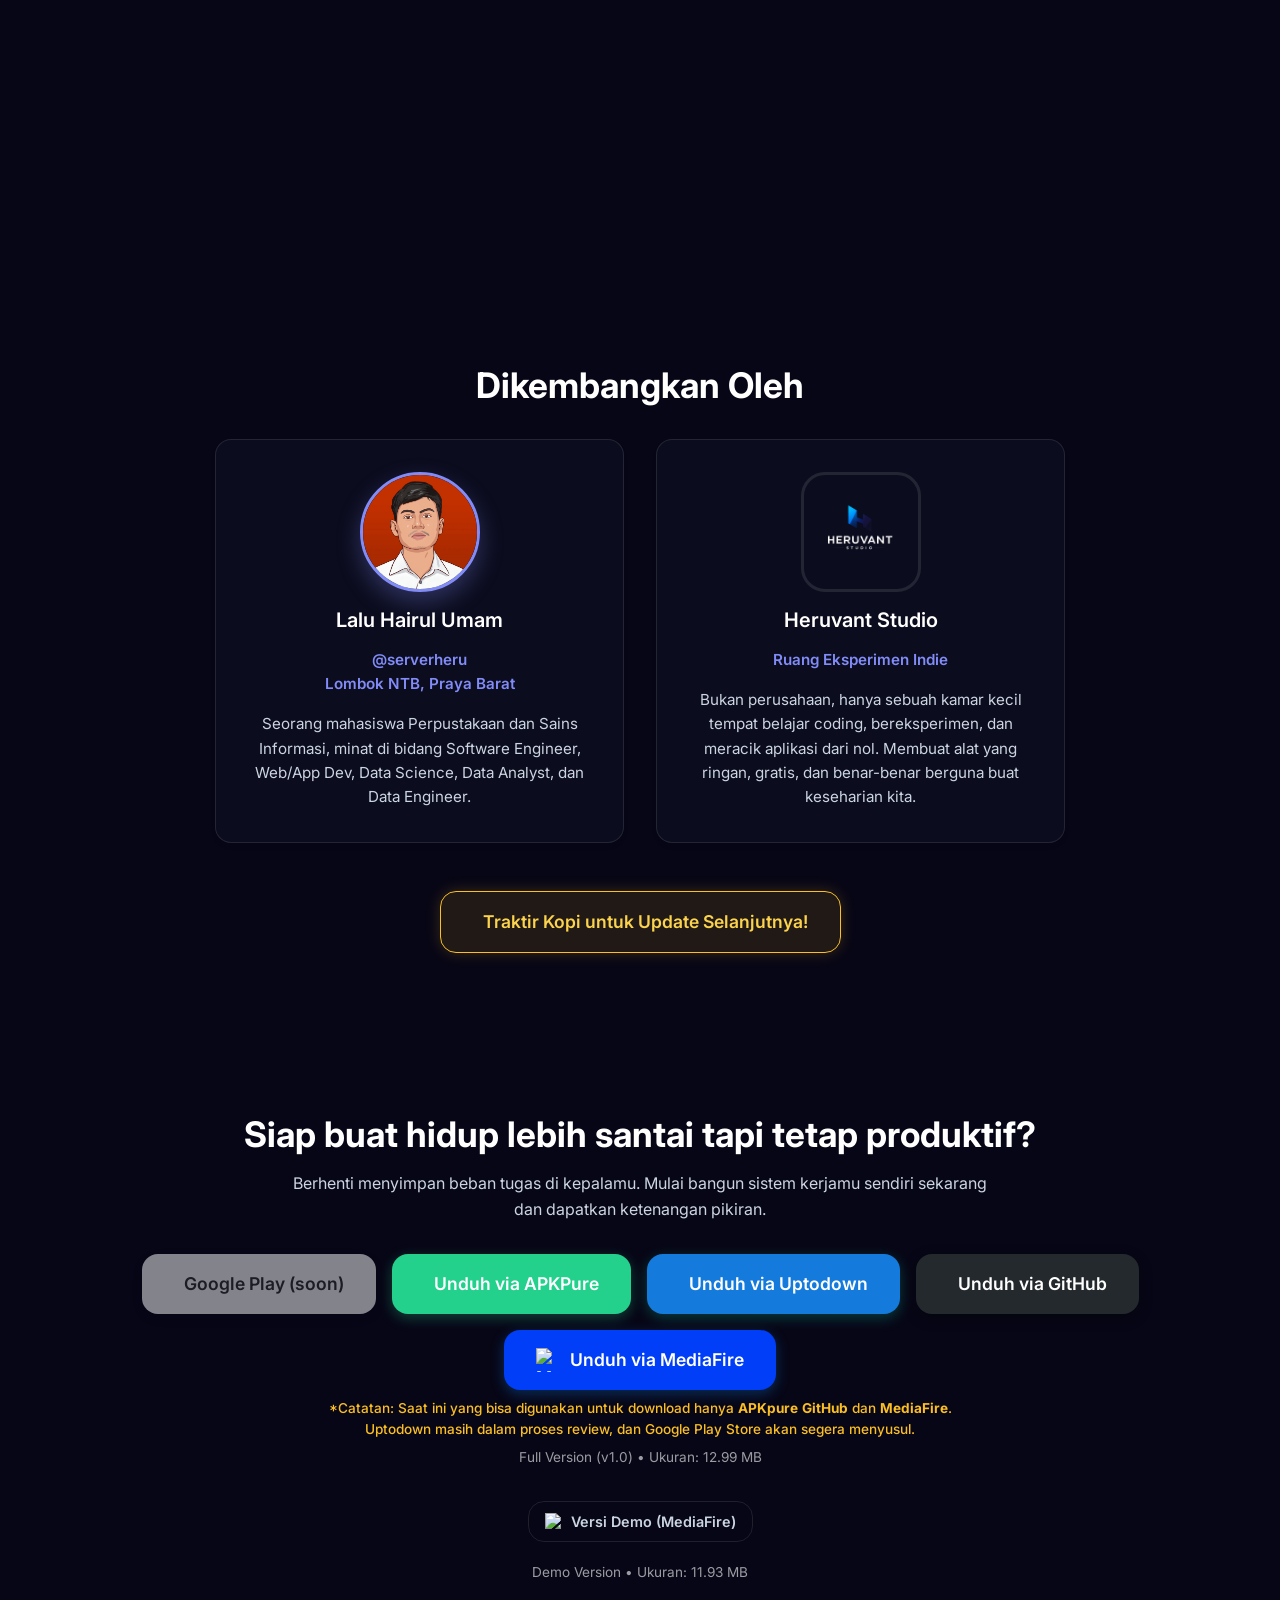
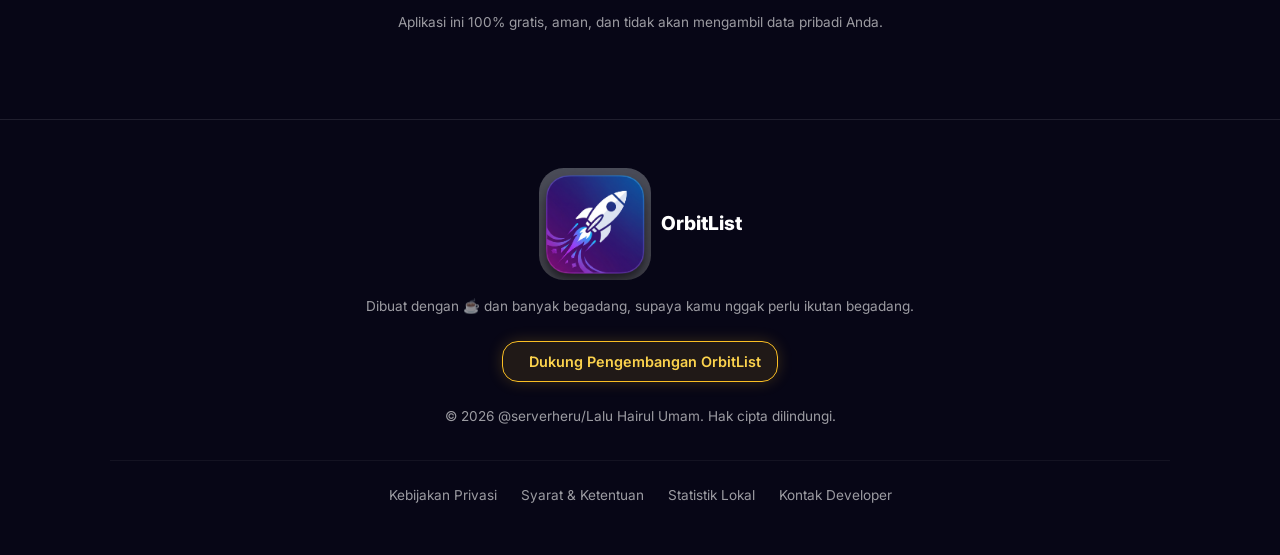
==== commit 37bd1dbc: "Update APKpure" ====
--- a/index.html
+++ b/index.html
@@ -254,7 +254,7 @@
                 <a href="#" class="btn btn-large btn-googleplay btn-soon" data-platform="googleplay">
                     <i class="ph ph-google-play-logo" style="font-size: 1.5rem;"></i> Google Play (soon)
                 </a>
-                <a href="https://apkpure.com/id/" class="btn btn-large btn-apkpure" target="_blank" rel="noopener" data-platform="apkpure">
+                <a href="https://apkpure.com/id/orbitlist/com.heruvant.orbitlist/download" class="btn btn-large btn-apkpure" target="_blank" rel="noopener" data-platform="apkpure">
                     <i class="ph ph-android-logo" style="font-size: 1.5rem;"></i> Unduh via APKPure
                 </a>
                 <a href="https://id.uptodown.com/" class="btn btn-large btn-uptodown" target="_blank" rel="noopener" data-platform="uptodown">
@@ -268,7 +268,7 @@
                 </a>
             </div>
             <p class="microcopy mx-auto" style="color: #fbbf24; margin-bottom: 0.5rem; font-weight: 500; max-width: 650px; line-height: 1.5;">
-                <i class="ph ph-info"></i> *Catatan: Saat ini yang bisa digunakan untuk download hanya <strong>GitHub</strong> dan <strong>MediaFire</strong>. APKPure dan Uptodown masih dalam proses review, dan Google Play Store akan segera menyusul.
+                <i class="ph ph-info"></i> *Catatan: Saat ini yang bisa digunakan untuk download hanya <strong>APKpure</strong> <strong>GitHub</strong> dan <strong>MediaFire</strong>. Uptodown masih dalam proses review, dan Google Play Store akan segera menyusul.
             </p>
             <p class="microcopy mb-loose">Full Version (v1.0) • Ukuran: 12.99 MB</p>
 
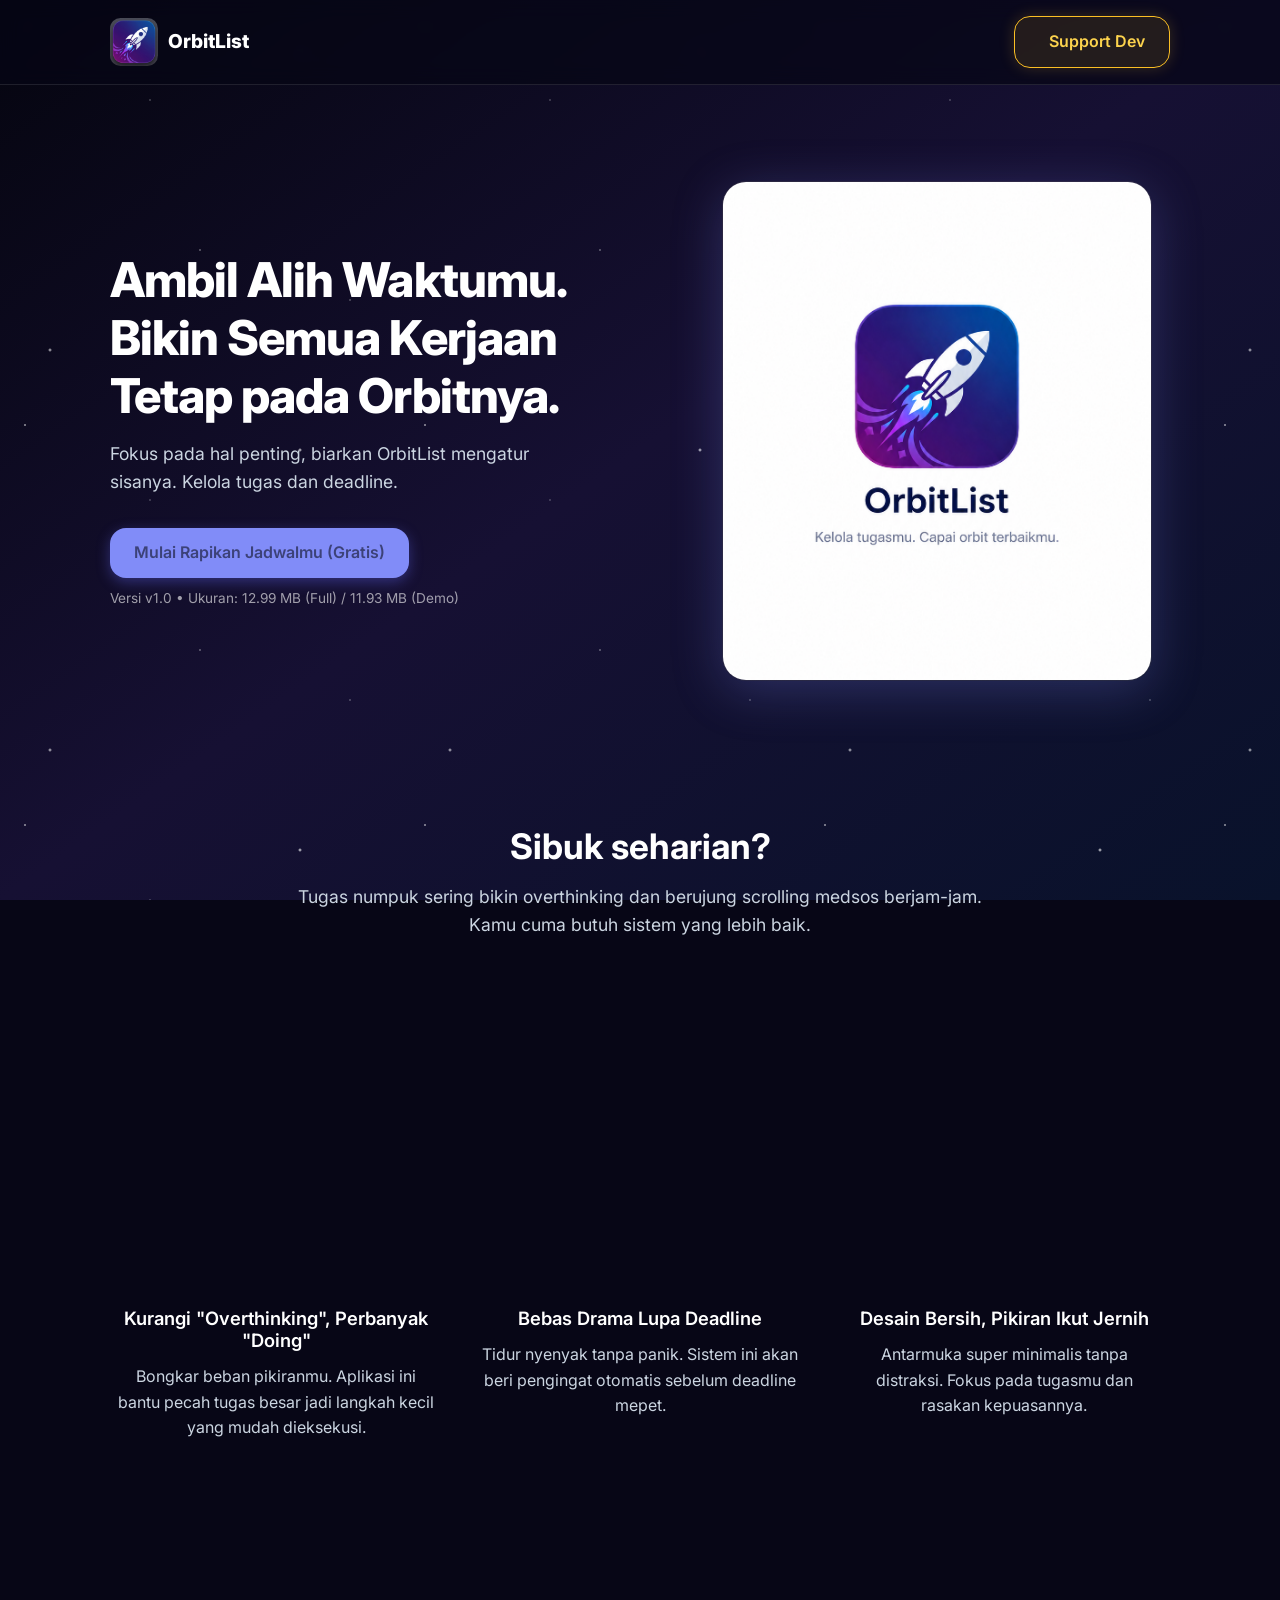
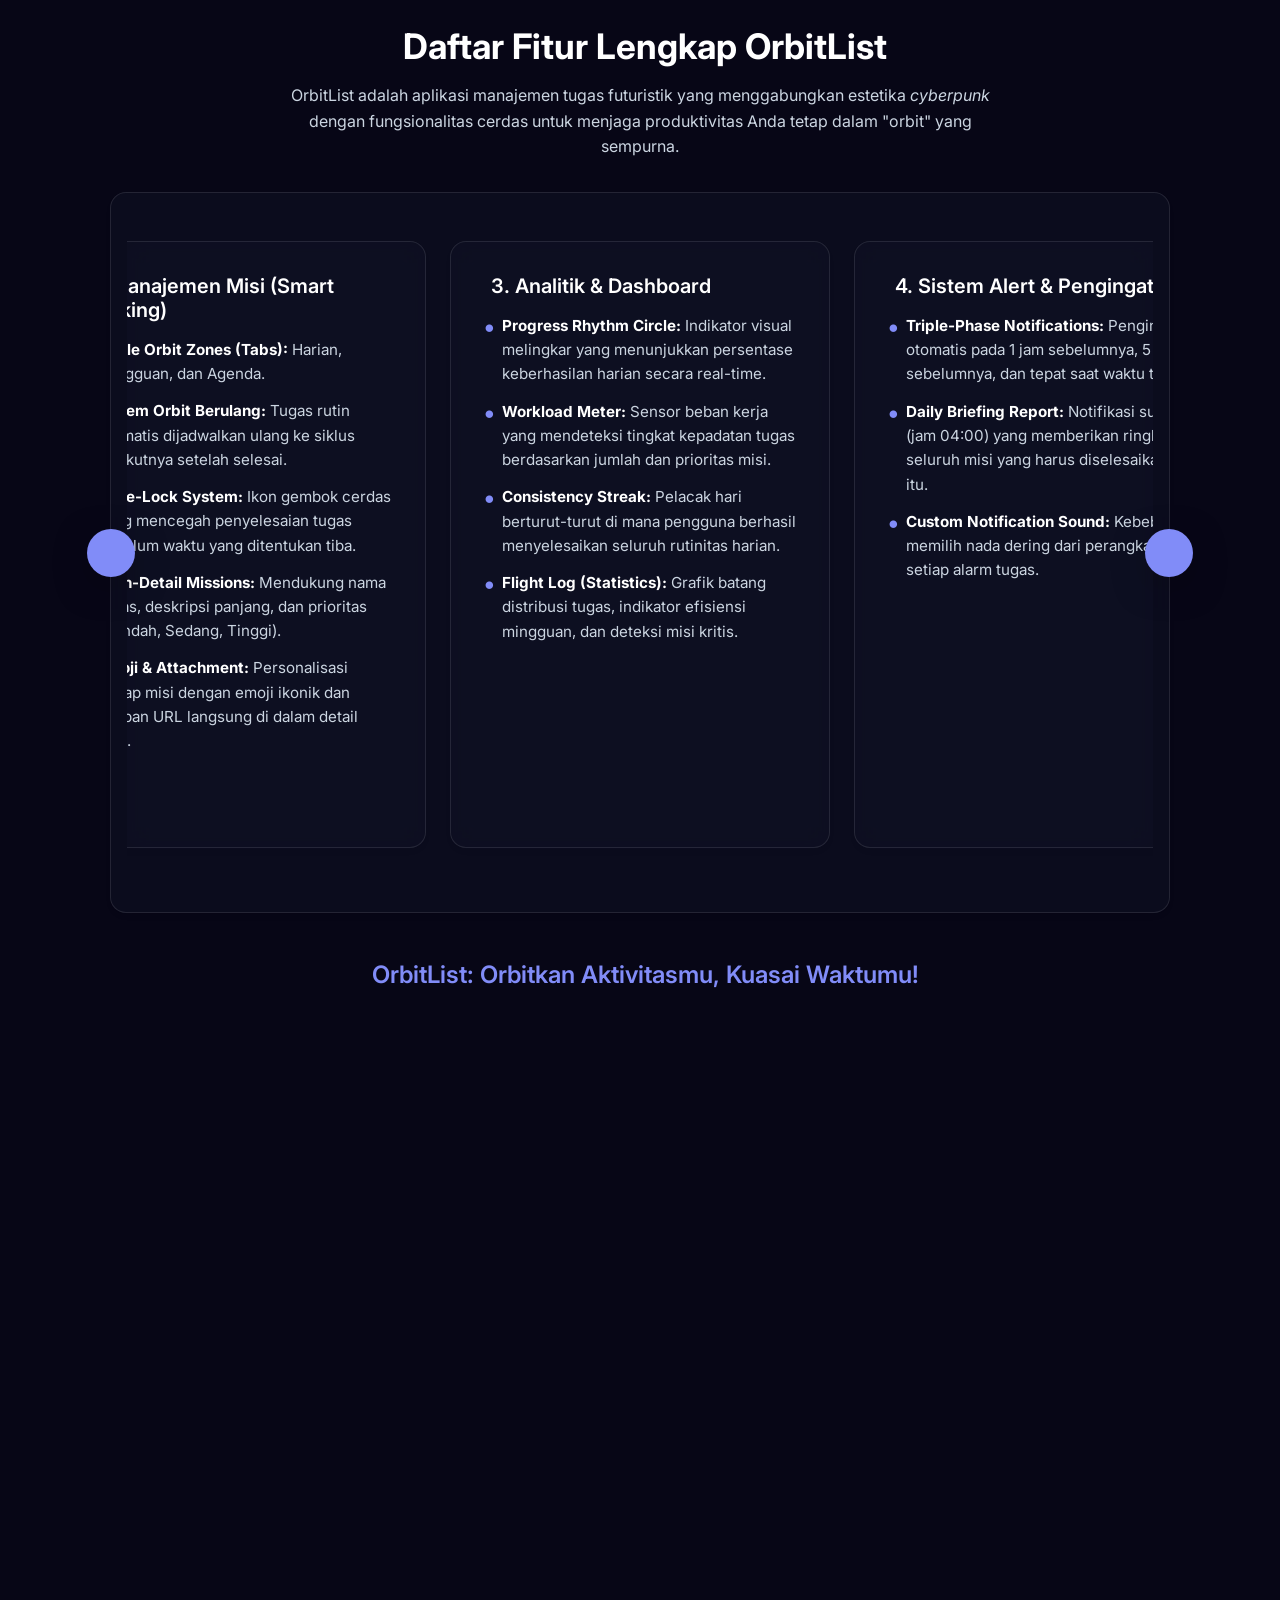
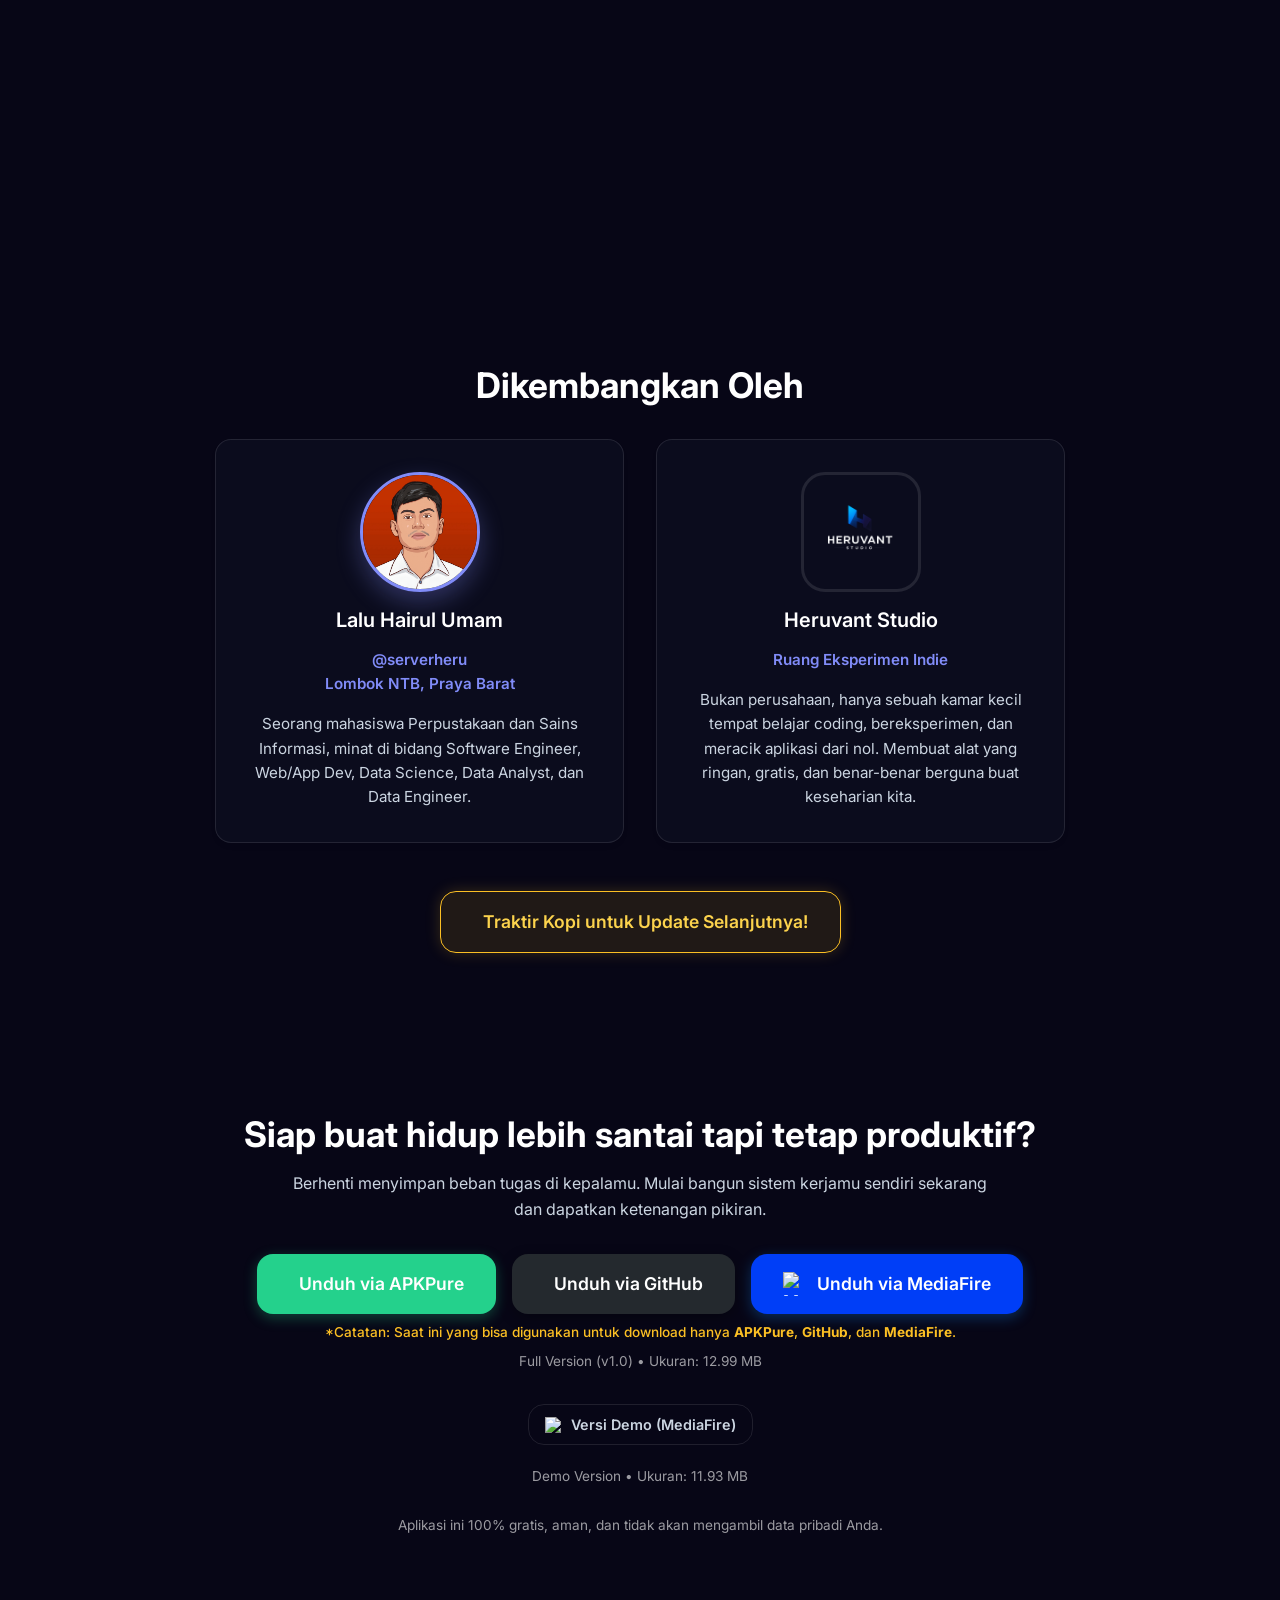
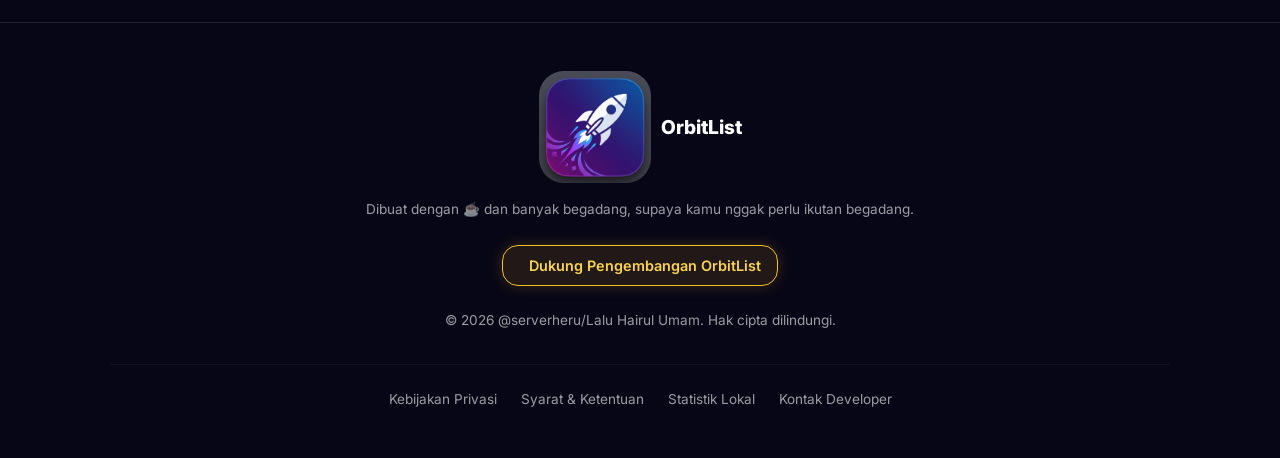
==== commit 696cab8a: "Update Ringan" ====
--- a/index.html
+++ b/index.html
@@ -251,15 +251,9 @@
             
             <!-- Tombol Full Release -->
             <div class="download-group" style="display: flex; gap: 1rem; justify-content: center; flex-wrap: wrap; margin-bottom: 0.5rem;">
-                <a href="#" class="btn btn-large btn-googleplay btn-soon" data-platform="googleplay">
-                    <i class="ph ph-google-play-logo" style="font-size: 1.5rem;"></i> Google Play (soon)
-                </a>
                 <a href="https://apkpure.com/id/orbitlist/com.heruvant.orbitlist/download" class="btn btn-large btn-apkpure" target="_blank" rel="noopener" data-platform="apkpure">
                     <i class="ph ph-android-logo" style="font-size: 1.5rem;"></i> Unduh via APKPure
                 </a>
-                <a href="https://id.uptodown.com/" class="btn btn-large btn-uptodown" target="_blank" rel="noopener" data-platform="uptodown">
-                    <i class="ph ph-storefront" style="font-size: 1.5rem;"></i> Unduh via Uptodown
-                </a>
                 <a href="https://github.com/serverheru/asset/releases/download/v1.0/OrbitList.1.0.apk" class="btn btn-large btn-github" target="_blank" rel="noopener" data-platform="github">
                     <i class="ph ph-github-logo" style="font-size: 1.5rem;"></i> Unduh via GitHub
                 </a>
@@ -268,7 +262,7 @@
                 </a>
             </div>
             <p class="microcopy mx-auto" style="color: #fbbf24; margin-bottom: 0.5rem; font-weight: 500; max-width: 650px; line-height: 1.5;">
-                <i class="ph ph-info"></i> *Catatan: Saat ini yang bisa digunakan untuk download hanya <strong>APKpure</strong> <strong>GitHub</strong> dan <strong>MediaFire</strong>. Uptodown masih dalam proses review, dan Google Play Store akan segera menyusul.
+                <i class="ph ph-info"></i> *Catatan: Saat ini yang bisa digunakan untuk download hanya <strong>APKPure</strong>, <strong>GitHub</strong>, dan <strong>MediaFire</strong>.
             </p>
             <p class="microcopy mb-loose">Full Version (v1.0) • Ukuran: 12.99 MB</p>
 
--- a/styles.css
+++ b/styles.css
@@ -132,21 +132,8 @@
 .btn-apkpure { background-color: #24d18c; color: #fff; box-shadow: 0 4px 14px 0 rgba(36, 209, 140, 0.3); }
 .btn-apkpure:hover { background-color: #1eb87b; transform: translateY(-2px); color: #fff; }
 
-.btn-uptodown { background-color: #147bdc; color: #fff; box-shadow: 0 4px 14px 0 rgba(0, 184, 153, 0.3); }
-.btn-uptodown:hover { background-color: #1873cd; transform: translateY(-2px); color: #fff; }
-
 .btn-mediafire { background-color: #003ef7; color: #fff; box-shadow: 0 4px 14px 0 rgba(18, 137, 248, 0.3); }
 .btn-mediafire:hover { background-color: #0e41cf; transform: translateY(-2px); color: #fff; }
-
-/* Tombol "Coming Soon" */
-.btn-googleplay { background-color: #fff; color: #333; box-shadow: 0 4px 14px 0 rgba(0,0,0, 0.1); }
-.btn-googleplay:hover { background-color: #f5f5f5; color: #333; }
-
-.btn-soon {
-    opacity: 0.5;
-    cursor: not-allowed;
-    pointer-events: none; /* Mencegah tombol bisa diklik atau di-hover */
-}
 
 /* Donation Button (Gold Glow) */
 .btn-donate {
